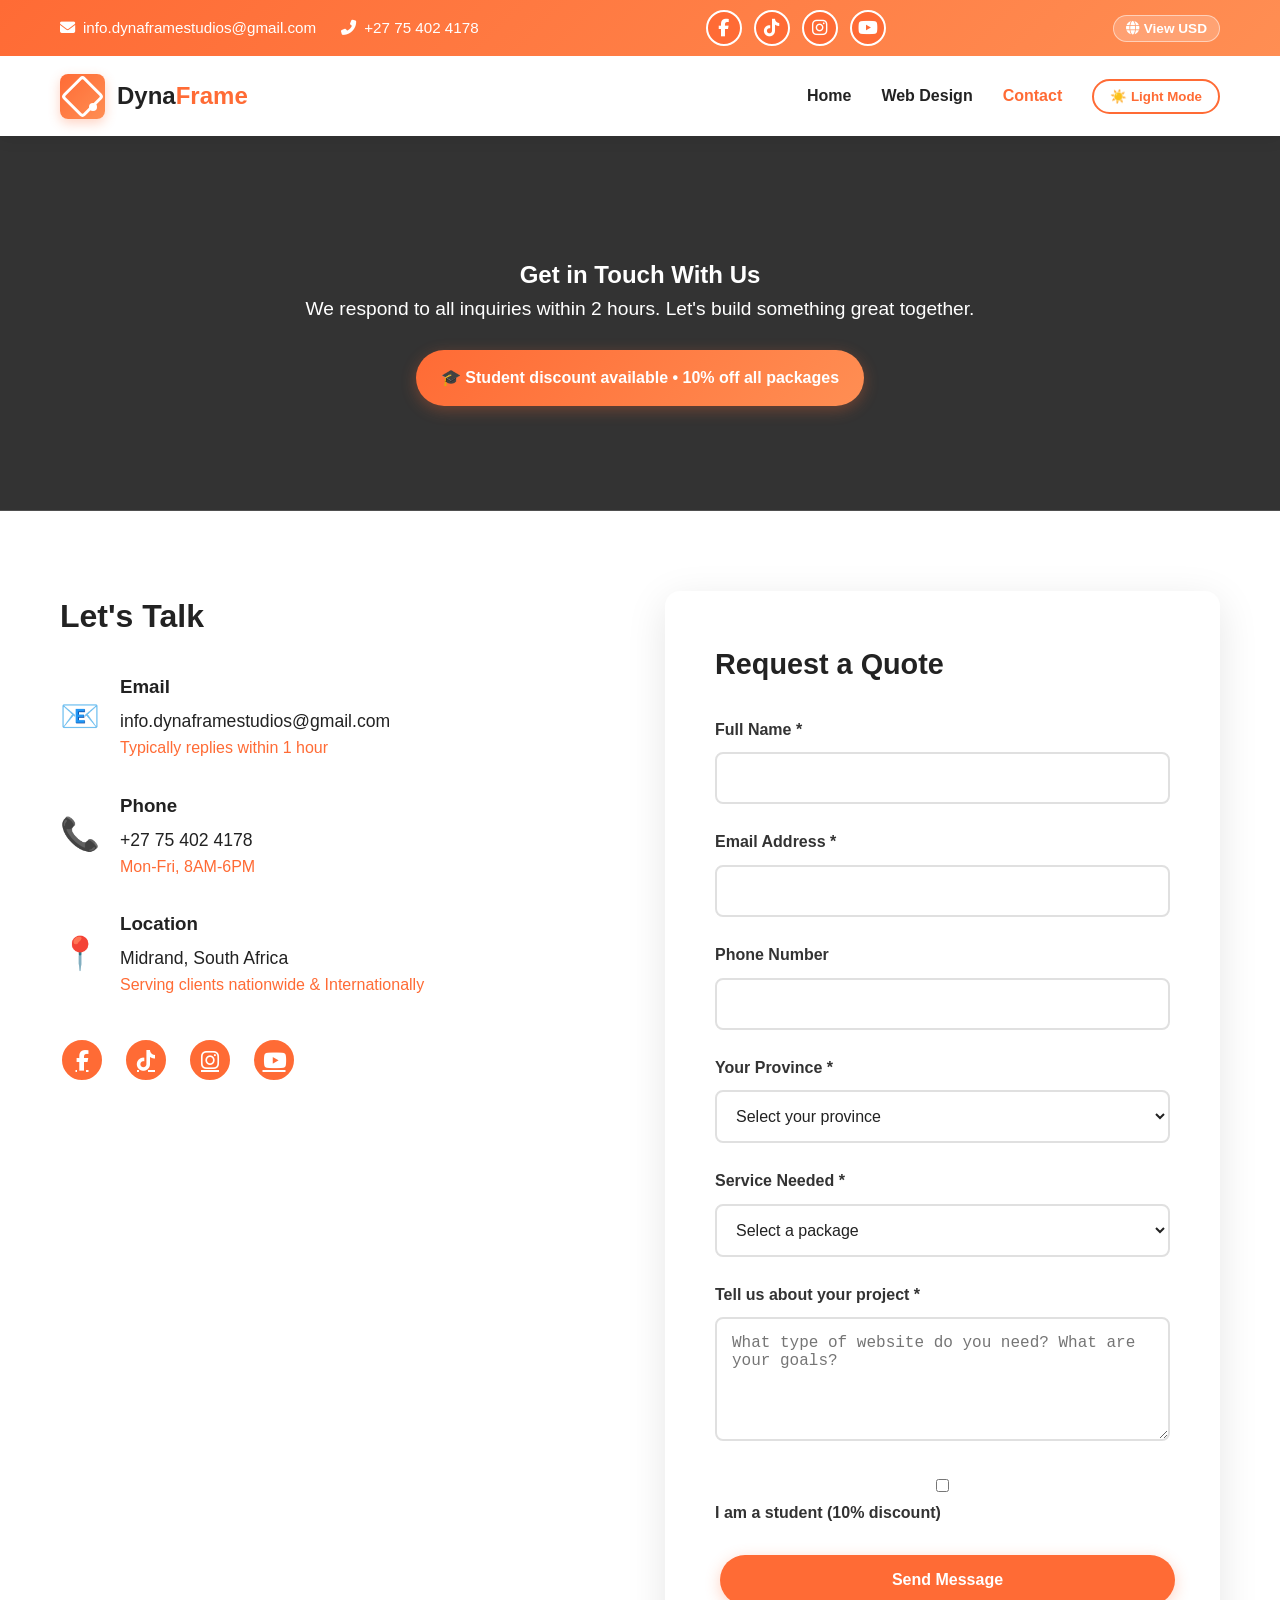
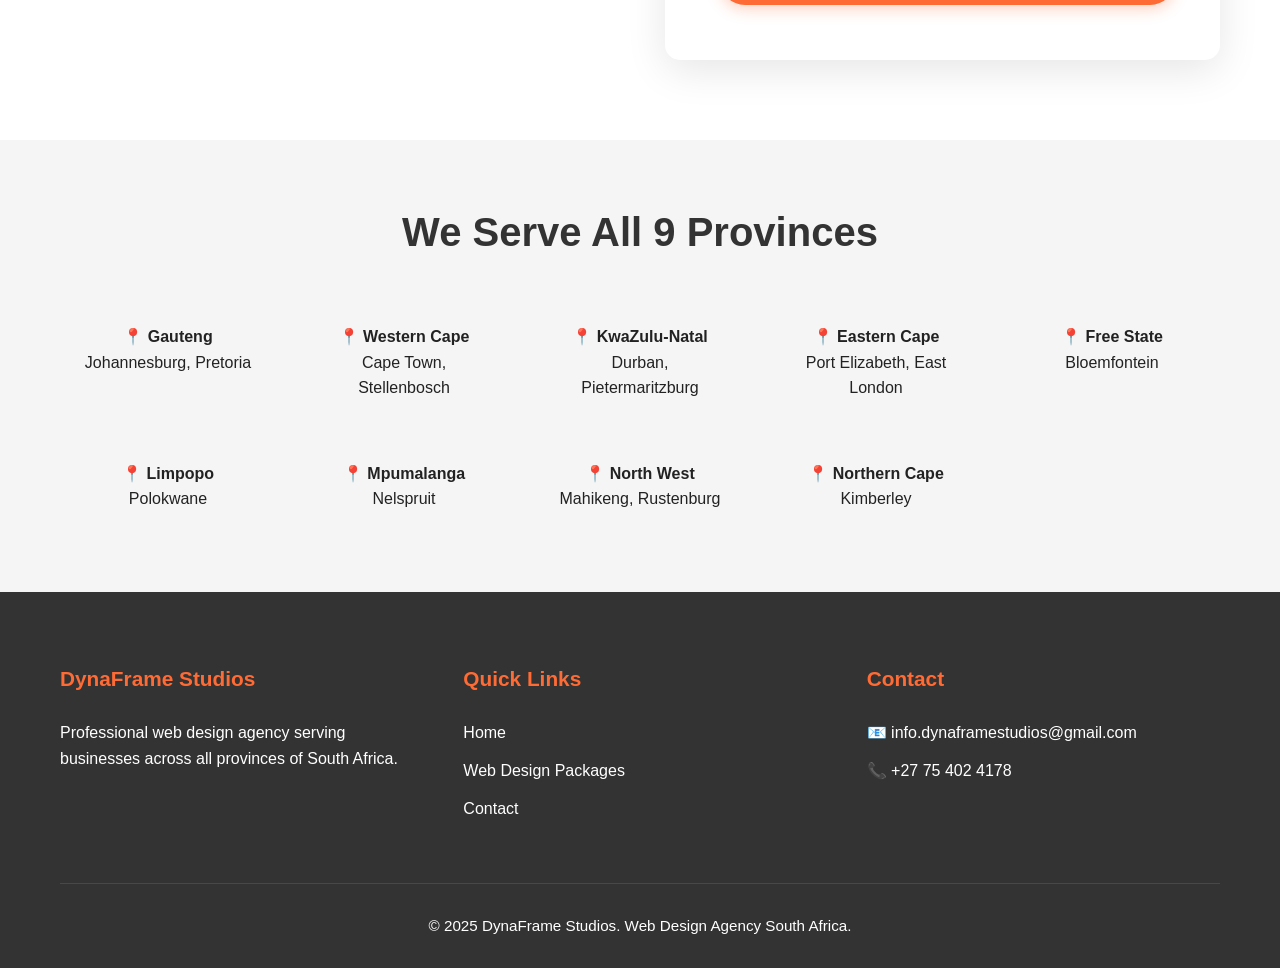
==== contact.html @ c10fc312 "email edits" ====
<!DOCTYPE html>
<html lang="en">
<head>
    <meta charset="UTF-8">
    <meta name="viewport" content="width=device-width, initial-scale=1.0">
    <title>Contact Us | DynaFrame Studios - Web Design South Africa</title>
    <link rel="stylesheet" href="styles.css">
    <link rel="icon" href="data:image/svg+xml,<svg xmlns=%22http://www.w3.org/2000/svg%22 viewBox=%220 0 100 100%22><text y=%22.9em%22 font-size=%2290%22>💻</text></svg>" type="image/svg+xml">
    
    <meta name="description" content="Contact DynaFrame Studios for professional web design services in South Africa. Get a free quote for your website project. We respond within 2 hours.">
	<!-- Font Awesome 6 (Official Icons) -->
<link rel="stylesheet" href="https://cdnjs.cloudflare.com/ajax/libs/font-awesome/6.5.2/css/all.min.css">
</head>
<body>
   <!-- TOP BAR with REAL Social Media Icons -->
<div class="top-bar">
    <div class="container top-bar-content">
        <div class="contact-info-top">
            <a href="mailto:info@dynaframestudios.co.za">
                <i class="fas fa-envelope"></i> info.dynaframestudios@gmail.com
            </a>
            <a href="tel:+27754024178">
                <i class="fas fa-phone-alt"></i> +27 75 402 4178
            </a>
        </div>
        
        <!-- PROFESSIONAL SOCIAL ICONS - Font Awesome -->
        <div class="social-icons-top">
            <!-- Facebook -->
            <a href="https://facebook.com/dynaframestudios" target="_blank" class="social-icon" aria-label="Facebook">
                <i class="fab fa-facebook-f"></i>
            </a>
            <!-- TikTok -->
            <a href="https://tiktok.com/@dynaframestudios" target="_blank" class="social-icon" aria-label="TikTok">
                <i class="fab fa-tiktok"></i>
            </a>
            <!-- Instagram -->
            <a href="https://instagram.com/dynaframe.studios" target="_blank" class="social-icon" aria-label="Instagram">
                <i class="fab fa-instagram"></i>
            </a>
            <!-- YouTube -->
            <a href="https://youtube.com/@dynaframestudios" target="_blank" class="social-icon" aria-label="YouTube">
                <i class="fab fa-youtube"></i>
            </a>
        </div>
        
        <button class="currency-toggle" onclick="showCurrencyModal()">
            <i class="fas fa-globe"></i> View USD
        </button>
    </div>
</div>
    <!-- NAVIGATION -->
    <nav class="navbar">
        <div class="nav-container">
            <a href="index.html" class="logo">
                <div class="logo-graphic"></div>
                <div class="logo-text">Dyna<span>Frame</span></div>
            </a>
            <ul class="nav-menu">
                <li><a href="index.html" class="nav-link">Home</a></li>
                <li><a href="web-design.html" class="nav-link">Web Design</a></li>
                <li><a href="contact.html" class="nav-link active">Contact</a></li>
                <li><button class="theme-toggle">☀️ Light Mode</button></li>
            </ul>
        </div>
    </nav>

    <!-- CURRENCY MODAL -->
    <div id="currencyModal" class="price-modal">
        <div class="modal-content">
            <button class="close-modal" onclick="closeCurrencyModal()">×</button>
            <h2>Choose Currency</h2>
            <p>Select your preferred currency for web design pricing:</p>
            <div class="currency-options">
                <button class="currency-btn" onclick="selectCurrency('ZAR')">🇿🇦 ZAR</button>
                <button class="currency-btn" onclick="selectCurrency('USD')">🇺🇸 USD</button>
            </div>
        </div>
    </div>

    <!-- HERO -->
    <section class="hero" style="padding: 120px 0 80px;">
        <div class="container">
            <h1>Get in Touch With Us</h1>
            <p style="font-size: 1.2rem;">We respond to all inquiries within 2 hours. Let's build something great together.</p>
            <div class="student-banner">🎓 Student discount available • 10% off all packages</div>
        </div>
    </section>

    <!-- CONTACT CONTENT -->
    <section style="padding: 80px 0;">
        <div class="container">
            <div style="display: grid; grid-template-columns: 1fr 1fr; gap: 50px; align-items: start;">
                
                <!-- CONTACT INFO -->
                <div>
                    <h2 style="font-size: 2rem; margin-bottom: 30px;">Let's Talk</h2>
                    
                    <div style="margin-bottom: 40px;">
                        <div style="display: flex; align-items: center; gap: 20px; margin-bottom: 30px;">
                            <div style="font-size: 2rem;">📧</div>
                            <div>
                                <h3 style="margin-bottom: 5px;">Email</h3>
                                <p style="font-size: 1.1rem;">info.dynaframestudios@gmail.com</p>
                                <p style="color: var(--primary-orange);">Typically replies within 1 hour</p>
                            </div>
                        </div>
                        
                        <div style="display: flex; align-items: center; gap: 20px; margin-bottom: 30px;">
                            <div style="font-size: 2rem;">📞</div>
                            <div>
                                <h3 style="margin-bottom: 5px;">Phone</h3>
                                <p style="font-size: 1.1rem;">+27 75 402 4178</p>
                                <p style="color: var(--primary-orange);">Mon-Fri, 8AM-6PM</p>
                            </div>
                        </div>
                        
                        <div style="display: flex; align-items: center; gap: 20px; margin-bottom: 30px;">
                            <div style="font-size: 2rem;">📍</div>
                            <div>
                                <h3 style="margin-bottom: 5px;">Location</h3>
                                <p style="font-size: 1.1rem;">Midrand, South Africa</p>
                                <p style="color: var(--primary-orange);">Serving clients nationwide & Internationally</p>
                            </div>
                        </div>
                    </div>
                    
                    <div>
                        <div class="social-links">
    <a href="https://facebook.com/dynaframestudios" target="_blank" aria-label="Facebook">
        <i class="fab fa-facebook-f"></i>
    </a>
    <a href="https://tiktok.com/@dynaframestudios" target="_blank" aria-label="TikTok">
        <i class="fab fa-tiktok"></i>
    </a>
    <a href="https://instagram.com/dynaframe.studios" target="_blank" aria-label="Instagram">
        <i class="fab fa-instagram"></i>
    </a>
    <a href="https://youtube.com/@dynaframestudios" target="_blank" aria-label="YouTube">
        <i class="fab fa-youtube"></i>
    </a>
</div> 
                    </div>
                </div>
                
                <!-- CONTACT FORM -->
                <div class="form-container" style="margin: 0;">
                    <h3 style="font-size: 1.8rem; margin-bottom: 30px;">Request a Quote</h3>
                    
                    <form action="https://formsubmit.co/info.dynaframestudios@gmail.com" method="POST">
                        <input type="hidden" name="_subject" value="Contact Form - DynaFrame Studios">
                        <input type="hidden" name="_template" value="table">
                        <input type="hidden" name="_captcha" value="false">
                        <input type="hidden" name="_next" value="https://dynaframestudios.co.za/thank-you.html">
                        
                        <div class="form-group">
                            <label for="name">Full Name *</label>
                            <input type="text" id="name" name="name" required>
                        </div>
                        
                        <div class="form-group">
                            <label for="email">Email Address *</label>
                            <input type="email" id="email" name="email" required>
                        </div>
                        
                        <div class="form-group">
                            <label for="phone">Phone Number</label>
                            <input type="tel" id="phone" name="phone">
                        </div>
                        
                        <div class="form-group">
                            <label for="province">Your Province *</label>
                            <select id="province" name="province" required>
                                <option value="">Select your province</option>
                                <option value="gauteng">Gauteng</option>
                                <option value="western-cape">Western Cape</option>
                                <option value="kzn">KwaZulu-Natal</option>
                                <option value="eastern-cape">Eastern Cape</option>
                                <option value="free-state">Free State</option>
                                <option value="limpopo">Limpopo</option>
                                <option value="mpumalanga">Mpumalanga</option>
                                <option value="north-west">North West</option>
                                <option value="northern-cape">Northern Cape</option>
                                <option value="international">International</option>
                            </select>
                        </div>
                        
                        <div class="form-group">
                            <label for="service">Service Needed *</label>
                            <select id="service" name="service" required>
                                <option value="">Select a package</option>
                                <option value="standard">Standard Website (R2,400)</option>
                                <option value="pro">Pro Website (R3,800)</option>
                                <option value="ecommerce">E-Commerce Website (R5,500)</option>
                                <option value="custom">Custom Project</option>
                            </select>
                        </div>
                        
                        <div class="form-group">
                            <label for="message">Tell us about your project *</label>
                            <textarea id="message" name="message" rows="5" required placeholder="What type of website do you need? What are your goals?"></textarea>
                        </div>
                        
                        <div class="form-group">
                            <label>
                                <input type="checkbox" name="student" value="yes"> I am a student (10% discount)
                            </label>
                        </div>
                        
                        <button type="submit" class="btn btn-primary" style="width: 100%; padding: 16px;">Send Message</button>
                    </form>
                </div>
            </div>
        </div>
    </section>

    <!-- SERVICE AREA MAP (Text-based) -->
    <section style="padding: 60px 0; background: var(--light-gray);">
        <div class="container">
            <h2 class="section-title">We Serve All 9 Provinces</h2>
            <div style="display: grid; grid-template-columns: repeat(auto-fit, minmax(200px, 1fr)); gap: 20px; margin-top: 40px; text-align: center;">
                <div style="padding: 20px;"><strong>📍 Gauteng</strong><br>Johannesburg, Pretoria</div>
                <div style="padding: 20px;"><strong>📍 Western Cape</strong><br>Cape Town, Stellenbosch</div>
                <div style="padding: 20px;"><strong>📍 KwaZulu-Natal</strong><br>Durban, Pietermaritzburg</div>
                <div style="padding: 20px;"><strong>📍 Eastern Cape</strong><br>Port Elizabeth, East London</div>
                <div style="padding: 20px;"><strong>📍 Free State</strong><br>Bloemfontein</div>
                <div style="padding: 20px;"><strong>📍 Limpopo</strong><br>Polokwane</div>
                <div style="padding: 20px;"><strong>📍 Mpumalanga</strong><br>Nelspruit</div>
                <div style="padding: 20px;"><strong>📍 North West</strong><br>Mahikeng, Rustenburg</div>
                <div style="padding: 20px;"><strong>📍 Northern Cape</strong><br>Kimberley</div>
            </div>
        </div>
    </section>

    <!-- FOOTER -->
    <footer class="footer">
        <div class="container">
            <div class="footer-content">
                <div class="footer-section">
                    <h3>DynaFrame Studios</h3>
                    <p>Professional web design agency serving businesses across all provinces of South Africa.</p>
                </div>
                <div class="footer-section">
                    <h3>Quick Links</h3>
                    <ul>
                        <li><a href="index.html">Home</a></li>
                        <li><a href="web-design.html">Web Design Packages</a></li>
                        <li><a href="contact.html">Contact</a></li>
                    </ul>
                </div>
                <div class="footer-section">
                    <h3>Contact</h3>
                    <ul>
                        <li>📧 info.dynaframestudios@gmail.com</li>
                        <li>📞 +27 75 402 4178</li>
                    </ul>
                </div>
            </div>
            <div class="footer-bottom">
                <p>&copy; 2025 DynaFrame Studios. Web Design Agency South Africa.</p>
            </div>
        </div>
    </footer>

    <script src="script.js"></script>
</body>
</html>
---- styles.css ----
:root {
    --primary-orange: #FF6B35;
    --secondary-orange: #FF8E53;
    --white: #FFFFFF;
    --black: #222222;
    --dark-gray: #333333;
    --light-gray: #F5F5F5;
    --bg-dark: #121212;
    --card-dark: #1E1E1E;
    --text-dark: #F0F0F0;
    --border-dark: #333333;
}

* {
    margin: 0;
    padding: 0;
    box-sizing: border-box;
    transition: background-color 0.3s ease, color 0.3s ease, border-color 0.3s ease, background 0.3s ease;
}

body {
    font-family: 'Arial', sans-serif;
    line-height: 1.6;
    color: var(--black);
    background-color: var(--white);
}

body.dark-mode {
    background-color: var(--bg-dark);
    color: var(--text-dark);
}

.container {
    max-width: 1200px;
    margin: 0 auto;
    padding: 0 20px;
}

/* ===== TOP BAR ===== */
.top-bar {
    background: linear-gradient(135deg, var(--primary-orange), var(--secondary-orange));
    color: white;
    padding: 10px 0;
    position: relative;
    z-index: 1001;
}

body.dark-mode .top-bar {
    background: linear-gradient(135deg, var(--dark-gray), var(--black));
}

.top-bar-content {
    display: flex;
    justify-content: space-between;
    align-items: center;
    flex-wrap: wrap;
}

.contact-info-top {
    display: flex;
    gap: 25px;
    flex-wrap: wrap;
}

.contact-info-top a {
    color: white;
    text-decoration: none;
    display: flex;
    align-items: center;
    gap: 8px;
    font-size: 0.95rem;
    transition: opacity 0.3s;
}

body.dark-mode .contact-info-top a {
    color: var(--white);
}

.contact-info-top a:hover {
    opacity: 0.9;
    text-decoration: underline;
}

/* ===== SOCIAL ICONS - UPDATED ===== */
.social-icons-top {
    display: flex;
    gap: 12px;
    align-items: center;
}

.social-icon {
    display: flex;
    align-items: center;
    justify-content: center;
    width: 36px;
    height: 36px;
    border-radius: 50%;
    text-decoration: none;
    font-size: 1.1rem;
    transition: all 0.3s ease;
    
    /* LIGHT MODE - Orange circle, white border, white icon */
    background: var(--primary-orange);
    border: 2px solid var(--white);
    color: var(--white);
}

.social-icon:hover {
    transform: translateY(-3px);
    box-shadow: 0 5px 15px rgba(255, 107, 53, 0.4);
}

/* DARK MODE - Black circle, orange border, orange icon */
body.dark-mode .social-icon {
    background: var(--black);
    border: 2px solid var(--primary-orange);
    color: var(--primary-orange);
}

body.dark-mode .social-icon:hover {
    box-shadow: 0 5px 15px rgba(255, 107, 53, 0.3);
}

.currency-toggle {
    background: rgba(255,255,255,0.2);
    border: 1px solid rgba(255,255,255,0.5);
    color: white;
    padding: 5px 12px;
    border-radius: 20px;
    cursor: pointer;
    font-size: 0.85rem;
    font-weight: 600;
    transition: all 0.3s;
}

.currency-toggle:hover {
    background: rgba(255,255,255,0.3);
}

/* ===== NAVIGATION ===== */
.navbar {
    background: var(--white);
    box-shadow: 0 2px 15px rgba(0,0,0,0.1);
    position: sticky;
    top: 0;
    width: 100%;
    z-index: 1000;
}

body.dark-mode .navbar {
    background: var(--card-dark);
    box-shadow: 0 2px 15px rgba(0,0,0,0.3);
}

.nav-container {
    max-width: 1200px;
    margin: 0 auto;
    padding: 0 20px;
    display: flex;
    justify-content: space-between;
    align-items: center;
    height: 80px;
}

.logo {
    display: flex;
    align-items: center;
    gap: 12px;
    text-decoration: none;
}

.logo-graphic {
    width: 45px;
    height: 45px;
    background: linear-gradient(135deg, var(--primary-orange) 0%, var(--secondary-orange) 100%);
    border-radius: 8px;
    position: relative;
    display: flex;
    align-items: center;
    justify-content: center;
    box-shadow: 0 4px 12px rgba(255, 107, 53, 0.3);
}

body.dark-mode .logo-graphic {
    background: linear-gradient(135deg, var(--white) 0%, var(--light-gray) 100%);
    box-shadow: 0 4px 12px rgba(255,255,255,0.1);
}

.logo-graphic::before {
    content: "";
    position: absolute;
    width: 25px;
    height: 25px;
    border: 3px solid var(--white);
    border-radius: 4px;
    transform: rotate(45deg);
}

body.dark-mode .logo-graphic::before {
    border-color: var(--primary-orange);
}

.logo-graphic::after {
    content: "";
    position: absolute;
    width: 8px;
    height: 8px;
    background: var(--white);
    border-radius: 50%;
    bottom: 8px;
    right: 8px;
}

body.dark-mode .logo-graphic::after {
    background: var(--primary-orange);
}

.logo-text {
    font-size: 1.5rem;
    font-weight: 700;
    color: var(--black);
}

body.dark-mode .logo-text {
    color: var(--text-dark);
}

.logo-text span {
    color: var(--primary-orange);
}

body.dark-mode .logo-text span {
    color: var(--white);
}

.nav-menu {
    display: flex;
    list-style: none;
    gap: 30px;
    align-items: center;
}

.nav-link {
    text-decoration: none;
    color: var(--black);
    font-weight: 600;
    transition: color 0.3s;
    font-size: 1rem;
}

body.dark-mode .nav-link {
    color: var(--text-dark);
}

.nav-link:hover,
.nav-link.active {
    color: var(--primary-orange);
}

body.dark-mode .nav-link:hover,
body.dark-mode .nav-link.active {
    color: var(--white);
}

.theme-toggle {
    background: none;
    border: 2px solid var(--primary-orange);
    color: var(--primary-orange);
    padding: 8px 16px;
    border-radius: 30px;
    cursor: pointer;
    font-weight: 600;
    display: flex;
    align-items: center;
    gap: 8px;
    transition: all 0.3s;
}

body.dark-mode .theme-toggle {
    border-color: var(--white);
    color: var(--white);
}

.theme-toggle:hover {
    background: var(--primary-orange);
    color: white;
}

body.dark-mode .theme-toggle:hover {
    background: var(--white);
    color: var(--black);
    border-color: var(--white);
}

/* ===== MOBILE MENU ===== */
.mobile-menu-toggle {
    display: none;
    flex-direction: column;
    cursor: pointer;
    gap: 6px;
}

.mobile-menu-toggle span {
    width: 30px;
    height: 3px;
    background: var(--black);
    border-radius: 3px;
    transition: 0.3s;
}

body.dark-mode .mobile-menu-toggle span {
    background: var(--text-dark);
}

/* ===== HERO SECTION ===== */
.hero {
    background: linear-gradient(rgba(0,0,0,0.8), rgba(0,0,0,0.8)), url('https://images.unsplash.com/photo-1581291518633-83b4ebd1d83e?ixlib=rb-4.0.3&auto=format&fit=crop&w=1200&q=80');
    background-size: cover;
    background-position: center;
    color: white;
    padding: 120px 0 100px;
    text-align: center;
}

.hero-content h1 {
    font-size: 3rem;
    margin-bottom: 20px;
    font-weight: 700;
    color: white;
}

.hero-content p {
    font-size: 1.2rem;
    margin-bottom: 30px;
    max-width: 700px;
    margin-left: auto;
    margin-right: auto;
    opacity: 0.95;
    color: white;
}

/* ===== BUTTONS ===== */
.btn {
    display: inline-block;
    padding: 14px 32px;
    border-radius: 50px;
    text-decoration: none;
    font-weight: 600;
    transition: all 0.3s;
    margin: 5px;
    border: none;
    cursor: pointer;
    font-size: 1rem;
}

.btn-primary {
    background: var(--primary-orange);
    color: white;
    box-shadow: 0 4px 15px rgba(255, 107, 53, 0.3);
}

.btn-primary:hover {
    background: var(--secondary-orange);
    transform: translateY(-3px);
    box-shadow: 0 6px 20px rgba(255, 107, 53, 0.4);
}

.btn-secondary {
    background: transparent;
    color: white;
    border: 2px solid white;
}

.btn-secondary:hover {
    background: white;
    color: var(--black);
    transform: translateY(-3px);
}

.btn-outline {
    background: transparent;
    color: var(--primary-orange);
    border: 2px solid var(--primary-orange);
}

body.dark-mode .btn-outline {
    color: var(--white);
    border-color: var(--white);
}

.btn-outline:hover {
    background: var(--primary-orange);
    color: white;
}

body.dark-mode .btn-outline:hover {
    background: var(--white);
    color: var(--black);
    border-color: var(--white);
}

/* ===== STUDENT BANNER ===== */
.student-banner {
    background: linear-gradient(135deg, var(--primary-orange), var(--secondary-orange));
    color: white;
    padding: 15px 25px;
    border-radius: 50px;
    margin: 25px 0;
    text-align: center;
    font-weight: 600;
    box-shadow: 0 4px 15px rgba(255, 107, 53, 0.3);
    display: inline-block;
}

body.dark-mode .student-banner {
    background: linear-gradient(135deg, var(--dark-gray), var(--black));
    color: var(--white);
}

/* ===== LOCATION BADGE ===== */
.location-badge {
    background: var(--light-gray);
    color: var(--black);
    padding: 10px 20px;
    border-radius: 50px;
    display: inline-block;
    margin: 15px 0;
    font-size: 1rem;
    font-weight: 600;
}

body.dark-mode .location-badge {
    background: var(--card-dark);
    color: var(--text-dark);
}

/* ===== SECTIONS ===== */
.services,
.about,
.reviews,
.contact-form,
.pricing,
.process {
    padding: 100px 0;
}

.section-title {
    text-align: center;
    font-size: 2.5rem;
    margin-bottom: 20px;
    color: var(--dark-gray);
}

body.dark-mode .section-title {
    color: var(--white);
}

.section-subtitle {
    text-align: center;
    max-width: 700px;
    margin: 0 auto 50px;
    font-size: 1.1rem;
    color: var(--black);
}

body.dark-mode .section-subtitle {
    color: var(--text-dark);
}

/* ===== SERVICES GRID ===== */
.services-grid {
    display: grid;
    grid-template-columns: repeat(auto-fit, minmax(350px, 1fr));
    gap: 30px;
    margin-top: 50px;
}

.service-card {
    background: var(--white);
    padding: 40px 30px;
    border-radius: 15px;
    text-align: center;
    box-shadow: 0 10px 30px rgba(0,0,0,0.1);
    transition: all 0.3s;
    border: 1px solid transparent;
}

.service-card:hover {
    transform: translateY(-10px);
    box-shadow: 0 15px 40px rgba(255, 107, 53, 0.15);
    border-color: var(--primary-orange);
}

body.dark-mode .service-card {
    background: var(--card-dark);
    color: var(--text-dark);
    box-shadow: 0 10px 30px rgba(0,0,0,0.3);
}

.service-card .price {
    font-size: 2rem;
    font-weight: 700;
    color: var(--primary-orange);
    margin: 20px 0;
}

body.dark-mode .service-card .price {
    color: var(--white);
}

.service-card h3 {
    color: var(--dark-gray);
    margin-bottom: 15px;
    font-size: 1.5rem;
}

body.dark-mode .service-card h3 {
    color: var(--white);
}

.service-card ul {
    list-style: none;
    margin: 25px 0;
    text-align: left;
}

.service-card li {
    padding: 10px 0;
    border-bottom: 1px solid var(--light-gray);
    display: flex;
    align-items: center;
    gap: 10px;
    color: var(--black);
}

body.dark-mode .service-card li {
    border-bottom-color: var(--border-dark);
    color: var(--text-dark);
}

.service-card li:before {
    content: "✓";
    color: var(--primary-orange);
    font-weight: bold;
}

body.dark-mode .service-card li:before {
    color: var(--white);
}

/* ===== PRICING CARDS ===== */
.pricing-grid {
    display: grid;
    grid-template-columns: repeat(auto-fit, minmax(300px, 1fr));
    gap: 30px;
    margin-top: 50px;
}

.pricing-card {
    background: var(--white);
    border-radius: 15px;
    overflow: hidden;
    box-shadow: 0 10px 30px rgba(0,0,0,0.1);
    transition: transform 0.3s;
    border: 1px solid transparent;
}

.pricing-card:hover {
    transform: translateY(-10px);
    border-color: var(--primary-orange);
}

body.dark-mode .pricing-card {
    background: var(--card-dark);
}

.pricing-header {
    background: var(--primary-orange);
    color: white;
    padding: 40px 30px;
    text-align: center;
}

body.dark-mode .pricing-header {
    background: linear-gradient(135deg, var(--dark-gray), var(--black));
}

.pricing-header h3 {
    font-size: 1.8rem;
    margin-bottom: 15px;
    color: white;
}

.price {
    font-size: 3.5rem;
    font-weight: 700;
    margin-bottom: 10px;
    color: white;
}

.pricing-body {
    padding: 40px 30px;
}

.features-list {
    list-style: none;
    margin-bottom: 30px;
}

.features-list li {
    padding: 12px 0;
    border-bottom: 1px solid var(--light-gray);
    display: flex;
    align-items: center;
    gap: 10px;
    color: var(--black);
}

body.dark-mode .features-list li {
    border-bottom-color: var(--border-dark);
    color: var(--text-dark);
}

.features-list li:before {
    content: "✓";
    color: var(--primary-orange);
    font-weight: bold;
}

body.dark-mode .features-list li:before {
    color: var(--white);
}

/* ===== PROCESS STEPS ===== */
.process-steps {
    display: grid;
    grid-template-columns: repeat(auto-fit, minmax(250px, 1fr));
    gap: 30px;
    margin-top: 50px;
}

.process-step {
    text-align: center;
    padding: 40px 30px;
    background: var(--white);
    border-radius: 15px;
    box-shadow: 0 5px 20px rgba(0,0,0,0.1);
}

body.dark-mode .process-step {
    background: var(--card-dark);
}

.process-step h3 {
    color: var(--dark-gray);
    margin-bottom: 15px;
}

body.dark-mode .process-step h3 {
    color: var(--white);
}

.process-step p {
    color: var(--black);
}

body.dark-mode .process-step p {
    color: var(--text-dark);
}

.step-number {
    background: var(--primary-orange);
    color: white;
    width: 60px;
    height: 60px;
    border-radius: 50%;
    display: flex;
    align-items: center;
    justify-content: center;
    font-size: 1.8rem;
    font-weight: 700;
    margin: 0 auto 25px;
}

body.dark-mode .step-number {
    background: var(--white);
    color: var(--black);
}

/* ===== REVIEW CARDS ===== */
.review-card {
    background: var(--white);
    padding: 30px;
    border-radius: 15px;
    box-shadow: 0 5px 20px rgba(0,0,0,0.05);
}

body.dark-mode .review-card {
    background: var(--card-dark);
}

.review-card p {
    color: var(--black);
}

body.dark-mode .review-card p {
    color: var(--text-dark);
}

.review-card p:last-child {
    color: var(--primary-orange);
    font-weight: 700;
}

body.dark-mode .review-card p:last-child {
    color: var(--white);
}

/* ===== FORM STYLES ===== */
.form-container {
    max-width: 700px;
    margin: 0 auto;
    background: var(--white);
    padding: 50px;
    border-radius: 15px;
    box-shadow: 0 10px 40px rgba(0,0,0,0.1);
}

body.dark-mode .form-container {
    background: var(--card-dark);
}

.form-group {
    margin-bottom: 25px;
}

.form-group label {
    display: block;
    margin-bottom: 10px;
    font-weight: 600;
    color: var(--dark-gray);
}

body.dark-mode .form-group label {
    color: var(--text-dark);
}

.form-group input,
.form-group select,
.form-group textarea {
    width: 100%;
    padding: 15px;
    border: 2px solid #e0e0e0;
    border-radius: 8px;
    font-size: 1rem;
    transition: all 0.3s;
    background: var(--white);
    color: var(--black);
}

body.dark-mode .form-group input,
body.dark-mode .form-group select,
body.dark-mode .form-group textarea {
    background: var(--bg-dark);
    border-color: var(--border-dark);
    color: var(--text-dark);
}

.form-group input:focus,
.form-group select:focus,
.form-group textarea:focus {
    outline: none;
    border-color: var(--primary-orange);
    box-shadow: 0 0 0 3px rgba(255, 107, 53, 0.1);
}

/* ===== CURRENCY MODAL ===== */
.price-modal {
    display: none;
    position: fixed;
    top: 0;
    left: 0;
    width: 100%;
    height: 100%;
    background: rgba(0,0,0,0.8);
    z-index: 2000;
    justify-content: center;
    align-items: center;
}

.modal-content {
    background: var(--white);
    padding: 50px;
    border-radius: 15px;
    text-align: center;
    max-width: 500px;
    width: 90%;
    position: relative;
}

body.dark-mode .modal-content {
    background: var(--card-dark);
    color: var(--text-dark);
}

.modal-content h2 {
    color: var(--dark-gray);
    margin-bottom: 15px;
}

body.dark-mode .modal-content h2 {
    color: var(--white);
}

.modal-content p {
    color: var(--black);
}

body.dark-mode .modal-content p {
    color: var(--text-dark);
}

.close-modal {
    position: absolute;
    top: 15px;
    right: 20px;
    background: none;
    border: none;
    font-size: 2rem;
    cursor: pointer;
    color: var(--dark-gray);
}

body.dark-mode .close-modal {
    color: var(--text-dark);
}

.currency-options {
    display: flex;
    gap: 20px;
    justify-content: center;
    margin: 30px 0;
}

.currency-btn {
    padding: 15px 30px;
    border: 2px solid var(--primary-orange);
    background: none;
    color: var(--primary-orange);
    border-radius: 8px;
    cursor: pointer;
    font-weight: 600;
    font-size: 1.1rem;
    transition: all 0.3s;
}

.currency-btn:hover {
    background: var(--primary-orange);
    color: white;
}

body.dark-mode .currency-btn {
    border-color: var(--white);
    color: var(--white);
}

body.dark-mode .currency-btn:hover {
    background: var(--white);
    color: var(--black);
}

/* ===== FOOTER ===== */
.footer {
    background: var(--dark-gray);
    color: var(--white);
    padding: 70px 0 30px;
}

body.dark-mode .footer {
    background: var(--black);
}

.footer-content {
    display: grid;
    grid-template-columns: repeat(auto-fit, minmax(250px, 1fr));
    gap: 50px;
    margin-bottom: 50px;
}

.footer-section h3 {
    margin-bottom: 25px;
    color: var(--primary-orange);
    font-size: 1.3rem;
}

body.dark-mode .footer-section h3 {
    color: var(--white);
}

.footer-section ul {
    list-style: none;
}

.footer-section ul li {
    margin-bottom: 12px;
    color: var(--white);
}

.footer-section a {
    color: var(--white);
    text-decoration: none;
    transition: color 0.3s;
}

.footer-section a:hover {
    color: var(--primary-orange);
}

body.dark-mode .footer-section a:hover {
    color: var(--white);
}

/* ===== SOCIAL LINKS IN FOOTER ===== */
.social-links {
    display: flex;
    gap: 20px;
    margin-top: 20px;
}

.social-links a {
    display: flex;
    align-items: center;
    justify-content: center;
    width: 44px;
    height: 44px;
    border-radius: 50%;
    background: var(--primary-orange);
    border: 2px solid var(--white);
    color: var(--white);
    font-size: 1.3rem;
    transition: all 0.3s;
}

.social-links a:hover {
    transform: translateY(-3px);
    box-shadow: 0 5px 15px rgba(255, 107, 53, 0.4);
}

body.dark-mode .social-links a {
    background: var(--black);
    border: 2px solid var(--primary-orange);
    color: var(--primary-orange);
}

body.dark-mode .social-links a:hover {
    box-shadow: 0 5px 15px rgba(255, 107, 53, 0.3);
}

.footer-bottom {
    text-align: center;
    padding-top: 30px;
    border-top: 1px solid rgba(255,255,255,0.1);
    font-size: 0.95rem;
    color: var(--white);
}

/* ===== RESPONSIVE DESIGN ===== */
@media (max-width: 992px) {
    .hero-content h1 {
        font-size: 2.5rem;
    }
    
    .section-title {
        font-size: 2.2rem;
    }
}

@media (max-width: 768px) {
    .top-bar-content {
        flex-direction: column;
        gap: 15px;
        text-align: center;
    }
    
    .contact-info-top {
        flex-direction: column;
        gap: 10px;
        align-items: center;
    }
    
    .social-icons-top {
        justify-content: center;
    }
    
    .mobile-menu-toggle {
        display: flex;
    }
    
    .nav-menu {
        display: none;
        position: absolute;
        top: 80px;
        left: 0;
        width: 100%;
        background: var(--white);
        flex-direction: column;
        padding: 30px;
        box-shadow: 0 10px 20px rgba(0,0,0,0.1);
        gap: 20px;
    }
    
    body.dark-mode .nav-menu {
        background: var(--card-dark);
    }
    
    .nav-menu.active {
        display: flex;
    }
    
    .nav-menu li {
        width: 100%;
        text-align: center;
    }
    
    .nav-link {
        display: block;
        padding: 10px;
    }
    
    .hero {
        padding: 100px 0 80px;
    }
    
    .hero-content h1 {
        font-size: 2rem;
    }
    
    .hero-content p {
        font-size: 1rem;
    }
    
    .hero-buttons {
        flex-direction: column;
        align-items: center;
    }
    
    .btn {
        width: 100%;
        max-width: 300px;
    }
    
    .services,
    .about,
    .reviews,
    .contact-form,
    .pricing,
    .process {
        padding: 60px 0;
    }
    
    .services-grid,
    .pricing-grid,
    .process-steps {
        grid-template-columns: 1fr;
    }
    
    .form-container {
        padding: 30px 20px;
    }
    
    .section-title {
        font-size: 1.8rem;
    }
    
    .price {
        font-size: 2.5rem;
    }
}

@media (max-width: 480px) {
    .container {
        padding: 0 15px;
    }
    
    .hero-content h1 {
        font-size: 1.8rem;
    }
    
    .logo-text {
        font-size: 1.2rem;
    }
    
    .logo-graphic {
        width: 35px;
        height: 35px;
    }
    
    .logo-graphic::before {
        width: 20px;
        height: 20px;
    }
    
    .service-card {
        padding: 30px 20px;
    }
    
    .pricing-header {
        padding: 30px 20px;
    }
    
    .pricing-body {
        padding: 30px 20px;
    }
    
    .footer-content {
        grid-template-columns: 1fr;
        text-align: center;
    }
    
    .social-links {
        justify-content: center;
    }
}
/* ===== DARK MODE COMPLETE FIX - WHITE BACKGROUNDS ELIMINATED ===== */
body.dark-mode,
body.dark-mode .service-card,
body.dark-mode .pricing-card,
body.dark-mode .process-step,
body.dark-mode .review-card,
body.dark-mode .form-container,
body.dark-mode .modal-content,
body.dark-mode .countdown-box,
body.dark-mode .location-card,
body.dark-mode .step-item,
body.dark-mode [style*="background: var(--white)"],
body.dark-mode [style*="background: white"],
body.dark-mode [style*="background:#fff"],
body.dark-mode [style*="background:#FFFFFF"] {
    background: var(--card-dark) !important;
    color: var(--text-dark) !important;
}

/* Cards with white backgrounds in dark mode */
body.dark-mode .service-card,
body.dark-mode .pricing-card,
body.dark-mode .process-step,
body.dark-mode .review-card {
    background: var(--card-dark) !important;
    border: 1px solid var(--border-dark);
}

/* Text colors in dark mode */
body.dark-mode .service-card h3,
body.dark-mode .pricing-card h3,
body.dark-mode .process-step h3,
body.dark-mode .review-card h3,
body.dark-mode .service-card p,
body.dark-mode .pricing-card p,
body.dark-mode .process-step p,
body.dark-mode .review-card p,
body.dark-mode .step-item p,
body.dark-mode .step-item h3,
body.dark-mode .location-card p,
body.dark-mode .location-card h4 {
    color: var(--text-dark) !important;
}

/* Price text in dark mode */
body.dark-mode .service-card .price,
body.dark-mode .pricing-card .price {
    color: var(--white) !important;
}

/* Feature list items in dark mode */
body.dark-mode .service-card li,
body.dark-mode .features-list li {
    color: var(--text-dark) !important;
    border-bottom-color: var(--border-dark) !important;
}

body.dark-mode .service-card li:before,
body.dark-mode .features-list li:before {
    color: var(--white) !important;
}

/* Form elements in dark mode */
body.dark-mode .form-group label {
    color: var(--text-dark) !important;
}

body.dark-mode input,
body.dark-mode select,
body.dark-mode textarea {
    background: var(--bg-dark) !important;
    border-color: var(--border-dark) !important;
    color: var(--text-dark) !important;
}

body.dark-mode input::placeholder,
body.dark-mode textarea::placeholder {
    color: #999 !important;
}

/* Location badge in dark mode */
body.dark-mode .location-badge {
    background: var(--card-dark) !important;
    color: var(--text-dark) !important;
    border: 1px solid var(--border-dark);
}

/* Section backgrounds in dark mode */
body.dark-mode section[style*="background: var(--light-gray)"],
body.dark-mode .about[style*="background: var(--light-gray)"],
body.dark-mode .quote-reminder,
body.dark-mode .reviews,
body.dark-mode .process {
    background: var(--bg-dark) !important;
}

body.dark-mode .contact-form[style*="background: var(--light-gray)"] {
    background: var(--bg-dark) !important;
}

/* Hero section text is already white, keep it */
body.dark-mode .hero-content h1,
body.dark-mode .hero-content p,
body.dark-mode .page-hero h1,
body.dark-mode .page-hero p {
    color: white !important;
}

/* Student banner in dark mode */
body.dark-mode .student-banner {
    background: linear-gradient(135deg, var(--dark-gray), var(--black)) !important;
    color: white !important;
}

/* Countdown box in dark mode */
body.dark-mode .countdown-box {
    background: var(--card-dark) !important;
}

body.dark-mode .countdown-box p {
    color: var(--text-dark) !important;
}

body.dark-mode .countdown-box #hours,
body.dark-mode .countdown-box #minutes,
body.dark-mode .countdown-box #seconds {
    color: var(--white) !important;
}

/* Footer is already dark, no change needed */
body.dark-mode .footer {
    background: var(--black) !important;
}

/* Modal in dark mode */
body.dark-mode .modal-content {
    background: var(--card-dark) !important;
}

body.dark-mode .modal-content h2,
body.dark-mode .modal-content p {
    color: var(--text-dark) !important;
}

/* Currency button in dark mode */
body.dark-mode .currency-btn {
    border-color: var(--white) !important;
    color: var(--white) !important;
}

body.dark-mode .currency-btn:hover {
    background: var(--white) !important;
    color: var(--black) !important;
}

/* Theme toggle in dark mode */
body.dark-mode .theme-toggle {
    border-color: var(--white) !important;
    color: var(--white) !important;
}

body.dark-mode .theme-toggle:hover {
    background: var(--white) !important;
    color: var(--black) !important;
}

/* Make sure all white text on dark backgrounds is readable */
body.dark-mode .btn-primary {
    background: var(--primary-orange) !important;
    color: white !important;
}

body.dark-mode .btn-outline {
    border-color: var(--white) !important;
    color: var(--white) !important;
}

body.dark-mode .btn-outline:hover {
    background: var(--white) !important;
    color: var(--black) !important;
}

/* Fix any inline styles that might be forcing white background */
body.dark-mode [style*="background: white"],
body.dark-mode [style*="background:#fff"],
body.dark-mode [style*="background:#FFFFFF"],
body.dark-mode [style*="background-color: white"],
body.dark-mode [style*="background-color:#fff"],
body.dark-mode [style*="background-color:#FFFFFF"] {
    background: var(--card-dark) !important;
}
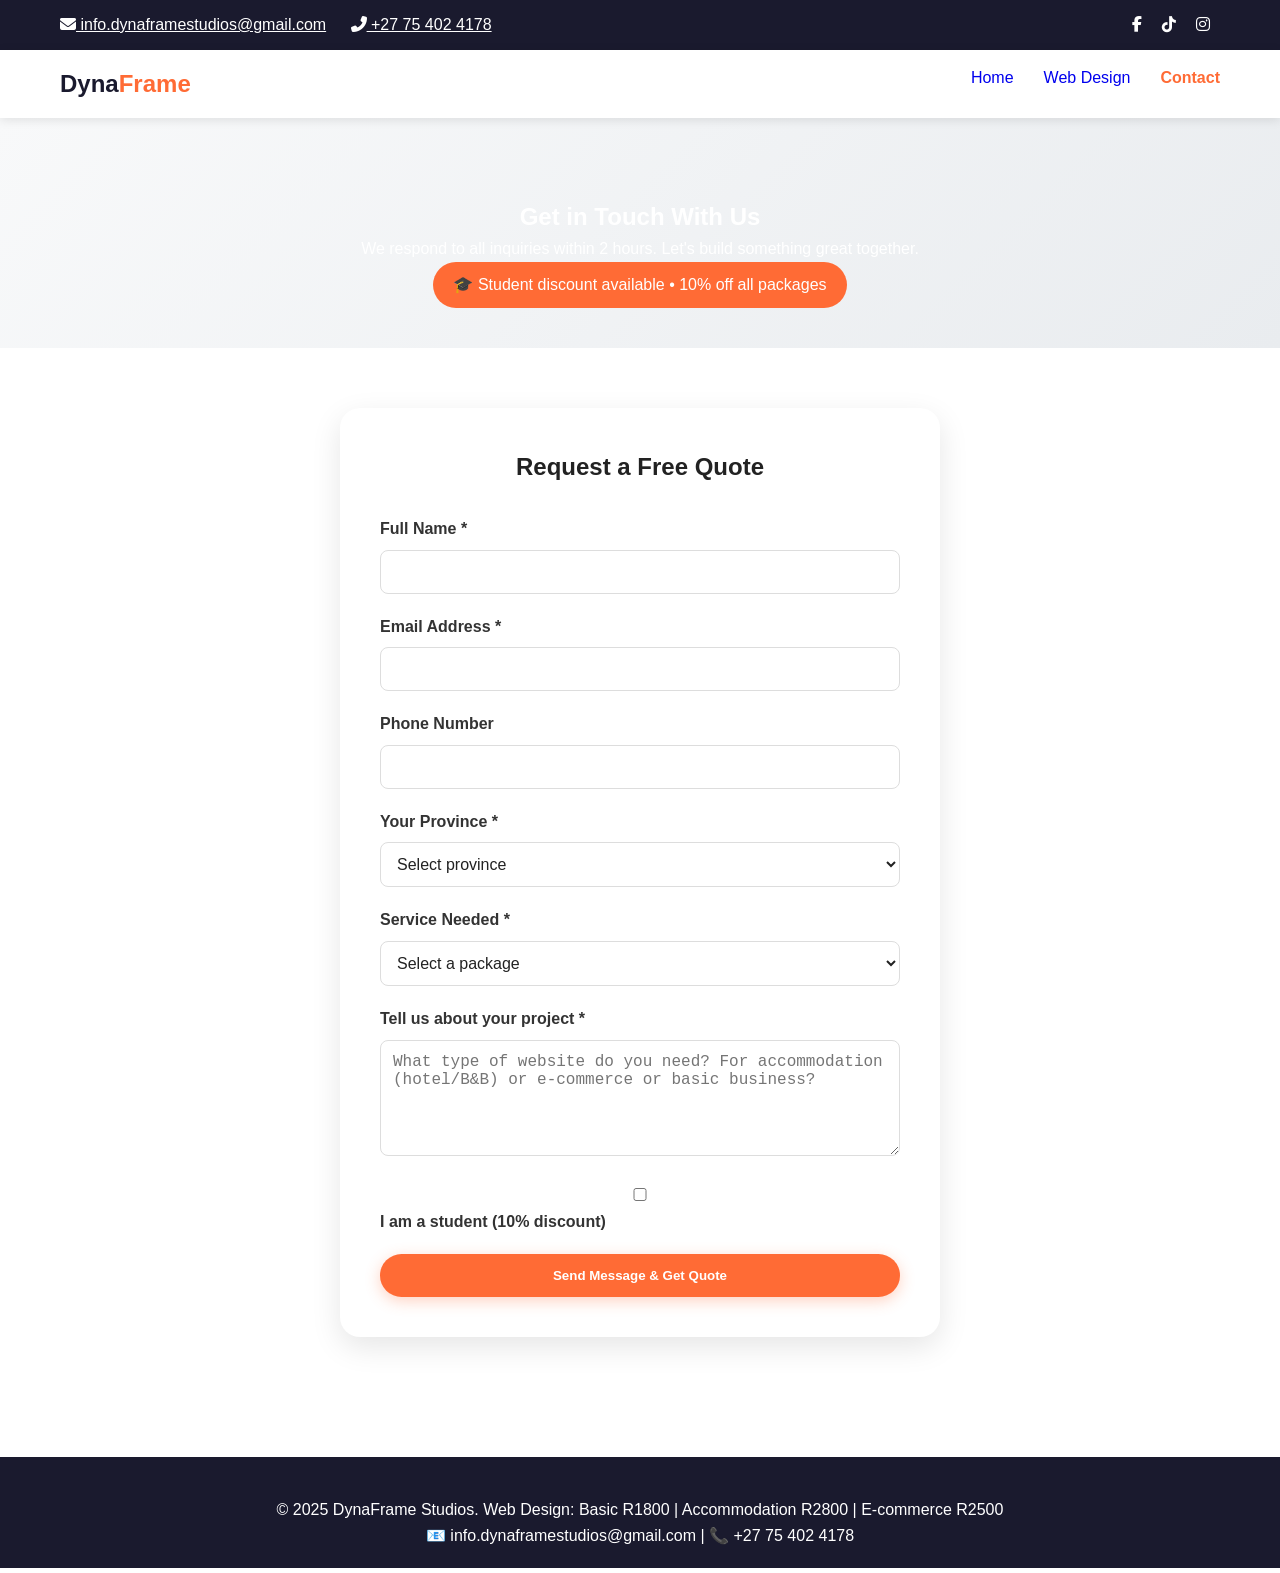
==== commit 5b1a2b10: "website updates" ====
--- a/contact.html
+++ b/contact.html
@@ -3,265 +3,110 @@
 <head>
     <meta charset="UTF-8">
     <meta name="viewport" content="width=device-width, initial-scale=1.0">
-    <title>Contact Us | DynaFrame Studios - Web Design South Africa</title>
+    <title>Contact DynaFrame Studios | Free Web Design Quote South Africa</title>
     <link rel="stylesheet" href="styles.css">
     <link rel="icon" href="data:image/svg+xml,<svg xmlns=%22http://www.w3.org/2000/svg%22 viewBox=%220 0 100 100%22><text y=%22.9em%22 font-size=%2290%22>💻</text></svg>" type="image/svg+xml">
     
-    <meta name="description" content="Contact DynaFrame Studios for professional web design services in South Africa. Get a free quote for your website project. We respond within 2 hours.">
-	<!-- Font Awesome 6 (Official Icons) -->
-<link rel="stylesheet" href="https://cdnjs.cloudflare.com/ajax/libs/font-awesome/6.5.2/css/all.min.css">
+    <meta name="description" content="Contact DynaFrame Studios for a free web design quote. Basic website R1800, Accommodation sites R2800, E-commerce R2500. Student discount available. Respond within 2 hours.">
+    <meta name="keywords" content="contact web designer, get website quote, affordable web design South Africa, basic website R1800, accommodation website quote, e-commerce quote">
+    <link rel="stylesheet" href="https://cdnjs.cloudflare.com/ajax/libs/font-awesome/6.5.2/css/all.min.css">
+    
+    <style>
+        .form-container { max-width: 600px; margin: 0 auto; background: white; padding: 40px; border-radius: 20px; box-shadow: 0 10px 30px rgba(0,0,0,0.1); }
+        .form-group { margin-bottom: 20px; }
+        .form-group label { display: block; margin-bottom: 8px; font-weight: 600; }
+        .form-group input, .form-group select, .form-group textarea { width: 100%; padding: 12px; border: 1px solid #ddd; border-radius: 8px; }
+        .btn-primary { background: #ff6b35; color: white; padding: 14px 30px; border: none; border-radius: 30px; font-weight: 600; cursor: pointer; width: 100%; }
+        .hero { text-align: center; padding: 80px 0 40px; background: linear-gradient(135deg, #f8f9fa 0%, #e9ecef 100%); }
+        .container { max-width: 1200px; margin: 0 auto; padding: 0 20px; }
+    </style>
 </head>
 <body>
-   <!-- TOP BAR with REAL Social Media Icons -->
-<div class="top-bar">
-    <div class="container top-bar-content">
-        <div class="contact-info-top">
-            <a href="mailto:info@dynaframestudios.co.za">
-                <i class="fas fa-envelope"></i> info.dynaframestudios@gmail.com
-            </a>
-            <a href="tel:+27754024178">
-                <i class="fas fa-phone-alt"></i> +27 75 402 4178
-            </a>
+    <!-- Same top bar -->
+    <div style="background:#1a1a2e;color:white;padding:12px 0;">
+        <div class="container" style="display:flex;justify-content:space-between;flex-wrap:wrap;">
+            <div><a href="mailto:info.dynaframestudios@gmail.com" style="color:white;margin-right:20px;"><i class="fas fa-envelope"></i> info.dynaframestudios@gmail.com</a>
+            <a href="tel:+27754024178" style="color:white;"><i class="fas fa-phone-alt"></i> +27 75 402 4178</a></div>
+            <div><i class="fab fa-facebook-f" style="margin:0 10px;"></i><i class="fab fa-tiktok" style="margin:0 10px;"></i><i class="fab fa-instagram" style="margin:0 10px;"></i></div>
         </div>
-        
-        <!-- PROFESSIONAL SOCIAL ICONS - Font Awesome -->
-        <div class="social-icons-top">
-            <!-- Facebook -->
-            <a href="https://facebook.com/dynaframestudios" target="_blank" class="social-icon" aria-label="Facebook">
-                <i class="fab fa-facebook-f"></i>
-            </a>
-            <!-- TikTok -->
-            <a href="https://tiktok.com/@dynaframestudios" target="_blank" class="social-icon" aria-label="TikTok">
-                <i class="fab fa-tiktok"></i>
-            </a>
-            <!-- Instagram -->
-            <a href="https://instagram.com/dynaframe.studios" target="_blank" class="social-icon" aria-label="Instagram">
-                <i class="fab fa-instagram"></i>
-            </a>
-            <!-- YouTube -->
-            <a href="https://youtube.com/@dynaframestudios" target="_blank" class="social-icon" aria-label="YouTube">
-                <i class="fab fa-youtube"></i>
-            </a>
-        </div>
-        
-        <button class="currency-toggle" onclick="showCurrencyModal()">
-            <i class="fas fa-globe"></i> View USD
-        </button>
     </div>
-</div>
-    <!-- NAVIGATION -->
-    <nav class="navbar">
-        <div class="nav-container">
-            <a href="index.html" class="logo">
-                <div class="logo-graphic"></div>
-                <div class="logo-text">Dyna<span>Frame</span></div>
-            </a>
-            <ul class="nav-menu">
-                <li><a href="index.html" class="nav-link">Home</a></li>
-                <li><a href="web-design.html" class="nav-link">Web Design</a></li>
-                <li><a href="contact.html" class="nav-link active">Contact</a></li>
-                <li><button class="theme-toggle">☀️ Light Mode</button></li>
+
+    <nav style="background:white;padding:15px 0;position:sticky;top:0;box-shadow:0 2px 10px rgba(0,0,0,0.1);">
+        <div class="container" style="display:flex;justify-content:space-between;">
+            <a href="index.html" style="font-size:1.5rem;font-weight:bold;text-decoration:none;color:#1a1a2e;">Dyna<span style="color:#ff6b35;">Frame</span></a>
+            <ul style="display:flex;gap:30px;list-style:none;">
+                <li><a href="index.html" style="text-decoration:none;">Home</a></li>
+                <li><a href="web-design.html" style="text-decoration:none;">Web Design</a></li>
+                <li><a href="contact.html" style="text-decoration:none;color:#ff6b35;font-weight:bold;">Contact</a></li>
             </ul>
         </div>
     </nav>
 
-    <!-- CURRENCY MODAL -->
-    <div id="currencyModal" class="price-modal">
-        <div class="modal-content">
-            <button class="close-modal" onclick="closeCurrencyModal()">×</button>
-            <h2>Choose Currency</h2>
-            <p>Select your preferred currency for web design pricing:</p>
-            <div class="currency-options">
-                <button class="currency-btn" onclick="selectCurrency('ZAR')">🇿🇦 ZAR</button>
-                <button class="currency-btn" onclick="selectCurrency('USD')">🇺🇸 USD</button>
-            </div>
-        </div>
-    </div>
-
-    <!-- HERO -->
-    <section class="hero" style="padding: 120px 0 80px;">
+    <section class="hero">
         <div class="container">
             <h1>Get in Touch With Us</h1>
-            <p style="font-size: 1.2rem;">We respond to all inquiries within 2 hours. Let's build something great together.</p>
-            <div class="student-banner">🎓 Student discount available • 10% off all packages</div>
+            <p>We respond to all inquiries within 2 hours. Let's build something great together.</p>
+            <div style="background:#ff6b35;color:white;padding:10px 20px;border-radius:40px;display:inline-block;">🎓 Student discount available • 10% off all packages</div>
         </div>
     </section>
 
-    <!-- CONTACT CONTENT -->
-    <section style="padding: 80px 0;">
+    <section style="padding: 60px 0;">
         <div class="container">
-            <div style="display: grid; grid-template-columns: 1fr 1fr; gap: 50px; align-items: start;">
-                
-                <!-- CONTACT INFO -->
-                <div>
-                    <h2 style="font-size: 2rem; margin-bottom: 30px;">Let's Talk</h2>
+            <div class="form-container">
+                <h2 style="text-align:center;margin-bottom:30px;">Request a Free Quote</h2>
+                <form action="https://formsubmit.co/info.dynaframestudios@gmail.com" method="POST">
+                    <input type="hidden" name="_subject" value="New Website Inquiry - DynaFrame Studios">
+                    <input type="hidden" name="_template" value="table">
+                    <input type="hidden" name="_captcha" value="false">
+                    <input type="hidden" name="_next" value="https://dynaframestudios.co.za/thank-you.html">
                     
-                    <div style="margin-bottom: 40px;">
-                        <div style="display: flex; align-items: center; gap: 20px; margin-bottom: 30px;">
-                            <div style="font-size: 2rem;">📧</div>
-                            <div>
-                                <h3 style="margin-bottom: 5px;">Email</h3>
-                                <p style="font-size: 1.1rem;">info.dynaframestudios@gmail.com</p>
-                                <p style="color: var(--primary-orange);">Typically replies within 1 hour</p>
-                            </div>
-                        </div>
-                        
-                        <div style="display: flex; align-items: center; gap: 20px; margin-bottom: 30px;">
-                            <div style="font-size: 2rem;">📞</div>
-                            <div>
-                                <h3 style="margin-bottom: 5px;">Phone</h3>
-                                <p style="font-size: 1.1rem;">+27 75 402 4178</p>
-                                <p style="color: var(--primary-orange);">Mon-Fri, 8AM-6PM</p>
-                            </div>
-                        </div>
-                        
-                        <div style="display: flex; align-items: center; gap: 20px; margin-bottom: 30px;">
-                            <div style="font-size: 2rem;">📍</div>
-                            <div>
-                                <h3 style="margin-bottom: 5px;">Location</h3>
-                                <p style="font-size: 1.1rem;">Midrand, South Africa</p>
-                                <p style="color: var(--primary-orange);">Serving clients nationwide & Internationally</p>
-                            </div>
-                        </div>
+                    <div class="form-group">
+                        <label>Full Name *</label>
+                        <input type="text" name="name" required>
                     </div>
-                    
-                    <div>
-                        <div class="social-links">
-    <a href="https://facebook.com/dynaframestudios" target="_blank" aria-label="Facebook">
-        <i class="fab fa-facebook-f"></i>
-    </a>
-    <a href="https://tiktok.com/@dynaframestudios" target="_blank" aria-label="TikTok">
-        <i class="fab fa-tiktok"></i>
-    </a>
-    <a href="https://instagram.com/dynaframe.studios" target="_blank" aria-label="Instagram">
-        <i class="fab fa-instagram"></i>
-    </a>
-    <a href="https://youtube.com/@dynaframestudios" target="_blank" aria-label="YouTube">
-        <i class="fab fa-youtube"></i>
-    </a>
-</div> 
+                    <div class="form-group">
+                        <label>Email Address *</label>
+                        <input type="email" name="email" required>
                     </div>
-                </div>
-                
-                <!-- CONTACT FORM -->
-                <div class="form-container" style="margin: 0;">
-                    <h3 style="font-size: 1.8rem; margin-bottom: 30px;">Request a Quote</h3>
-                    
-                    <form action="https://formsubmit.co/info.dynaframestudios@gmail.com" method="POST">
-                        <input type="hidden" name="_subject" value="Contact Form - DynaFrame Studios">
-                        <input type="hidden" name="_template" value="table">
-                        <input type="hidden" name="_captcha" value="false">
-                        <input type="hidden" name="_next" value="https://dynaframestudios.co.za/thank-you.html">
-                        
-                        <div class="form-group">
-                            <label for="name">Full Name *</label>
-                            <input type="text" id="name" name="name" required>
-                        </div>
-                        
-                        <div class="form-group">
-                            <label for="email">Email Address *</label>
-                            <input type="email" id="email" name="email" required>
-                        </div>
-                        
-                        <div class="form-group">
-                            <label for="phone">Phone Number</label>
-                            <input type="tel" id="phone" name="phone">
-                        </div>
-                        
-                        <div class="form-group">
-                            <label for="province">Your Province *</label>
-                            <select id="province" name="province" required>
-                                <option value="">Select your province</option>
-                                <option value="gauteng">Gauteng</option>
-                                <option value="western-cape">Western Cape</option>
-                                <option value="kzn">KwaZulu-Natal</option>
-                                <option value="eastern-cape">Eastern Cape</option>
-                                <option value="free-state">Free State</option>
-                                <option value="limpopo">Limpopo</option>
-                                <option value="mpumalanga">Mpumalanga</option>
-                                <option value="north-west">North West</option>
-                                <option value="northern-cape">Northern Cape</option>
-                                <option value="international">International</option>
-                            </select>
-                        </div>
-                        
-                        <div class="form-group">
-                            <label for="service">Service Needed *</label>
-                            <select id="service" name="service" required>
-                                <option value="">Select a package</option>
-                                <option value="standard">Standard Website (R2,400)</option>
-                                <option value="pro">Pro Website (R3,800)</option>
-                                <option value="ecommerce">E-Commerce Website (R5,500)</option>
-                                <option value="custom">Custom Project</option>
-                            </select>
-                        </div>
-                        
-                        <div class="form-group">
-                            <label for="message">Tell us about your project *</label>
-                            <textarea id="message" name="message" rows="5" required placeholder="What type of website do you need? What are your goals?"></textarea>
-                        </div>
-                        
-                        <div class="form-group">
-                            <label>
-                                <input type="checkbox" name="student" value="yes"> I am a student (10% discount)
-                            </label>
-                        </div>
-                        
-                        <button type="submit" class="btn btn-primary" style="width: 100%; padding: 16px;">Send Message</button>
-                    </form>
-                </div>
+                    <div class="form-group">
+                        <label>Phone Number</label>
+                        <input type="tel" name="phone">
+                    </div>
+                    <div class="form-group">
+                        <label>Your Province *</label>
+                        <select name="province" required>
+                            <option value="">Select province</option>
+                            <option>Gauteng</option><option>Western Cape</option><option>KwaZulu-Natal</option>
+                            <option>Eastern Cape</option><option>Free State</option><option>Limpopo</option>
+                            <option>Mpumalanga</option><option>North West</option><option>Northern Cape</option>
+                        </select>
+                    </div>
+                    <div class="form-group">
+                        <label>Service Needed *</label>
+                        <select name="service" required>
+                            <option value="">Select a package</option>
+                            <option value="basic">Basic 1-Page Website - R1,800</option>
+                            <option value="accommodation">Accommodation Website - R2,800</option>
+                            <option value="ecommerce">E-Commerce Website - R2,500</option>
+                            <option value="custom">Custom Project</option>
+                        </select>
+                    </div>
+                    <div class="form-group">
+                        <label>Tell us about your project *</label>
+                        <textarea name="message" rows="5" required placeholder="What type of website do you need? For accommodation (hotel/B&B) or e-commerce or basic business?"></textarea>
+                    </div>
+                    <div class="form-group">
+                        <label><input type="checkbox" name="student" value="yes"> I am a student (10% discount)</label>
+                    </div>
+                    <button type="submit" class="btn-primary">Send Message & Get Quote</button>
+                </form>
             </div>
         </div>
     </section>
 
-    <!-- SERVICE AREA MAP (Text-based) -->
-    <section style="padding: 60px 0; background: var(--light-gray);">
-        <div class="container">
-            <h2 class="section-title">We Serve All 9 Provinces</h2>
-            <div style="display: grid; grid-template-columns: repeat(auto-fit, minmax(200px, 1fr)); gap: 20px; margin-top: 40px; text-align: center;">
-                <div style="padding: 20px;"><strong>📍 Gauteng</strong><br>Johannesburg, Pretoria</div>
-                <div style="padding: 20px;"><strong>📍 Western Cape</strong><br>Cape Town, Stellenbosch</div>
-                <div style="padding: 20px;"><strong>📍 KwaZulu-Natal</strong><br>Durban, Pietermaritzburg</div>
-                <div style="padding: 20px;"><strong>📍 Eastern Cape</strong><br>Port Elizabeth, East London</div>
-                <div style="padding: 20px;"><strong>📍 Free State</strong><br>Bloemfontein</div>
-                <div style="padding: 20px;"><strong>📍 Limpopo</strong><br>Polokwane</div>
-                <div style="padding: 20px;"><strong>📍 Mpumalanga</strong><br>Nelspruit</div>
-                <div style="padding: 20px;"><strong>📍 North West</strong><br>Mahikeng, Rustenburg</div>
-                <div style="padding: 20px;"><strong>📍 Northern Cape</strong><br>Kimberley</div>
-            </div>
-        </div>
-    </section>
-
-    <!-- FOOTER -->
-    <footer class="footer">
-        <div class="container">
-            <div class="footer-content">
-                <div class="footer-section">
-                    <h3>DynaFrame Studios</h3>
-                    <p>Professional web design agency serving businesses across all provinces of South Africa.</p>
-                </div>
-                <div class="footer-section">
-                    <h3>Quick Links</h3>
-                    <ul>
-                        <li><a href="index.html">Home</a></li>
-                        <li><a href="web-design.html">Web Design Packages</a></li>
-                        <li><a href="contact.html">Contact</a></li>
-                    </ul>
-                </div>
-                <div class="footer-section">
-                    <h3>Contact</h3>
-                    <ul>
-                        <li>📧 info.dynaframestudios@gmail.com</li>
-                        <li>📞 +27 75 402 4178</li>
-                    </ul>
-                </div>
-            </div>
-            <div class="footer-bottom">
-                <p>&copy; 2025 DynaFrame Studios. Web Design Agency South Africa.</p>
-            </div>
-        </div>
+    <footer style="background:#1a1a2e;color:white;padding:40px 0 20px;margin-top:60px;text-align:center;">
+        <p>&copy; 2025 DynaFrame Studios. Web Design: Basic R1800 | Accommodation R2800 | E-commerce R2500</p>
+        <p>📧 info.dynaframestudios@gmail.com | 📞 +27 75 402 4178</p>
     </footer>
-
-    <script src="script.js"></script>
 </body>
 </html>
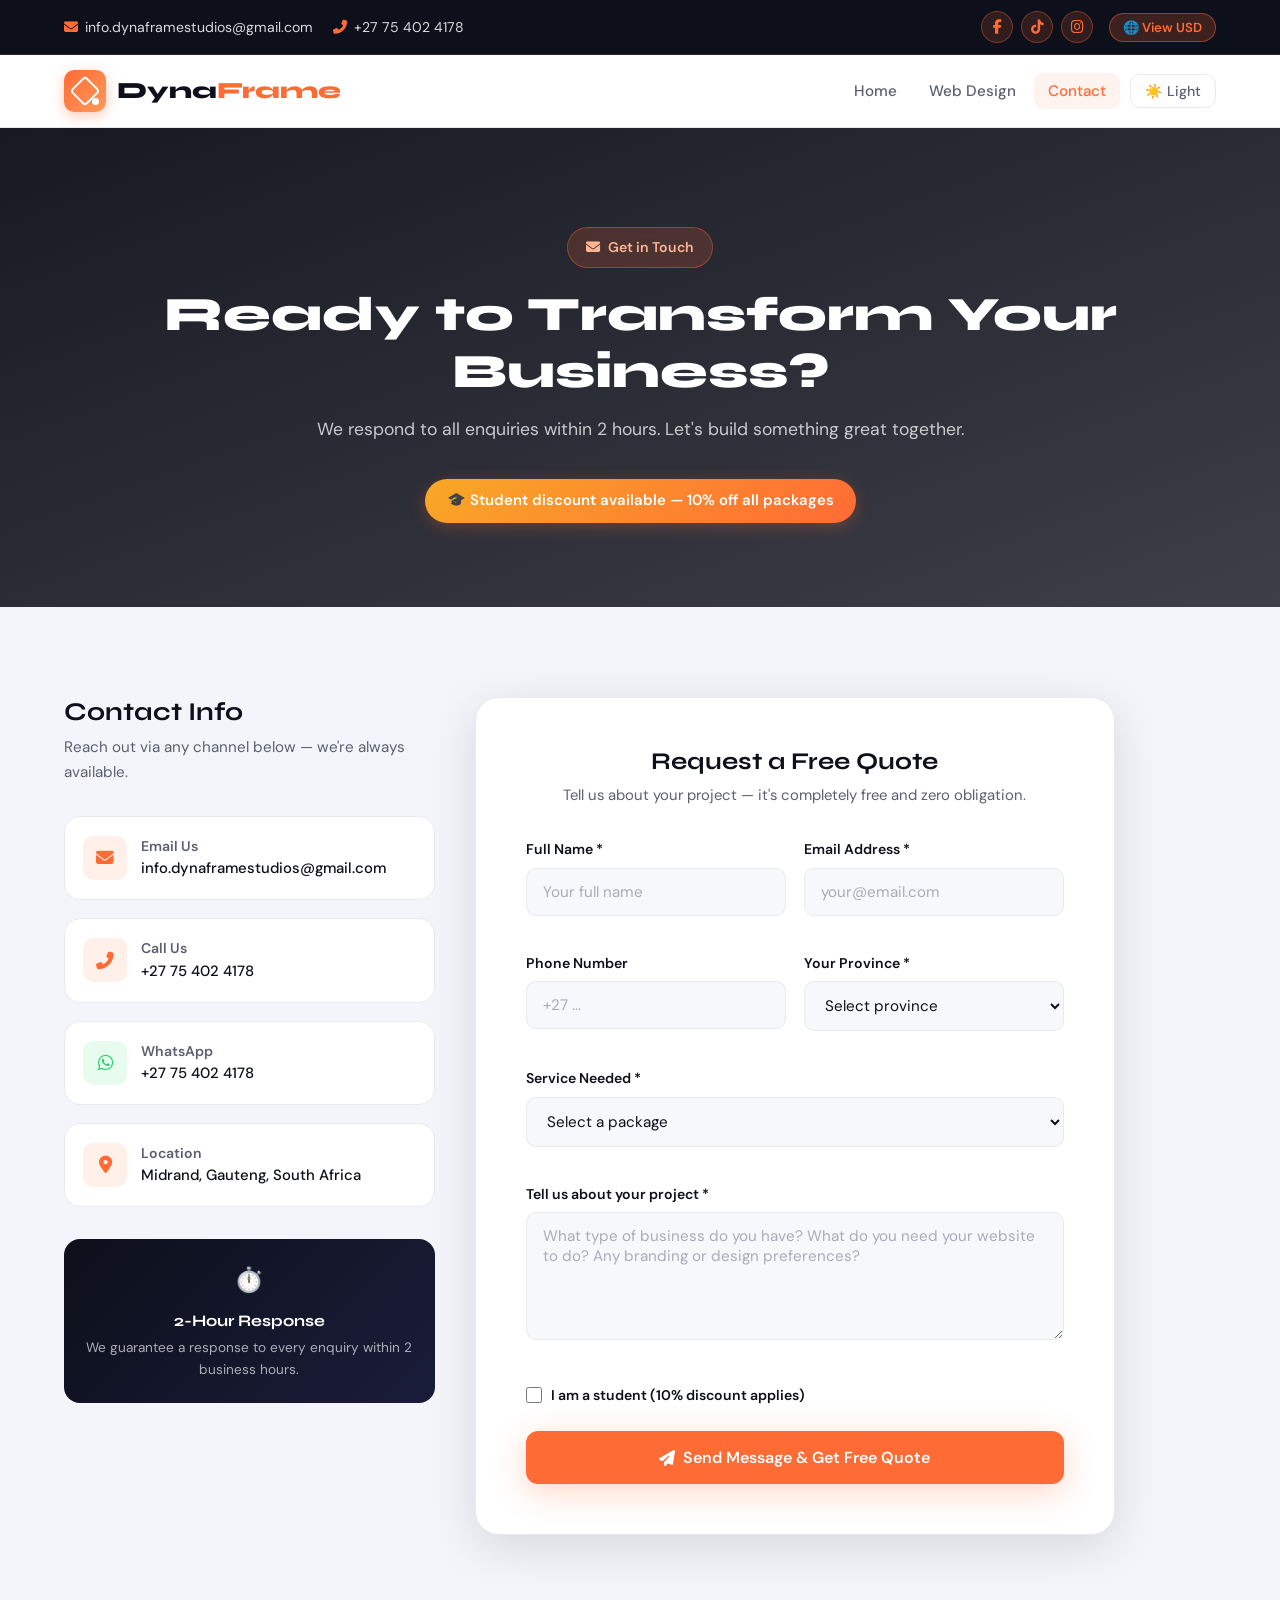
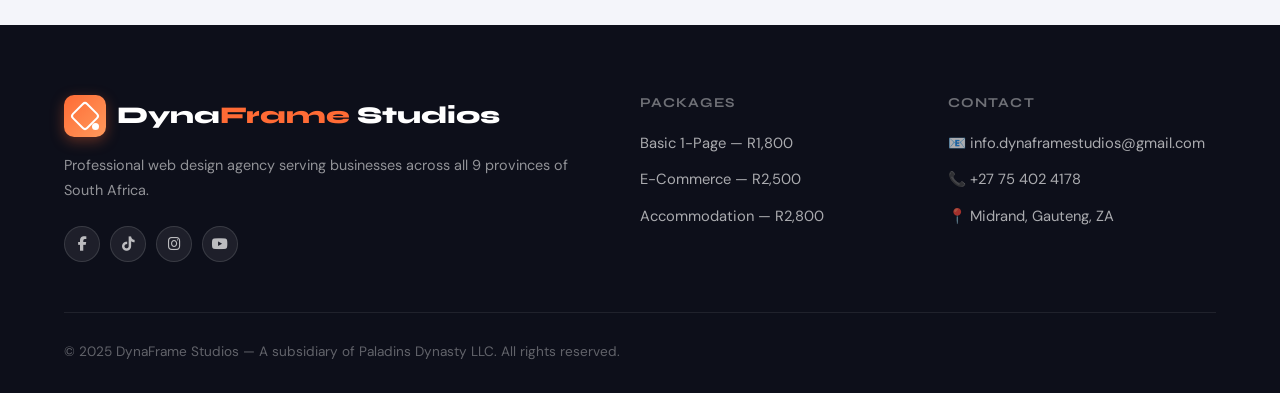
==== commit e2b2766f: "upgrades" ====
--- a/contact.html
+++ b/contact.html
@@ -1,112 +1,289 @@
-<!DOCTYPE html>
-<html lang="en">
-<head>
-    <meta charset="UTF-8">
-    <meta name="viewport" content="width=device-width, initial-scale=1.0">
-    <title>Contact DynaFrame Studios | Free Web Design Quote South Africa</title>
-    <link rel="stylesheet" href="styles.css">
-    <link rel="icon" href="data:image/svg+xml,<svg xmlns=%22http://www.w3.org/2000/svg%22 viewBox=%220 0 100 100%22><text y=%22.9em%22 font-size=%2290%22>💻</text></svg>" type="image/svg+xml">
-    
-    <meta name="description" content="Contact DynaFrame Studios for a free web design quote. Basic website R1800, Accommodation sites R2800, E-commerce R2500. Student discount available. Respond within 2 hours.">
-    <meta name="keywords" content="contact web designer, get website quote, affordable web design South Africa, basic website R1800, accommodation website quote, e-commerce quote">
-    <link rel="stylesheet" href="https://cdnjs.cloudflare.com/ajax/libs/font-awesome/6.5.2/css/all.min.css">
-    
-    <style>
-        .form-container { max-width: 600px; margin: 0 auto; background: white; padding: 40px; border-radius: 20px; box-shadow: 0 10px 30px rgba(0,0,0,0.1); }
-        .form-group { margin-bottom: 20px; }
-        .form-group label { display: block; margin-bottom: 8px; font-weight: 600; }
-        .form-group input, .form-group select, .form-group textarea { width: 100%; padding: 12px; border: 1px solid #ddd; border-radius: 8px; }
-        .btn-primary { background: #ff6b35; color: white; padding: 14px 30px; border: none; border-radius: 30px; font-weight: 600; cursor: pointer; width: 100%; }
-        .hero { text-align: center; padding: 80px 0 40px; background: linear-gradient(135deg, #f8f9fa 0%, #e9ecef 100%); }
-        .container { max-width: 1200px; margin: 0 auto; padding: 0 20px; }
-    </style>
-</head>
-<body>
-    <!-- Same top bar -->
-    <div style="background:#1a1a2e;color:white;padding:12px 0;">
-        <div class="container" style="display:flex;justify-content:space-between;flex-wrap:wrap;">
-            <div><a href="mailto:info.dynaframestudios@gmail.com" style="color:white;margin-right:20px;"><i class="fas fa-envelope"></i> info.dynaframestudios@gmail.com</a>
-            <a href="tel:+27754024178" style="color:white;"><i class="fas fa-phone-alt"></i> +27 75 402 4178</a></div>
-            <div><i class="fab fa-facebook-f" style="margin:0 10px;"></i><i class="fab fa-tiktok" style="margin:0 10px;"></i><i class="fab fa-instagram" style="margin:0 10px;"></i></div>
-        </div>
-    </div>
-
-    <nav style="background:white;padding:15px 0;position:sticky;top:0;box-shadow:0 2px 10px rgba(0,0,0,0.1);">
-        <div class="container" style="display:flex;justify-content:space-between;">
-            <a href="index.html" style="font-size:1.5rem;font-weight:bold;text-decoration:none;color:#1a1a2e;">Dyna<span style="color:#ff6b35;">Frame</span></a>
-            <ul style="display:flex;gap:30px;list-style:none;">
-                <li><a href="index.html" style="text-decoration:none;">Home</a></li>
-                <li><a href="web-design.html" style="text-decoration:none;">Web Design</a></li>
-                <li><a href="contact.html" style="text-decoration:none;color:#ff6b35;font-weight:bold;">Contact</a></li>
-            </ul>
-        </div>
-    </nav>
-
-    <section class="hero">
-        <div class="container">
-            <h1>Get in Touch With Us</h1>
-            <p>We respond to all inquiries within 2 hours. Let's build something great together.</p>
-            <div style="background:#ff6b35;color:white;padding:10px 20px;border-radius:40px;display:inline-block;">🎓 Student discount available • 10% off all packages</div>
-        </div>
-    </section>
-
-    <section style="padding: 60px 0;">
-        <div class="container">
-            <div class="form-container">
-                <h2 style="text-align:center;margin-bottom:30px;">Request a Free Quote</h2>
-                <form action="https://formsubmit.co/info.dynaframestudios@gmail.com" method="POST">
-                    <input type="hidden" name="_subject" value="New Website Inquiry - DynaFrame Studios">
-                    <input type="hidden" name="_template" value="table">
-                    <input type="hidden" name="_captcha" value="false">
-                    <input type="hidden" name="_next" value="https://dynaframestudios.co.za/thank-you.html">
-                    
-                    <div class="form-group">
-                        <label>Full Name *</label>
-                        <input type="text" name="name" required>
-                    </div>
-                    <div class="form-group">
-                        <label>Email Address *</label>
-                        <input type="email" name="email" required>
-                    </div>
-                    <div class="form-group">
-                        <label>Phone Number</label>
-                        <input type="tel" name="phone">
-                    </div>
-                    <div class="form-group">
-                        <label>Your Province *</label>
-                        <select name="province" required>
-                            <option value="">Select province</option>
-                            <option>Gauteng</option><option>Western Cape</option><option>KwaZulu-Natal</option>
-                            <option>Eastern Cape</option><option>Free State</option><option>Limpopo</option>
-                            <option>Mpumalanga</option><option>North West</option><option>Northern Cape</option>
-                        </select>
-                    </div>
-                    <div class="form-group">
-                        <label>Service Needed *</label>
-                        <select name="service" required>
-                            <option value="">Select a package</option>
-                            <option value="basic">Basic 1-Page Website - R1,800</option>
-                            <option value="accommodation">Accommodation Website - R2,800</option>
-                            <option value="ecommerce">E-Commerce Website - R2,500</option>
-                            <option value="custom">Custom Project</option>
-                        </select>
-                    </div>
-                    <div class="form-group">
-                        <label>Tell us about your project *</label>
-                        <textarea name="message" rows="5" required placeholder="What type of website do you need? For accommodation (hotel/B&B) or e-commerce or basic business?"></textarea>
-                    </div>
-                    <div class="form-group">
-                        <label><input type="checkbox" name="student" value="yes"> I am a student (10% discount)</label>
-                    </div>
-                    <button type="submit" class="btn-primary">Send Message & Get Quote</button>
-                </form>
-            </div>
-        </div>
-    </section>
-
-    <footer style="background:#1a1a2e;color:white;padding:40px 0 20px;margin-top:60px;text-align:center;">
-        <p>&copy; 2025 DynaFrame Studios. Web Design: Basic R1800 | Accommodation R2800 | E-commerce R2500</p>
-        <p>📧 info.dynaframestudios@gmail.com | 📞 +27 75 402 4178</p>
-    </footer>
-</body>
-</html>+<!DOCTYPE html>
+<html lang="en">
+<head>
+    <meta charset="UTF-8">
+    <meta name="viewport" content="width=device-width, initial-scale=1.0">
+    <title>Contact DynaFrame Studios | Free Web Design Quote South Africa</title>
+    <link rel="stylesheet" href="styles.css">
+    <link rel="icon" href="icon.png" type="image/png">
+    <meta name="description" content="Contact DynaFrame Studios for a free web design quote. Basic R1800, E-commerce R2500, Accommodation R2800. Student discount available. Respond within 2 hours.">
+    <link rel="stylesheet" href="https://cdnjs.cloudflare.com/ajax/libs/font-awesome/6.5.2/css/all.min.css">
+</head>
+<body>
+
+<!-- TOP BAR -->
+<div class="top-bar">
+    <div class="container">
+        <div class="top-bar-content">
+            <div class="contact-info-top">
+                <a href="mailto:info.dynaframestudios@gmail.com"><i class="fas fa-envelope"></i> info.dynaframestudios@gmail.com</a>
+                <a href="tel:+27754024178"><i class="fas fa-phone-alt"></i> +27 75 402 4178</a>
+            </div>
+            <div class="social-icons-top">
+                <a href="https://facebook.com/dynaframestudios" target="_blank" class="social-icon"><i class="fab fa-facebook-f"></i></a>
+                <a href="https://tiktok.com/@dynaframestudios" target="_blank" class="social-icon"><i class="fab fa-tiktok"></i></a>
+                <a href="https://instagram.com/dynaframe.studios" target="_blank" class="social-icon"><i class="fab fa-instagram"></i></a>
+                <button class="currency-toggle" onclick="showCurrencyModal()">🌐 View USD</button>
+            </div>
+        </div>
+    </div>
+</div>
+
+<!-- NAVBAR -->
+<nav class="navbar">
+    <div class="nav-container">
+        <a href="index.html" class="logo">
+            <div class="logo-graphic"></div>
+            <span class="logo-text">Dyna<span>Frame</span></span>
+        </a>
+        <ul class="nav-menu">
+            <li><a href="index.html" class="nav-link">Home</a></li>
+            <li><a href="web-design.html" class="nav-link">Web Design</a></li>
+            <li><a href="contact.html" class="nav-link active">Contact</a></li>
+            <li><button class="theme-toggle" id="themeToggle">☀️ Light</button></li>
+        </ul>
+        <div class="mobile-menu-toggle" id="mobileToggle">
+            <span></span><span></span><span></span>
+        </div>
+    </div>
+</nav>
+
+<!-- Currency Modal -->
+<div class="modal-overlay" id="currencyModal">
+    <div class="modal-content">
+        <button class="modal-close" onclick="closeCurrencyModal()">✕</button>
+        <h2>Choose Currency</h2>
+        <p>Prices will update across the whole site.</p>
+        <div class="currency-btns">
+            <button class="currency-btn" onclick="selectCurrency('ZAR')">🇿🇦 ZAR</button>
+            <button class="currency-btn" onclick="selectCurrency('USD')">🇺🇸 USD</button>
+        </div>
+    </div>
+</div>
+
+<!-- PAGE HERO -->
+<section class="page-hero">
+    <div class="container">
+        <div class="hero-badge" style="margin-bottom:18px;">
+            <i class="fas fa-envelope"></i> Get in Touch
+        </div>
+        <h1>Ready to Transform Your Business?</h1>
+        <p>We respond to all enquiries within 2 hours. Let's build something great together.</p>
+        <div style="margin-top:22px;">
+            <div class="student-banner">🎓 Student discount available — 10% off all packages</div>
+        </div>
+    </div>
+</section>
+
+<!-- CONTACT SECTION -->
+<section class="contact-form" style="background:var(--section-bg);">
+    <div class="container">
+        <div style="display:grid;grid-template-columns:1fr 2fr;gap:40px;align-items:start;" class="contact-layout">
+
+            <!-- Info side -->
+            <div class="fade-in">
+                <h2 style="font-size:1.6rem;margin-bottom:8px;">Contact Info</h2>
+                <p style="color:var(--text-secondary);margin-bottom:32px;font-size:0.95rem;">Reach out via any channel below — we're always available.</p>
+
+                <div style="display:flex;flex-direction:column;gap:18px;">
+                    <a href="mailto:info.dynaframestudios@gmail.com" style="display:flex;align-items:center;gap:14px;padding:18px;background:var(--white);border-radius:var(--radius);border:1.5px solid var(--border);text-decoration:none;color:inherit;transition:all 0.2s;" class="contact-card">
+                        <div style="width:44px;height:44px;background:rgba(255,107,53,0.1);border-radius:10px;display:flex;align-items:center;justify-content:center;color:var(--orange);font-size:1.1rem;flex-shrink:0;"><i class="fas fa-envelope"></i></div>
+                        <div>
+                            <div style="font-weight:600;font-size:0.88rem;color:var(--text-secondary);">Email Us</div>
+                            <div style="font-size:0.93rem;font-weight:500;">info.dynaframestudios@gmail.com</div>
+                        </div>
+                    </a>
+                    <a href="tel:+27754024178" style="display:flex;align-items:center;gap:14px;padding:18px;background:var(--white);border-radius:var(--radius);border:1.5px solid var(--border);text-decoration:none;color:inherit;transition:all 0.2s;" class="contact-card">
+                        <div style="width:44px;height:44px;background:rgba(255,107,53,0.1);border-radius:10px;display:flex;align-items:center;justify-content:center;color:var(--orange);font-size:1.1rem;flex-shrink:0;"><i class="fas fa-phone-alt"></i></div>
+                        <div>
+                            <div style="font-weight:600;font-size:0.88rem;color:var(--text-secondary);">Call Us</div>
+                            <div style="font-size:0.93rem;font-weight:500;">+27 75 402 4178</div>
+                        </div>
+                    </a>
+                    <a href="https://wa.me/27754024178" target="_blank" style="display:flex;align-items:center;gap:14px;padding:18px;background:var(--white);border-radius:var(--radius);border:1.5px solid var(--border);text-decoration:none;color:inherit;transition:all 0.2s;" class="contact-card">
+                        <div style="width:44px;height:44px;background:rgba(37,211,102,0.1);border-radius:10px;display:flex;align-items:center;justify-content:center;color:#25D366;font-size:1.1rem;flex-shrink:0;"><i class="fab fa-whatsapp"></i></div>
+                        <div>
+                            <div style="font-weight:600;font-size:0.88rem;color:var(--text-secondary);">WhatsApp</div>
+                            <div style="font-size:0.93rem;font-weight:500;">+27 75 402 4178</div>
+                        </div>
+                    </a>
+                    <div style="display:flex;align-items:center;gap:14px;padding:18px;background:var(--white);border-radius:var(--radius);border:1.5px solid var(--border);" class="contact-card">
+                        <div style="width:44px;height:44px;background:rgba(255,107,53,0.1);border-radius:10px;display:flex;align-items:center;justify-content:center;color:var(--orange);font-size:1.1rem;flex-shrink:0;"><i class="fas fa-map-marker-alt"></i></div>
+                        <div>
+                            <div style="font-weight:600;font-size:0.88rem;color:var(--text-secondary);">Location</div>
+                            <div style="font-size:0.93rem;font-weight:500;">Midrand, Gauteng, South Africa</div>
+                        </div>
+                    </div>
+                </div>
+
+                <div style="margin-top:32px;padding:22px;background:linear-gradient(135deg,var(--navy),#1a1d3a);border-radius:var(--radius);color:white;text-align:center;">
+                    <div style="font-size:1.5rem;margin-bottom:8px;">⏱️</div>
+                    <div style="font-family:var(--font-display);font-weight:700;font-size:1rem;margin-bottom:4px;">2-Hour Response</div>
+                    <div style="font-size:0.85rem;color:rgba(255,255,255,0.65);">We guarantee a response to every enquiry within 2 business hours.</div>
+                </div>
+            </div>
+
+            <!-- Form side -->
+            <div class="form-container fade-in" style="margin:0;">
+                <h2 style="text-align:center;margin-bottom:8px;">Request a Free Quote</h2>
+                <p style="text-align:center;color:var(--text-secondary);font-size:0.93rem;margin-bottom:30px;">Tell us about your project — it's completely free and zero obligation.</p>
+
+                <form action="https://formsubmit.co/info.dynaframestudios@gmail.com" method="POST">
+                    <input type="hidden" name="_subject" value="New Website Inquiry - DynaFrame Studios">
+                    <input type="hidden" name="_template" value="table">
+                    <input type="hidden" name="_captcha" value="false">
+                    <input type="hidden" name="_next" value="https://dynaframestudios.co.za/thank-you.html">
+
+                    <div class="form-grid">
+                        <div class="form-group">
+                            <label>Full Name *</label>
+                            <input type="text" name="name" placeholder="Your full name" required>
+                        </div>
+                        <div class="form-group">
+                            <label>Email Address *</label>
+                            <input type="email" name="email" placeholder="your@email.com" required>
+                        </div>
+                        <div class="form-group">
+                            <label>Phone Number</label>
+                            <input type="tel" name="phone" placeholder="+27 ...">
+                        </div>
+                        <div class="form-group">
+                            <label>Your Province *</label>
+                            <select name="province" required>
+                                <option value="">Select province</option>
+                                <option>Gauteng</option><option>Western Cape</option><option>KwaZulu-Natal</option>
+                                <option>Eastern Cape</option><option>Free State</option><option>Limpopo</option>
+                                <option>Mpumalanga</option><option>North West</option><option>Northern Cape</option>
+                            </select>
+                        </div>
+                        <div class="form-group full">
+                            <label>Service Needed *</label>
+                            <select name="service" id="service" required>
+                                <option value="">Select a package</option>
+                                <option value="basic">Basic 1-Page Website — R1,800</option>
+                                <option value="ecommerce">E-Commerce Website — R2,500</option>
+                                <option value="accommodation">Accommodation Website — R2,800</option>
+                                <option value="custom">Custom Project</option>
+                            </select>
+                        </div>
+                        <div class="form-group full">
+                            <label>Tell us about your project *</label>
+                            <textarea name="message" id="message" rows="5" placeholder="What type of business do you have? What do you need your website to do? Any branding or design preferences?" required></textarea>
+                        </div>
+                        <div class="form-group full">
+                            <label style="display:flex;align-items:center;gap:9px;cursor:pointer;">
+                                <input type="checkbox" name="student" value="yes" style="width:auto;height:16px;width:16px;accent-color:var(--orange);">
+                                <span>I am a student (10% discount applies)</span>
+                            </label>
+                        </div>
+                    </div>
+
+                    <button type="submit" class="btn btn-primary" style="width:100%;justify-content:center;font-size:1rem;padding:16px;">
+                        <i class="fas fa-paper-plane"></i> Send Message & Get Free Quote
+                    </button>
+                </form>
+            </div>
+        </div>
+    </div>
+</section>
+
+<!-- FOOTER -->
+<footer class="footer">
+    <div class="container">
+        <div class="footer-content">
+            <div class="footer-section footer-logo">
+                <div class="logo" style="margin-bottom:0;">
+                    <div class="logo-graphic"></div>
+                    <span class="logo-text">Dyna<span>Frame</span> Studios</span>
+                </div>
+                <p class="footer-desc">Professional web design agency serving businesses across all 9 provinces of South Africa.</p>
+                <div class="social-links">
+                    <a href="https://facebook.com/dynaframestudios" target="_blank"><i class="fab fa-facebook-f"></i></a>
+                    <a href="https://tiktok.com/@dynaframestudios" target="_blank"><i class="fab fa-tiktok"></i></a>
+                    <a href="https://instagram.com/dynaframe.studios" target="_blank"><i class="fab fa-instagram"></i></a>
+                    <a href="https://youtube.com/@dynaframestudios" target="_blank"><i class="fab fa-youtube"></i></a>
+                </div>
+            </div>
+            <div class="footer-section">
+                <h4>Packages</h4>
+                <ul>
+                    <li><a href="web-design.html#basic">Basic 1-Page — R1,800</a></li>
+                    <li><a href="web-design.html#ecommerce">E-Commerce — R2,500</a></li>
+                    <li><a href="web-design.html#accommodation">Accommodation — R2,800</a></li>
+                </ul>
+            </div>
+            <div class="footer-section">
+                <h4>Contact</h4>
+                <ul>
+                    <li><span>📧 info.dynaframestudios@gmail.com</span></li>
+                    <li><span>📞 +27 75 402 4178</span></li>
+                    <li><span>📍 Midrand, Gauteng, ZA</span></li>
+                </ul>
+            </div>
+        </div>
+        <div class="footer-bottom">
+            <span>&copy; 2025 DynaFrame Studios — A subsidiary of Paladins Dynasty LLC. All rights reserved.</span>
+        </div>
+    </div>
+</footer>
+
+<style>
+    .contact-layout { display: grid; grid-template-columns: 1fr 2fr; gap: 40px; align-items: start; }
+    .contact-card:hover { border-color: rgba(255,107,53,0.4) !important; transform: translateX(4px); }
+    body.dark-mode .contact-card { background: var(--dm-card) !important; border-color: var(--dm-border) !important; color: var(--dm-text) !important; }
+    body.dark-mode .contact-card div[style*="color:var(--text-secondary)"] { color: var(--dm-text-secondary) !important; }
+    @media (max-width: 768px) { .contact-layout { grid-template-columns: 1fr; } }
+</style>
+
+<script>
+    let currentCurrency = localStorage.getItem('currency') || 'ZAR';
+    function showCurrencyModal() { document.getElementById('currencyModal').classList.add('active'); }
+    function closeCurrencyModal() { document.getElementById('currencyModal').classList.remove('active'); }
+    function selectCurrency(currency) {
+        currentCurrency = currency;
+        localStorage.setItem('currency', currency);
+        closeCurrencyModal();
+    }
+
+    const themeToggle = document.getElementById('themeToggle');
+    if (localStorage.getItem('theme') === 'dark') { document.body.classList.add('dark-mode'); themeToggle.textContent = '🌙 Dark'; }
+    themeToggle.addEventListener('click', () => {
+        document.body.classList.toggle('dark-mode');
+        const isDark = document.body.classList.contains('dark-mode');
+        localStorage.setItem('theme', isDark ? 'dark' : 'light');
+        themeToggle.textContent = isDark ? '🌙 Dark' : '☀️ Light';
+    });
+
+    document.getElementById('mobileToggle').addEventListener('click', () => {
+        document.querySelector('.nav-menu').classList.toggle('active');
+    });
+    document.getElementById('currencyModal').addEventListener('click', e => { if (e.target === e.currentTarget) closeCurrencyModal(); });
+
+    // Pre-fill from URL params
+    const params = new URLSearchParams(window.location.search);
+    const pkg = params.get('package');
+    if (pkg) {
+        const svc = document.getElementById('service');
+        if (svc) svc.value = pkg;
+        const msg = document.getElementById('message');
+        const messages = {
+            basic: "I'm interested in the Basic 1-Page Website (R1,800). Please contact me with more details.",
+            ecommerce: "I'm interested in the E-Commerce Website (R2,500). Please contact me with more details.",
+            accommodation: "I'm interested in the Accommodation Website (R2,800). Please contact me with more details."
+        };
+        if (msg && messages[pkg]) msg.value = messages[pkg];
+    }
+
+    // Form submit loading state
+    document.querySelector('form')?.addEventListener('submit', function() {
+        const btn = this.querySelector('button[type="submit"]');
+        if (btn) { btn.disabled = true; btn.innerHTML = '⏳ Sending...'; }
+    });
+
+    const observer = new IntersectionObserver(entries => {
+        entries.forEach(e => { if (e.isIntersecting) e.target.classList.add('visible'); });
+    }, { threshold: 0.1 });
+    document.querySelectorAll('.fade-in').forEach(el => observer.observe(el));
+</script>
+</body>
+</html>
--- a/styles.css
+++ b/styles.css
@@ -1,1314 +1,848 @@
-:root {
-    --primary-orange: #FF6B35;
-    --secondary-orange: #FF8E53;
-    --white: #FFFFFF;
-    --black: #222222;
-    --dark-gray: #333333;
-    --light-gray: #F5F5F5;
-    --bg-dark: #121212;
-    --card-dark: #1E1E1E;
-    --text-dark: #F0F0F0;
-    --border-dark: #333333;
-}
-
-* {
-    margin: 0;
-    padding: 0;
-    box-sizing: border-box;
-    transition: background-color 0.3s ease, color 0.3s ease, border-color 0.3s ease, background 0.3s ease;
-}
-
-body {
-    font-family: 'Arial', sans-serif;
-    line-height: 1.6;
-    color: var(--black);
-    background-color: var(--white);
-}
-
-body.dark-mode {
-    background-color: var(--bg-dark);
-    color: var(--text-dark);
-}
-
-.container {
-    max-width: 1200px;
-    margin: 0 auto;
-    padding: 0 20px;
-}
-
-/* ===== TOP BAR ===== */
-.top-bar {
-    background: linear-gradient(135deg, var(--primary-orange), var(--secondary-orange));
-    color: white;
-    padding: 10px 0;
-    position: relative;
-    z-index: 1001;
-}
-
-body.dark-mode .top-bar {
-    background: linear-gradient(135deg, var(--dark-gray), var(--black));
-}
-
-.top-bar-content {
-    display: flex;
-    justify-content: space-between;
-    align-items: center;
-    flex-wrap: wrap;
-}
-
-.contact-info-top {
-    display: flex;
-    gap: 25px;
-    flex-wrap: wrap;
-}
-
-.contact-info-top a {
-    color: white;
-    text-decoration: none;
-    display: flex;
-    align-items: center;
-    gap: 8px;
-    font-size: 0.95rem;
-    transition: opacity 0.3s;
-}
-
-body.dark-mode .contact-info-top a {
-    color: var(--white);
-}
-
-.contact-info-top a:hover {
-    opacity: 0.9;
-    text-decoration: underline;
-}
-
-/* ===== SOCIAL ICONS - UPDATED ===== */
-.social-icons-top {
-    display: flex;
-    gap: 12px;
-    align-items: center;
-}
-
-.social-icon {
-    display: flex;
-    align-items: center;
-    justify-content: center;
-    width: 36px;
-    height: 36px;
-    border-radius: 50%;
-    text-decoration: none;
-    font-size: 1.1rem;
-    transition: all 0.3s ease;
-    
-    /* LIGHT MODE - Orange circle, white border, white icon */
-    background: var(--primary-orange);
-    border: 2px solid var(--white);
-    color: var(--white);
-}
-
-.social-icon:hover {
-    transform: translateY(-3px);
-    box-shadow: 0 5px 15px rgba(255, 107, 53, 0.4);
-}
-
-/* DARK MODE - Black circle, orange border, orange icon */
-body.dark-mode .social-icon {
-    background: var(--black);
-    border: 2px solid var(--primary-orange);
-    color: var(--primary-orange);
-}
-
-body.dark-mode .social-icon:hover {
-    box-shadow: 0 5px 15px rgba(255, 107, 53, 0.3);
-}
-
-.currency-toggle {
-    background: rgba(255,255,255,0.2);
-    border: 1px solid rgba(255,255,255,0.5);
-    color: white;
-    padding: 5px 12px;
-    border-radius: 20px;
-    cursor: pointer;
-    font-size: 0.85rem;
-    font-weight: 600;
-    transition: all 0.3s;
-}
-
-.currency-toggle:hover {
-    background: rgba(255,255,255,0.3);
-}
-
-/* ===== NAVIGATION ===== */
-.navbar {
-    background: var(--white);
-    box-shadow: 0 2px 15px rgba(0,0,0,0.1);
-    position: sticky;
-    top: 0;
-    width: 100%;
-    z-index: 1000;
-}
-
-body.dark-mode .navbar {
-    background: var(--card-dark);
-    box-shadow: 0 2px 15px rgba(0,0,0,0.3);
-}
-
-.nav-container {
-    max-width: 1200px;
-    margin: 0 auto;
-    padding: 0 20px;
-    display: flex;
-    justify-content: space-between;
-    align-items: center;
-    height: 80px;
-}
-
-.logo {
-    display: flex;
-    align-items: center;
-    gap: 12px;
-    text-decoration: none;
-}
-
-.logo-graphic {
-    width: 45px;
-    height: 45px;
-    background: linear-gradient(135deg, var(--primary-orange) 0%, var(--secondary-orange) 100%);
-    border-radius: 8px;
-    position: relative;
-    display: flex;
-    align-items: center;
-    justify-content: center;
-    box-shadow: 0 4px 12px rgba(255, 107, 53, 0.3);
-}
-
-body.dark-mode .logo-graphic {
-    background: linear-gradient(135deg, var(--white) 0%, var(--light-gray) 100%);
-    box-shadow: 0 4px 12px rgba(255,255,255,0.1);
-}
-
-.logo-graphic::before {
-    content: "";
-    position: absolute;
-    width: 25px;
-    height: 25px;
-    border: 3px solid var(--white);
-    border-radius: 4px;
-    transform: rotate(45deg);
-}
-
-body.dark-mode .logo-graphic::before {
-    border-color: var(--primary-orange);
-}
-
-.logo-graphic::after {
-    content: "";
-    position: absolute;
-    width: 8px;
-    height: 8px;
-    background: var(--white);
-    border-radius: 50%;
-    bottom: 8px;
-    right: 8px;
-}
-
-body.dark-mode .logo-graphic::after {
-    background: var(--primary-orange);
-}
-
-.logo-text {
-    font-size: 1.5rem;
-    font-weight: 700;
-    color: var(--black);
-}
-
-body.dark-mode .logo-text {
-    color: var(--text-dark);
-}
-
-.logo-text span {
-    color: var(--primary-orange);
-}
-
-body.dark-mode .logo-text span {
-    color: var(--white);
-}
-
-.nav-menu {
-    display: flex;
-    list-style: none;
-    gap: 30px;
-    align-items: center;
-}
-
-.nav-link {
-    text-decoration: none;
-    color: var(--black);
-    font-weight: 600;
-    transition: color 0.3s;
-    font-size: 1rem;
-}
-
-body.dark-mode .nav-link {
-    color: var(--text-dark);
-}
-
-.nav-link:hover,
-.nav-link.active {
-    color: var(--primary-orange);
-}
-
-body.dark-mode .nav-link:hover,
-body.dark-mode .nav-link.active {
-    color: var(--white);
-}
-
-.theme-toggle {
-    background: none;
-    border: 2px solid var(--primary-orange);
-    color: var(--primary-orange);
-    padding: 8px 16px;
-    border-radius: 30px;
-    cursor: pointer;
-    font-weight: 600;
-    display: flex;
-    align-items: center;
-    gap: 8px;
-    transition: all 0.3s;
-}
-
-body.dark-mode .theme-toggle {
-    border-color: var(--white);
-    color: var(--white);
-}
-
-.theme-toggle:hover {
-    background: var(--primary-orange);
-    color: white;
-}
-
-body.dark-mode .theme-toggle:hover {
-    background: var(--white);
-    color: var(--black);
-    border-color: var(--white);
-}
-
-/* ===== MOBILE MENU ===== */
-.mobile-menu-toggle {
-    display: none;
-    flex-direction: column;
-    cursor: pointer;
-    gap: 6px;
-}
-
-.mobile-menu-toggle span {
-    width: 30px;
-    height: 3px;
-    background: var(--black);
-    border-radius: 3px;
-    transition: 0.3s;
-}
-
-body.dark-mode .mobile-menu-toggle span {
-    background: var(--text-dark);
-}
-
-/* ===== HERO SECTION ===== */
-.hero {
-    background: linear-gradient(rgba(0,0,0,0.8), rgba(0,0,0,0.8)), url('https://images.unsplash.com/photo-1581291518633-83b4ebd1d83e?ixlib=rb-4.0.3&auto=format&fit=crop&w=1200&q=80');
-    background-size: cover;
-    background-position: center;
-    color: white;
-    padding: 120px 0 100px;
-    text-align: center;
-}
-
-.hero-content h1 {
-    font-size: 3rem;
-    margin-bottom: 20px;
-    font-weight: 700;
-    color: white;
-}
-
-.hero-content p {
-    font-size: 1.2rem;
-    margin-bottom: 30px;
-    max-width: 700px;
-    margin-left: auto;
-    margin-right: auto;
-    opacity: 0.95;
-    color: white;
-}
-
-/* ===== BUTTONS ===== */
-.btn {
-    display: inline-block;
-    padding: 14px 32px;
-    border-radius: 50px;
-    text-decoration: none;
-    font-weight: 600;
-    transition: all 0.3s;
-    margin: 5px;
-    border: none;
-    cursor: pointer;
-    font-size: 1rem;
-}
-
-.btn-primary {
-    background: var(--primary-orange);
-    color: white;
-    box-shadow: 0 4px 15px rgba(255, 107, 53, 0.3);
-}
-
-.btn-primary:hover {
-    background: var(--secondary-orange);
-    transform: translateY(-3px);
-    box-shadow: 0 6px 20px rgba(255, 107, 53, 0.4);
-}
-
-.btn-secondary {
-    background: transparent;
-    color: white;
-    border: 2px solid white;
-}
-
-.btn-secondary:hover {
-    background: white;
-    color: var(--black);
-    transform: translateY(-3px);
-}
-
-.btn-outline {
-    background: transparent;
-    color: var(--primary-orange);
-    border: 2px solid var(--primary-orange);
-}
-
-body.dark-mode .btn-outline {
-    color: var(--white);
-    border-color: var(--white);
-}
-
-.btn-outline:hover {
-    background: var(--primary-orange);
-    color: white;
-}
-
-body.dark-mode .btn-outline:hover {
-    background: var(--white);
-    color: var(--black);
-    border-color: var(--white);
-}
-
-/* ===== STUDENT BANNER ===== */
-.student-banner {
-    background: linear-gradient(135deg, var(--primary-orange), var(--secondary-orange));
-    color: white;
-    padding: 15px 25px;
-    border-radius: 50px;
-    margin: 25px 0;
-    text-align: center;
-    font-weight: 600;
-    box-shadow: 0 4px 15px rgba(255, 107, 53, 0.3);
-    display: inline-block;
-}
-
-body.dark-mode .student-banner {
-    background: linear-gradient(135deg, var(--dark-gray), var(--black));
-    color: var(--white);
-}
-
-/* ===== LOCATION BADGE ===== */
-.location-badge {
-    background: var(--light-gray);
-    color: var(--black);
-    padding: 10px 20px;
-    border-radius: 50px;
-    display: inline-block;
-    margin: 15px 0;
-    font-size: 1rem;
-    font-weight: 600;
-}
-
-body.dark-mode .location-badge {
-    background: var(--card-dark);
-    color: var(--text-dark);
-}
-
-/* ===== SECTIONS ===== */
-.services,
-.about,
-.reviews,
-.contact-form,
-.pricing,
-.process {
-    padding: 100px 0;
-}
-
-.section-title {
-    text-align: center;
-    font-size: 2.5rem;
-    margin-bottom: 20px;
-    color: var(--dark-gray);
-}
-
-body.dark-mode .section-title {
-    color: var(--white);
-}
-
-.section-subtitle {
-    text-align: center;
-    max-width: 700px;
-    margin: 0 auto 50px;
-    font-size: 1.1rem;
-    color: var(--black);
-}
-
-body.dark-mode .section-subtitle {
-    color: var(--text-dark);
-}
-
-/* ===== SERVICES GRID ===== */
-.services-grid {
-    display: grid;
-    grid-template-columns: repeat(auto-fit, minmax(350px, 1fr));
-    gap: 30px;
-    margin-top: 50px;
-}
-
-.service-card {
-    background: var(--white);
-    padding: 40px 30px;
-    border-radius: 15px;
-    text-align: center;
-    box-shadow: 0 10px 30px rgba(0,0,0,0.1);
-    transition: all 0.3s;
-    border: 1px solid transparent;
-}
-
-.service-card:hover {
-    transform: translateY(-10px);
-    box-shadow: 0 15px 40px rgba(255, 107, 53, 0.15);
-    border-color: var(--primary-orange);
-}
-
-body.dark-mode .service-card {
-    background: var(--card-dark);
-    color: var(--text-dark);
-    box-shadow: 0 10px 30px rgba(0,0,0,0.3);
-}
-
-.service-card .price {
-    font-size: 2rem;
-    font-weight: 700;
-    color: var(--primary-orange);
-    margin: 20px 0;
-}
-
-body.dark-mode .service-card .price {
-    color: var(--white);
-}
-
-.service-card h3 {
-    color: var(--dark-gray);
-    margin-bottom: 15px;
-    font-size: 1.5rem;
-}
-
-body.dark-mode .service-card h3 {
-    color: var(--white);
-}
-
-.service-card ul {
-    list-style: none;
-    margin: 25px 0;
-    text-align: left;
-}
-
-.service-card li {
-    padding: 10px 0;
-    border-bottom: 1px solid var(--light-gray);
-    display: flex;
-    align-items: center;
-    gap: 10px;
-    color: var(--black);
-}
-
-body.dark-mode .service-card li {
-    border-bottom-color: var(--border-dark);
-    color: var(--text-dark);
-}
-
-.service-card li:before {
-    content: "✓";
-    color: var(--primary-orange);
-    font-weight: bold;
-}
-
-body.dark-mode .service-card li:before {
-    color: var(--white);
-}
-
-/* ===== PRICING CARDS ===== */
-.pricing-grid {
-    display: grid;
-    grid-template-columns: repeat(auto-fit, minmax(300px, 1fr));
-    gap: 30px;
-    margin-top: 50px;
-}
-
-.pricing-card {
-    background: var(--white);
-    border-radius: 15px;
-    overflow: hidden;
-    box-shadow: 0 10px 30px rgba(0,0,0,0.1);
-    transition: transform 0.3s;
-    border: 1px solid transparent;
-}
-
-.pricing-card:hover {
-    transform: translateY(-10px);
-    border-color: var(--primary-orange);
-}
-
-body.dark-mode .pricing-card {
-    background: var(--card-dark);
-}
-
-.pricing-header {
-    background: var(--primary-orange);
-    color: white;
-    padding: 40px 30px;
-    text-align: center;
-}
-
-body.dark-mode .pricing-header {
-    background: linear-gradient(135deg, var(--dark-gray), var(--black));
-}
-
-.pricing-header h3 {
-    font-size: 1.8rem;
-    margin-bottom: 15px;
-    color: white;
-}
-
-.price {
-    font-size: 3.5rem;
-    font-weight: 700;
-    margin-bottom: 10px;
-    color: white;
-}
-
-.pricing-body {
-    padding: 40px 30px;
-}
-
-.features-list {
-    list-style: none;
-    margin-bottom: 30px;
-}
-
-.features-list li {
-    padding: 12px 0;
-    border-bottom: 1px solid var(--light-gray);
-    display: flex;
-    align-items: center;
-    gap: 10px;
-    color: var(--black);
-}
-
-body.dark-mode .features-list li {
-    border-bottom-color: var(--border-dark);
-    color: var(--text-dark);
-}
-
-.features-list li:before {
-    content: "✓";
-    color: var(--primary-orange);
-    font-weight: bold;
-}
-
-body.dark-mode .features-list li:before {
-    color: var(--white);
-}
-
-/* ===== PROCESS STEPS ===== */
-.process-steps {
-    display: grid;
-    grid-template-columns: repeat(auto-fit, minmax(250px, 1fr));
-    gap: 30px;
-    margin-top: 50px;
-}
-
-.process-step {
-    text-align: center;
-    padding: 40px 30px;
-    background: var(--white);
-    border-radius: 15px;
-    box-shadow: 0 5px 20px rgba(0,0,0,0.1);
-}
-
-body.dark-mode .process-step {
-    background: var(--card-dark);
-}
-
-.process-step h3 {
-    color: var(--dark-gray);
-    margin-bottom: 15px;
-}
-
-body.dark-mode .process-step h3 {
-    color: var(--white);
-}
-
-.process-step p {
-    color: var(--black);
-}
-
-body.dark-mode .process-step p {
-    color: var(--text-dark);
-}
-
-.step-number {
-    background: var(--primary-orange);
-    color: white;
-    width: 60px;
-    height: 60px;
-    border-radius: 50%;
-    display: flex;
-    align-items: center;
-    justify-content: center;
-    font-size: 1.8rem;
-    font-weight: 700;
-    margin: 0 auto 25px;
-}
-
-body.dark-mode .step-number {
-    background: var(--white);
-    color: var(--black);
-}
-
-/* ===== REVIEW CARDS ===== */
-.review-card {
-    background: var(--white);
-    padding: 30px;
-    border-radius: 15px;
-    box-shadow: 0 5px 20px rgba(0,0,0,0.05);
-}
-
-body.dark-mode .review-card {
-    background: var(--card-dark);
-}
-
-.review-card p {
-    color: var(--black);
-}
-
-body.dark-mode .review-card p {
-    color: var(--text-dark);
-}
-
-.review-card p:last-child {
-    color: var(--primary-orange);
-    font-weight: 700;
-}
-
-body.dark-mode .review-card p:last-child {
-    color: var(--white);
-}
-
-/* ===== FORM STYLES ===== */
-.form-container {
-    max-width: 700px;
-    margin: 0 auto;
-    background: var(--white);
-    padding: 50px;
-    border-radius: 15px;
-    box-shadow: 0 10px 40px rgba(0,0,0,0.1);
-}
-
-body.dark-mode .form-container {
-    background: var(--card-dark);
-}
-
-.form-group {
-    margin-bottom: 25px;
-}
-
-.form-group label {
-    display: block;
-    margin-bottom: 10px;
-    font-weight: 600;
-    color: var(--dark-gray);
-}
-
-body.dark-mode .form-group label {
-    color: var(--text-dark);
-}
-
-.form-group input,
-.form-group select,
-.form-group textarea {
-    width: 100%;
-    padding: 15px;
-    border: 2px solid #e0e0e0;
-    border-radius: 8px;
-    font-size: 1rem;
-    transition: all 0.3s;
-    background: var(--white);
-    color: var(--black);
-}
-
-body.dark-mode .form-group input,
-body.dark-mode .form-group select,
-body.dark-mode .form-group textarea {
-    background: var(--bg-dark);
-    border-color: var(--border-dark);
-    color: var(--text-dark);
-}
-
-.form-group input:focus,
-.form-group select:focus,
-.form-group textarea:focus {
-    outline: none;
-    border-color: var(--primary-orange);
-    box-shadow: 0 0 0 3px rgba(255, 107, 53, 0.1);
-}
-
-/* ===== CURRENCY MODAL ===== */
-.price-modal {
-    display: none;
-    position: fixed;
-    top: 0;
-    left: 0;
-    width: 100%;
-    height: 100%;
-    background: rgba(0,0,0,0.8);
-    z-index: 2000;
-    justify-content: center;
-    align-items: center;
-}
-
-.modal-content {
-    background: var(--white);
-    padding: 50px;
-    border-radius: 15px;
-    text-align: center;
-    max-width: 500px;
-    width: 90%;
-    position: relative;
-}
-
-body.dark-mode .modal-content {
-    background: var(--card-dark);
-    color: var(--text-dark);
-}
-
-.modal-content h2 {
-    color: var(--dark-gray);
-    margin-bottom: 15px;
-}
-
-body.dark-mode .modal-content h2 {
-    color: var(--white);
-}
-
-.modal-content p {
-    color: var(--black);
-}
-
-body.dark-mode .modal-content p {
-    color: var(--text-dark);
-}
-
-.close-modal {
-    position: absolute;
-    top: 15px;
-    right: 20px;
-    background: none;
-    border: none;
-    font-size: 2rem;
-    cursor: pointer;
-    color: var(--dark-gray);
-}
-
-body.dark-mode .close-modal {
-    color: var(--text-dark);
-}
-
-.currency-options {
-    display: flex;
-    gap: 20px;
-    justify-content: center;
-    margin: 30px 0;
-}
-
-.currency-btn {
-    padding: 15px 30px;
-    border: 2px solid var(--primary-orange);
-    background: none;
-    color: var(--primary-orange);
-    border-radius: 8px;
-    cursor: pointer;
-    font-weight: 600;
-    font-size: 1.1rem;
-    transition: all 0.3s;
-}
-
-.currency-btn:hover {
-    background: var(--primary-orange);
-    color: white;
-}
-
-body.dark-mode .currency-btn {
-    border-color: var(--white);
-    color: var(--white);
-}
-
-body.dark-mode .currency-btn:hover {
-    background: var(--white);
-    color: var(--black);
-}
-
-/* ===== FOOTER ===== */
-.footer {
-    background: var(--dark-gray);
-    color: var(--white);
-    padding: 70px 0 30px;
-}
-
-body.dark-mode .footer {
-    background: var(--black);
-}
-
-.footer-content {
-    display: grid;
-    grid-template-columns: repeat(auto-fit, minmax(250px, 1fr));
-    gap: 50px;
-    margin-bottom: 50px;
-}
-
-.footer-section h3 {
-    margin-bottom: 25px;
-    color: var(--primary-orange);
-    font-size: 1.3rem;
-}
-
-body.dark-mode .footer-section h3 {
-    color: var(--white);
-}
-
-.footer-section ul {
-    list-style: none;
-}
-
-.footer-section ul li {
-    margin-bottom: 12px;
-    color: var(--white);
-}
-
-.footer-section a {
-    color: var(--white);
-    text-decoration: none;
-    transition: color 0.3s;
-}
-
-.footer-section a:hover {
-    color: var(--primary-orange);
-}
-
-body.dark-mode .footer-section a:hover {
-    color: var(--white);
-}
-
-/* ===== SOCIAL LINKS IN FOOTER ===== */
-.social-links {
-    display: flex;
-    gap: 20px;
-    margin-top: 20px;
-}
-
-.social-links a {
-    display: flex;
-    align-items: center;
-    justify-content: center;
-    width: 44px;
-    height: 44px;
-    border-radius: 50%;
-    background: var(--primary-orange);
-    border: 2px solid var(--white);
-    color: var(--white);
-    font-size: 1.3rem;
-    transition: all 0.3s;
-}
-
-.social-links a:hover {
-    transform: translateY(-3px);
-    box-shadow: 0 5px 15px rgba(255, 107, 53, 0.4);
-}
-
-body.dark-mode .social-links a {
-    background: var(--black);
-    border: 2px solid var(--primary-orange);
-    color: var(--primary-orange);
-}
-
-body.dark-mode .social-links a:hover {
-    box-shadow: 0 5px 15px rgba(255, 107, 53, 0.3);
-}
-
-.footer-bottom {
-    text-align: center;
-    padding-top: 30px;
-    border-top: 1px solid rgba(255,255,255,0.1);
-    font-size: 0.95rem;
-    color: var(--white);
-}
-
-/* ===== RESPONSIVE DESIGN ===== */
-@media (max-width: 992px) {
-    .hero-content h1 {
-        font-size: 2.5rem;
-    }
-    
-    .section-title {
-        font-size: 2.2rem;
-    }
-}
-
-@media (max-width: 768px) {
-    .top-bar-content {
-        flex-direction: column;
-        gap: 15px;
-        text-align: center;
-    }
-    
-    .contact-info-top {
-        flex-direction: column;
-        gap: 10px;
-        align-items: center;
-    }
-    
-    .social-icons-top {
-        justify-content: center;
-    }
-    
-    .mobile-menu-toggle {
-        display: flex;
-    }
-    
-    .nav-menu {
-        display: none;
-        position: absolute;
-        top: 80px;
-        left: 0;
-        width: 100%;
-        background: var(--white);
-        flex-direction: column;
-        padding: 30px;
-        box-shadow: 0 10px 20px rgba(0,0,0,0.1);
-        gap: 20px;
-    }
-    
-    body.dark-mode .nav-menu {
-        background: var(--card-dark);
-    }
-    
-    .nav-menu.active {
-        display: flex;
-    }
-    
-    .nav-menu li {
-        width: 100%;
-        text-align: center;
-    }
-    
-    .nav-link {
-        display: block;
-        padding: 10px;
-    }
-    
-    .hero {
-        padding: 100px 0 80px;
-    }
-    
-    .hero-content h1 {
-        font-size: 2rem;
-    }
-    
-    .hero-content p {
-        font-size: 1rem;
-    }
-    
-    .hero-buttons {
-        flex-direction: column;
-        align-items: center;
-    }
-    
-    .btn {
-        width: 100%;
-        max-width: 300px;
-    }
-    
-    .services,
-    .about,
-    .reviews,
-    .contact-form,
-    .pricing,
-    .process {
-        padding: 60px 0;
-    }
-    
-    .services-grid,
-    .pricing-grid,
-    .process-steps {
-        grid-template-columns: 1fr;
-    }
-    
-    .form-container {
-        padding: 30px 20px;
-    }
-    
-    .section-title {
-        font-size: 1.8rem;
-    }
-    
-    .price {
-        font-size: 2.5rem;
-    }
-}
-
-@media (max-width: 480px) {
-    .container {
-        padding: 0 15px;
-    }
-    
-    .hero-content h1 {
-        font-size: 1.8rem;
-    }
-    
-    .logo-text {
-        font-size: 1.2rem;
-    }
-    
-    .logo-graphic {
-        width: 35px;
-        height: 35px;
-    }
-    
-    .logo-graphic::before {
-        width: 20px;
-        height: 20px;
-    }
-    
-    .service-card {
-        padding: 30px 20px;
-    }
-    
-    .pricing-header {
-        padding: 30px 20px;
-    }
-    
-    .pricing-body {
-        padding: 30px 20px;
-    }
-    
-    .footer-content {
-        grid-template-columns: 1fr;
-        text-align: center;
-    }
-    
-    .social-links {
-        justify-content: center;
-    }
-}
-/* ===== DARK MODE COMPLETE FIX - WHITE BACKGROUNDS ELIMINATED ===== */
-body.dark-mode,
-body.dark-mode .service-card,
-body.dark-mode .pricing-card,
-body.dark-mode .process-step,
-body.dark-mode .review-card,
-body.dark-mode .form-container,
-body.dark-mode .modal-content,
-body.dark-mode .countdown-box,
-body.dark-mode .location-card,
-body.dark-mode .step-item,
-body.dark-mode [style*="background: var(--white)"],
-body.dark-mode [style*="background: white"],
-body.dark-mode [style*="background:#fff"],
-body.dark-mode [style*="background:#FFFFFF"] {
-    background: var(--card-dark) !important;
-    color: var(--text-dark) !important;
-}
-
-/* Cards with white backgrounds in dark mode */
-body.dark-mode .service-card,
-body.dark-mode .pricing-card,
-body.dark-mode .process-step,
-body.dark-mode .review-card {
-    background: var(--card-dark) !important;
-    border: 1px solid var(--border-dark);
-}
-
-/* Text colors in dark mode */
-body.dark-mode .service-card h3,
-body.dark-mode .pricing-card h3,
-body.dark-mode .process-step h3,
-body.dark-mode .review-card h3,
-body.dark-mode .service-card p,
-body.dark-mode .pricing-card p,
-body.dark-mode .process-step p,
-body.dark-mode .review-card p,
-body.dark-mode .step-item p,
-body.dark-mode .step-item h3,
-body.dark-mode .location-card p,
-body.dark-mode .location-card h4 {
-    color: var(--text-dark) !important;
-}
-
-/* Price text in dark mode */
-body.dark-mode .service-card .price,
-body.dark-mode .pricing-card .price {
-    color: var(--white) !important;
-}
-
-/* Feature list items in dark mode */
-body.dark-mode .service-card li,
-body.dark-mode .features-list li {
-    color: var(--text-dark) !important;
-    border-bottom-color: var(--border-dark) !important;
-}
-
-body.dark-mode .service-card li:before,
-body.dark-mode .features-list li:before {
-    color: var(--white) !important;
-}
-
-/* Form elements in dark mode */
-body.dark-mode .form-group label {
-    color: var(--text-dark) !important;
-}
-
-body.dark-mode input,
-body.dark-mode select,
-body.dark-mode textarea {
-    background: var(--bg-dark) !important;
-    border-color: var(--border-dark) !important;
-    color: var(--text-dark) !important;
-}
-
-body.dark-mode input::placeholder,
-body.dark-mode textarea::placeholder {
-    color: #999 !important;
-}
-
-/* Location badge in dark mode */
-body.dark-mode .location-badge {
-    background: var(--card-dark) !important;
-    color: var(--text-dark) !important;
-    border: 1px solid var(--border-dark);
-}
-
-/* Section backgrounds in dark mode */
-body.dark-mode section[style*="background: var(--light-gray)"],
-body.dark-mode .about[style*="background: var(--light-gray)"],
-body.dark-mode .quote-reminder,
-body.dark-mode .reviews,
-body.dark-mode .process {
-    background: var(--bg-dark) !important;
-}
-
-body.dark-mode .contact-form[style*="background: var(--light-gray)"] {
-    background: var(--bg-dark) !important;
-}
-
-/* Hero section text is already white, keep it */
-body.dark-mode .hero-content h1,
-body.dark-mode .hero-content p,
-body.dark-mode .page-hero h1,
-body.dark-mode .page-hero p {
-    color: white !important;
-}
-
-/* Student banner in dark mode */
-body.dark-mode .student-banner {
-    background: linear-gradient(135deg, var(--dark-gray), var(--black)) !important;
-    color: white !important;
-}
-
-/* Countdown box in dark mode */
-body.dark-mode .countdown-box {
-    background: var(--card-dark) !important;
-}
-
-body.dark-mode .countdown-box p {
-    color: var(--text-dark) !important;
-}
-
-body.dark-mode .countdown-box #hours,
-body.dark-mode .countdown-box #minutes,
-body.dark-mode .countdown-box #seconds {
-    color: var(--white) !important;
-}
-
-/* Footer is already dark, no change needed */
-body.dark-mode .footer {
-    background: var(--black) !important;
-}
-
-/* Modal in dark mode */
-body.dark-mode .modal-content {
-    background: var(--card-dark) !important;
-}
-
-body.dark-mode .modal-content h2,
-body.dark-mode .modal-content p {
-    color: var(--text-dark) !important;
-}
-
-/* Currency button in dark mode */
-body.dark-mode .currency-btn {
-    border-color: var(--white) !important;
-    color: var(--white) !important;
-}
-
-body.dark-mode .currency-btn:hover {
-    background: var(--white) !important;
-    color: var(--black) !important;
-}
-
-/* Theme toggle in dark mode */
-body.dark-mode .theme-toggle {
-    border-color: var(--white) !important;
-    color: var(--white) !important;
-}
-
-body.dark-mode .theme-toggle:hover {
-    background: var(--white) !important;
-    color: var(--black) !important;
-}
-
-/* Make sure all white text on dark backgrounds is readable */
-body.dark-mode .btn-primary {
-    background: var(--primary-orange) !important;
-    color: white !important;
-}
-
-body.dark-mode .btn-outline {
-    border-color: var(--white) !important;
-    color: var(--white) !important;
-}
-
-body.dark-mode .btn-outline:hover {
-    background: var(--white) !important;
-    color: var(--black) !important;
-}
-
-/* Fix any inline styles that might be forcing white background */
-body.dark-mode [style*="background: white"],
-body.dark-mode [style*="background:#fff"],
-body.dark-mode [style*="background:#FFFFFF"],
-body.dark-mode [style*="background-color: white"],
-body.dark-mode [style*="background-color:#fff"],
-body.dark-mode [style*="background-color:#FFFFFF"] {
-    background: var(--card-dark) !important;
-}+@import url('https://fonts.googleapis.com/css2?family=Syne:wght@400;600;700;800&family=DM+Sans:ital,wght@0,300;0,400;0,500;0,600;1,400&display=swap');
+
+/* ===== CSS VARIABLES ===== */
+:root {
+    --orange: #FF6B35;
+    --orange-dark: #E55A2B;
+    --orange-glow: rgba(255, 107, 53, 0.25);
+    --navy: #0D0F1A;
+    --navy-mid: #141629;
+    --white: #FFFFFF;
+    --off-white: #F7F8FC;
+    --text-primary: #0D0F1A;
+    --text-secondary: #5A6070;
+    --border: #E8EAF0;
+    --card-bg: #FFFFFF;
+    --section-bg: #F4F5FA;
+
+    /* Dark mode vars */
+    --dm-bg: #080A14;
+    --dm-surface: #111320;
+    --dm-card: #171A2D;
+    --dm-border: #252840;
+    --dm-text: #E8EBF5;
+    --dm-text-secondary: #8B91AD;
+
+    --font-display: 'Syne', sans-serif;
+    --font-body: 'DM Sans', sans-serif;
+    --radius: 16px;
+    --radius-lg: 24px;
+    --shadow: 0 4px 24px rgba(0,0,0,0.07);
+    --shadow-lg: 0 12px 48px rgba(0,0,0,0.12);
+    --shadow-orange: 0 8px 32px rgba(255,107,53,0.28);
+}
+
+/* ===== BASE RESET ===== */
+*, *::before, *::after { margin: 0; padding: 0; box-sizing: border-box; }
+
+html { scroll-behavior: smooth; }
+
+body {
+    font-family: var(--font-body);
+    background: var(--white);
+    color: var(--text-primary);
+    line-height: 1.6;
+    transition: background 0.35s ease, color 0.35s ease;
+    overflow-x: hidden;
+}
+
+body.dark-mode {
+    background: var(--dm-bg);
+    color: var(--dm-text);
+}
+
+/* ===== SCROLLBAR ===== */
+::-webkit-scrollbar { width: 6px; }
+::-webkit-scrollbar-track { background: transparent; }
+::-webkit-scrollbar-thumb { background: var(--orange); border-radius: 6px; }
+
+/* ===== TYPOGRAPHY ===== */
+h1, h2, h3, h4 { font-family: var(--font-display); font-weight: 700; line-height: 1.2; }
+
+.container { max-width: 1200px; margin: 0 auto; padding: 0 24px; }
+
+/* ===== TOP BAR ===== */
+.top-bar {
+    background: var(--navy);
+    color: white;
+    padding: 11px 0;
+    position: relative;
+    z-index: 1001;
+    border-bottom: 1px solid rgba(255,107,53,0.2);
+}
+body.dark-mode .top-bar { background: var(--dm-surface); border-bottom-color: var(--dm-border); }
+
+.top-bar-content { display: flex; justify-content: space-between; align-items: center; flex-wrap: wrap; gap: 10px; }
+
+.contact-info-top { display: flex; gap: 20px; flex-wrap: wrap; }
+.contact-info-top a {
+    color: rgba(255,255,255,0.85);
+    text-decoration: none;
+    display: flex;
+    align-items: center;
+    gap: 7px;
+    font-size: 0.88rem;
+    font-family: var(--font-body);
+    transition: color 0.2s;
+}
+.contact-info-top a i { color: var(--orange); }
+.contact-info-top a:hover { color: var(--orange); }
+
+.social-icons-top { display: flex; gap: 8px; align-items: center; }
+.social-icon {
+    display: flex; align-items: center; justify-content: center;
+    width: 32px; height: 32px;
+    border-radius: 50%;
+    background: rgba(255,107,53,0.15);
+    border: 1px solid rgba(255,107,53,0.35);
+    color: var(--orange);
+    font-size: 0.9rem;
+    text-decoration: none;
+    transition: all 0.25s;
+}
+.social-icon:hover { background: var(--orange); color: white; transform: translateY(-2px); }
+
+.currency-toggle {
+    background: rgba(255,107,53,0.2);
+    border: 1px solid rgba(255,107,53,0.45);
+    color: var(--orange);
+    padding: 5px 13px;
+    border-radius: 20px;
+    cursor: pointer;
+    font-size: 0.82rem;
+    font-weight: 600;
+    font-family: var(--font-body);
+    transition: all 0.2s;
+    margin-left: 8px;
+}
+.currency-toggle:hover { background: var(--orange); color: white; }
+
+/* ===== NAVBAR ===== */
+.navbar {
+    background: rgba(255,255,255,0.95);
+    backdrop-filter: blur(16px);
+    -webkit-backdrop-filter: blur(16px);
+    box-shadow: 0 1px 0 var(--border);
+    position: sticky;
+    top: 0;
+    width: 100%;
+    z-index: 1000;
+    transition: background 0.35s, box-shadow 0.35s;
+}
+body.dark-mode .navbar {
+    background: rgba(17,19,32,0.95);
+    box-shadow: 0 1px 0 var(--dm-border);
+}
+
+.nav-container {
+    max-width: 1200px;
+    margin: 0 auto;
+    padding: 0 24px;
+    display: flex;
+    justify-content: space-between;
+    align-items: center;
+    height: 72px;
+}
+
+/* Logo */
+.logo { display: flex; align-items: center; gap: 11px; text-decoration: none; }
+.logo-graphic {
+    width: 42px; height: 42px;
+    background: linear-gradient(135deg, var(--orange), #FF9A5C);
+    border-radius: 10px;
+    position: relative;
+    display: flex; align-items: center; justify-content: center;
+    box-shadow: 0 4px 14px rgba(255,107,53,0.35);
+    flex-shrink: 0;
+}
+body.dark-mode .logo-graphic { box-shadow: 0 4px 14px rgba(255,107,53,0.2); }
+.logo-graphic::before {
+    content: "";
+    width: 22px; height: 22px;
+    border: 2.5px solid white;
+    border-radius: 4px;
+    transform: rotate(45deg);
+    position: absolute;
+}
+.logo-graphic::after {
+    content: "";
+    width: 7px; height: 7px;
+    background: white;
+    border-radius: 50%;
+    position: absolute;
+    bottom: 7px; right: 7px;
+}
+.logo-text { font-family: var(--font-display); font-size: 1.45rem; font-weight: 800; color: var(--text-primary); }
+body.dark-mode .logo-text { color: var(--dm-text); }
+.logo-text span { color: var(--orange); }
+
+/* Nav links */
+.nav-menu { display: flex; list-style: none; gap: 4px; align-items: center; }
+.nav-link {
+    text-decoration: none;
+    color: var(--text-secondary);
+    font-weight: 500;
+    font-size: 0.95rem;
+    padding: 8px 14px;
+    border-radius: 10px;
+    transition: all 0.2s;
+    font-family: var(--font-body);
+}
+body.dark-mode .nav-link { color: var(--dm-text-secondary); }
+.nav-link:hover, .nav-link.active { color: var(--orange); background: rgba(255,107,53,0.08); }
+
+.theme-toggle {
+    background: none;
+    border: 1.5px solid var(--border);
+    color: var(--text-secondary);
+    padding: 7px 14px;
+    border-radius: 10px;
+    cursor: pointer;
+    font-weight: 500;
+    font-size: 0.88rem;
+    display: flex; align-items: center; gap: 6px;
+    transition: all 0.2s;
+    font-family: var(--font-body);
+    margin-left: 6px;
+}
+body.dark-mode .theme-toggle { border-color: var(--dm-border); color: var(--dm-text-secondary); }
+.theme-toggle:hover { background: var(--orange); color: white; border-color: var(--orange); }
+
+/* Mobile hamburger */
+.mobile-menu-toggle { display: none; flex-direction: column; cursor: pointer; gap: 5px; padding: 4px; }
+.mobile-menu-toggle span { width: 26px; height: 2.5px; background: var(--text-primary); border-radius: 4px; transition: 0.3s; }
+body.dark-mode .mobile-menu-toggle span { background: var(--dm-text); }
+
+/* ===== HERO ===== */
+.hero {
+    background: linear-gradient(160deg, rgba(13,15,26,0.93) 0%, rgba(13,15,26,0.75) 50%, rgba(255,107,53,0.15) 100%),
+                url('https://images.unsplash.com/photo-1555066931-4365d14bab8c?ixlib=rb-4.0.3&auto=format&fit=crop&w=1600&q=80') center/cover;
+    color: white;
+    padding: 130px 0 110px;
+    text-align: center;
+    position: relative;
+    overflow: hidden;
+}
+.hero::after {
+    content: '';
+    position: absolute; inset: 0;
+    background: radial-gradient(ellipse at 50% 120%, rgba(255,107,53,0.18) 0%, transparent 70%);
+    pointer-events: none;
+}
+
+.hero-content { position: relative; z-index: 2; }
+
+.hero-badge {
+    display: inline-flex; align-items: center; gap: 8px;
+    background: rgba(255,107,53,0.18);
+    border: 1px solid rgba(255,107,53,0.4);
+    color: #FFB494;
+    padding: 8px 18px;
+    border-radius: 40px;
+    font-size: 0.88rem;
+    font-weight: 600;
+    margin-bottom: 28px;
+    backdrop-filter: blur(8px);
+    animation: fadeUp 0.6s ease both;
+}
+
+.hero-content h1 {
+    font-size: clamp(2.4rem, 5vw, 4rem);
+    font-weight: 800;
+    color: white;
+    margin-bottom: 20px;
+    letter-spacing: -0.02em;
+    line-height: 1.1;
+    animation: fadeUp 0.7s 0.1s ease both;
+}
+
+.hero-content h1 .accent { color: var(--orange); }
+
+.hero-content p {
+    font-size: 1.15rem;
+    color: rgba(255,255,255,0.8);
+    max-width: 640px;
+    margin: 0 auto 36px;
+    font-weight: 400;
+    animation: fadeUp 0.7s 0.2s ease both;
+}
+
+.hero-buttons {
+    display: flex; gap: 14px; justify-content: center; flex-wrap: wrap;
+    animation: fadeUp 0.7s 0.3s ease both;
+}
+
+.hero-stats {
+    display: flex; justify-content: center; gap: 48px; margin-top: 56px;
+    animation: fadeUp 0.7s 0.4s ease both;
+    flex-wrap: wrap;
+}
+.stat-item { text-align: center; }
+.stat-num { font-family: var(--font-display); font-size: 2rem; font-weight: 800; color: var(--orange); display: block; }
+.stat-label { font-size: 0.82rem; color: rgba(255,255,255,0.6); text-transform: uppercase; letter-spacing: 0.06em; }
+
+/* ===== BUTTONS ===== */
+.btn {
+    display: inline-flex; align-items: center; gap: 8px;
+    padding: 14px 30px;
+    border-radius: 12px;
+    text-decoration: none;
+    font-weight: 600;
+    font-size: 0.97rem;
+    font-family: var(--font-body);
+    transition: all 0.25s;
+    border: none; cursor: pointer;
+}
+
+.btn-primary {
+    background: var(--orange);
+    color: white;
+    box-shadow: var(--shadow-orange);
+}
+.btn-primary:hover { background: var(--orange-dark); transform: translateY(-2px); box-shadow: 0 12px 36px rgba(255,107,53,0.38); }
+
+.btn-secondary {
+    background: rgba(255,255,255,0.12);
+    color: white;
+    border: 1.5px solid rgba(255,255,255,0.35);
+    backdrop-filter: blur(8px);
+}
+.btn-secondary:hover { background: rgba(255,255,255,0.22); border-color: rgba(255,255,255,0.6); }
+
+.btn-outline {
+    background: transparent;
+    color: var(--orange);
+    border: 1.5px solid var(--orange);
+    border-radius: 12px;
+    padding: 12px 24px;
+    font-weight: 600;
+    font-family: var(--font-body);
+    text-decoration: none;
+    display: inline-flex; align-items: center; gap: 7px;
+    transition: all 0.2s;
+    font-size: 0.95rem;
+}
+.btn-outline:hover { background: var(--orange); color: white; }
+
+/* ===== SECTION STYLES ===== */
+section { padding: 90px 0; }
+.section-tag {
+    font-family: var(--font-display);
+    font-size: 0.8rem;
+    font-weight: 700;
+    color: var(--orange);
+    text-transform: uppercase;
+    letter-spacing: 0.1em;
+    display: flex; align-items: center; gap: 8px;
+    justify-content: center;
+    margin-bottom: 12px;
+}
+.section-tag::before, .section-tag::after { content: ''; flex: 1; max-width: 40px; height: 1px; background: var(--orange); opacity: 0.5; }
+
+.section-title {
+    text-align: center;
+    font-size: clamp(1.8rem, 3.5vw, 2.6rem);
+    font-weight: 800;
+    margin-bottom: 14px;
+    letter-spacing: -0.02em;
+}
+.section-subtitle { text-align: center; color: var(--text-secondary); max-width: 620px; margin: 0 auto 50px; font-size: 1.05rem; }
+body.dark-mode .section-subtitle { color: var(--dm-text-secondary); }
+
+/* ===== SERVICES / PACKAGES ===== */
+.services { background: var(--white); }
+body.dark-mode .services { background: var(--dm-bg); }
+
+.services-grid {
+    display: grid;
+    grid-template-columns: repeat(auto-fit, minmax(320px, 1fr));
+    gap: 26px;
+    margin-top: 10px;
+}
+
+.service-card {
+    background: var(--card-bg);
+    border-radius: var(--radius-lg);
+    padding: 36px 32px;
+    box-shadow: var(--shadow);
+    border: 1.5px solid var(--border);
+    transition: transform 0.3s, box-shadow 0.3s, border-color 0.3s;
+    position: relative;
+    overflow: hidden;
+}
+body.dark-mode .service-card { background: var(--dm-card); border-color: var(--dm-border); box-shadow: 0 4px 24px rgba(0,0,0,0.25); }
+.service-card::before {
+    content: '';
+    position: absolute;
+    top: 0; left: 0; right: 0;
+    height: 3px;
+    background: linear-gradient(90deg, var(--orange), #FF9A5C);
+    opacity: 0;
+    transition: opacity 0.3s;
+}
+.service-card:hover { transform: translateY(-6px); box-shadow: var(--shadow-lg); border-color: rgba(255,107,53,0.3); }
+.service-card:hover::before { opacity: 1; }
+
+.service-card.featured {
+    border-color: var(--orange);
+    box-shadow: 0 8px 40px rgba(255,107,53,0.18);
+}
+.service-card.featured::before { opacity: 1; }
+
+.featured-badge {
+    position: absolute;
+    top: 20px; right: 20px;
+    background: var(--orange);
+    color: white;
+    font-size: 0.72rem;
+    font-weight: 700;
+    padding: 4px 10px;
+    border-radius: 20px;
+    font-family: var(--font-display);
+    letter-spacing: 0.04em;
+}
+
+.service-icon {
+    width: 60px; height: 60px;
+    background: linear-gradient(135deg, rgba(255,107,53,0.12), rgba(255,107,53,0.06));
+    border-radius: 14px;
+    display: flex; align-items: center; justify-content: center;
+    font-size: 1.8rem;
+    margin-bottom: 20px;
+}
+
+.service-card h3 {
+    font-size: 1.35rem;
+    font-weight: 700;
+    margin-bottom: 8px;
+    color: var(--text-primary);
+}
+body.dark-mode .service-card h3 { color: var(--dm-text); }
+
+.service-card > p {
+    color: var(--text-secondary);
+    font-size: 0.93rem;
+    margin-bottom: 18px;
+    line-height: 1.55;
+}
+body.dark-mode .service-card > p { color: var(--dm-text-secondary); }
+
+.price {
+    font-family: var(--font-display);
+    font-size: 2.4rem;
+    font-weight: 800;
+    color: var(--orange);
+    margin: 16px 0;
+    display: flex; align-items: baseline; gap: 4px;
+}
+.price-suffix { font-size: 0.9rem; color: var(--text-secondary); font-weight: 400; font-family: var(--font-body); }
+body.dark-mode .price-suffix { color: var(--dm-text-secondary); }
+
+.service-card ul { list-style: none; margin: 20px 0 28px; }
+.service-card ul li {
+    padding: 8px 0;
+    padding-left: 26px;
+    position: relative;
+    font-size: 0.92rem;
+    color: var(--text-secondary);
+    border-bottom: 1px solid var(--border);
+}
+body.dark-mode .service-card ul li { color: var(--dm-text-secondary); border-bottom-color: var(--dm-border); }
+.service-card ul li:last-child { border-bottom: none; }
+.service-card ul li::before { content: "✓"; color: var(--orange); position: absolute; left: 0; font-weight: 700; }
+
+/* Student banner */
+.student-banner {
+    display: inline-flex; align-items: center; gap: 8px;
+    background: linear-gradient(135deg, #f9a826, var(--orange));
+    color: white;
+    padding: 10px 22px;
+    border-radius: 40px;
+    font-weight: 600;
+    font-size: 0.93rem;
+    margin: 14px 0;
+    box-shadow: 0 4px 16px rgba(255,107,53,0.28);
+}
+
+.location-badge {
+    display: inline-flex; align-items: center; gap: 7px;
+    background: rgba(255,107,53,0.08);
+    border: 1px solid rgba(255,107,53,0.25);
+    color: var(--orange);
+    padding: 8px 18px;
+    border-radius: 30px;
+    font-size: 0.88rem;
+    font-weight: 500;
+    margin: 6px;
+}
+
+/* Custom quote CTA */
+.cta-box {
+    text-align: center;
+    margin-top: 50px;
+    padding: 48px;
+    background: linear-gradient(135deg, var(--navy), #1a1d3a);
+    border-radius: var(--radius-lg);
+    color: white;
+    position: relative;
+    overflow: hidden;
+}
+body.dark-mode .cta-box { background: linear-gradient(135deg, var(--dm-surface), #1a1d3a); }
+.cta-box::before {
+    content: '';
+    position: absolute;
+    width: 300px; height: 300px;
+    background: radial-gradient(circle, rgba(255,107,53,0.2) 0%, transparent 70%);
+    right: -80px; top: -80px;
+    pointer-events: none;
+}
+.cta-box h3 { font-size: 1.7rem; margin-bottom: 10px; }
+.cta-box p { color: rgba(255,255,255,0.7); margin-bottom: 24px; }
+
+/* ===== WHY CHOOSE US ===== */
+.about { background: var(--section-bg); }
+body.dark-mode .about { background: var(--dm-surface); }
+
+.features-grid {
+    display: grid;
+    grid-template-columns: repeat(auto-fit, minmax(240px, 1fr));
+    gap: 22px;
+    margin-top: 50px;
+}
+
+.feature-card {
+    background: var(--white);
+    border-radius: var(--radius);
+    padding: 30px 26px;
+    box-shadow: var(--shadow);
+    border: 1.5px solid var(--border);
+    transition: all 0.25s;
+    text-align: center;
+}
+body.dark-mode .feature-card { background: var(--dm-card); border-color: var(--dm-border); }
+.feature-card:hover { border-color: rgba(255,107,53,0.4); transform: translateY(-4px); }
+
+.feature-icon { font-size: 2.4rem; margin-bottom: 14px; }
+.feature-card h3 { font-size: 1.05rem; font-weight: 700; margin-bottom: 8px; color: var(--text-primary); }
+body.dark-mode .feature-card h3 { color: var(--dm-text); }
+.feature-card p { font-size: 0.9rem; color: var(--text-secondary); line-height: 1.55; }
+body.dark-mode .feature-card p { color: var(--dm-text-secondary); }
+
+/* ===== PROCESS ===== */
+.process { background: var(--white); }
+body.dark-mode .process { background: var(--dm-bg); }
+
+.process-steps {
+    display: grid;
+    grid-template-columns: repeat(auto-fit, minmax(200px, 1fr));
+    gap: 30px;
+    margin-top: 50px;
+    position: relative;
+}
+.process-step {
+    text-align: center;
+    padding: 32px 20px;
+    background: var(--section-bg);
+    border-radius: var(--radius);
+    border: 1.5px solid var(--border);
+    position: relative;
+}
+body.dark-mode .process-step { background: var(--dm-card); border-color: var(--dm-border); }
+
+.step-num {
+    width: 48px; height: 48px;
+    background: linear-gradient(135deg, var(--orange), #FF9A5C);
+    color: white;
+    border-radius: 50%;
+    display: flex; align-items: center; justify-content: center;
+    font-family: var(--font-display);
+    font-weight: 800;
+    font-size: 1.1rem;
+    margin: 0 auto 16px;
+    box-shadow: 0 4px 14px rgba(255,107,53,0.3);
+}
+.process-step h3 { font-size: 1rem; font-weight: 700; margin-bottom: 8px; }
+.process-step p { font-size: 0.88rem; color: var(--text-secondary); }
+body.dark-mode .process-step p { color: var(--dm-text-secondary); }
+
+/* ===== REVIEWS ===== */
+.reviews { background: var(--section-bg); }
+body.dark-mode .reviews { background: var(--dm-surface); }
+
+.reviews-grid {
+    display: grid;
+    grid-template-columns: repeat(auto-fit, minmax(280px, 1fr));
+    gap: 22px;
+    margin-top: 50px;
+}
+
+.review-card {
+    background: var(--white);
+    border-radius: var(--radius);
+    padding: 30px;
+    box-shadow: var(--shadow);
+    border: 1.5px solid var(--border);
+    transition: all 0.25s;
+}
+body.dark-mode .review-card { background: var(--dm-card); border-color: var(--dm-border); }
+.review-card:hover { transform: translateY(-3px); border-color: rgba(255,107,53,0.3); }
+
+.stars { color: var(--orange); font-size: 1rem; margin-bottom: 12px; letter-spacing: 2px; }
+.review-text { font-size: 0.95rem; color: var(--text-secondary); line-height: 1.65; margin-bottom: 18px; font-style: italic; }
+body.dark-mode .review-text { color: var(--dm-text-secondary); }
+.reviewer { display: flex; align-items: center; gap: 12px; }
+.reviewer-avatar {
+    width: 42px; height: 42px; border-radius: 50%;
+    background: linear-gradient(135deg, var(--orange), #FF9A5C);
+    display: flex; align-items: center; justify-content: center;
+    font-family: var(--font-display); font-weight: 700; color: white; font-size: 1rem;
+}
+.reviewer-name { font-weight: 600; font-size: 0.93rem; }
+.reviewer-loc { font-size: 0.82rem; color: var(--text-secondary); }
+body.dark-mode .reviewer-loc { color: var(--dm-text-secondary); }
+
+/* ===== FORM ===== */
+.contact-form { background: var(--white); }
+body.dark-mode .contact-form { background: var(--dm-bg); }
+
+.form-container {
+    max-width: 640px;
+    margin: 0 auto;
+    background: var(--white);
+    border-radius: var(--radius-lg);
+    padding: 50px;
+    box-shadow: var(--shadow-lg);
+    border: 1.5px solid var(--border);
+}
+body.dark-mode .form-container { background: var(--dm-card); border-color: var(--dm-border); }
+
+.form-grid { display: grid; grid-template-columns: 1fr 1fr; gap: 18px; }
+.form-group { margin-bottom: 18px; }
+.form-group.full { grid-column: 1 / -1; }
+
+.form-group label {
+    display: block;
+    margin-bottom: 7px;
+    font-weight: 600;
+    font-size: 0.88rem;
+    color: var(--text-primary);
+    font-family: var(--font-body);
+}
+body.dark-mode .form-group label { color: var(--dm-text); }
+
+.form-group input,
+.form-group select,
+.form-group textarea {
+    width: 100%;
+    padding: 13px 16px;
+    border: 1.5px solid var(--border);
+    border-radius: 10px;
+    font-size: 0.95rem;
+    font-family: var(--font-body);
+    background: var(--off-white);
+    color: var(--text-primary);
+    transition: border-color 0.2s, box-shadow 0.2s;
+    outline: none;
+}
+body.dark-mode .form-group input,
+body.dark-mode .form-group select,
+body.dark-mode .form-group textarea {
+    background: var(--dm-surface);
+    border-color: var(--dm-border);
+    color: var(--dm-text);
+}
+
+.form-group input:focus,
+.form-group select:focus,
+.form-group textarea:focus {
+    border-color: var(--orange);
+    box-shadow: 0 0 0 3px rgba(255,107,53,0.12);
+    background: white;
+}
+body.dark-mode .form-group input:focus,
+body.dark-mode .form-group select:focus,
+body.dark-mode .form-group textarea:focus {
+    background: var(--dm-card);
+}
+
+.form-group input::placeholder, .form-group textarea::placeholder { color: #aab; }
+body.dark-mode .form-group input::placeholder, body.dark-mode .form-group textarea::placeholder { color: #555; }
+
+/* ===== MODAL ===== */
+.modal-overlay {
+    display: none;
+    position: fixed; inset: 0;
+    background: rgba(0,0,0,0.6);
+    z-index: 3000;
+    justify-content: center;
+    align-items: center;
+    backdrop-filter: blur(4px);
+}
+.modal-overlay.active { display: flex; }
+
+.modal-content {
+    background: var(--white);
+    padding: 40px;
+    border-radius: var(--radius-lg);
+    text-align: center;
+    max-width: 380px;
+    width: 90%;
+    position: relative;
+    box-shadow: 0 24px 80px rgba(0,0,0,0.25);
+}
+body.dark-mode .modal-content { background: var(--dm-card); border: 1px solid var(--dm-border); }
+
+.modal-close { position: absolute; top: 14px; right: 18px; font-size: 1.4rem; background: none; border: none; cursor: pointer; color: var(--text-secondary); }
+body.dark-mode .modal-close { color: var(--dm-text-secondary); }
+
+.modal-content h2 { margin-bottom: 8px; font-size: 1.4rem; }
+.modal-content p { color: var(--text-secondary); font-size: 0.9rem; margin-bottom: 22px; }
+body.dark-mode .modal-content p { color: var(--dm-text-secondary); }
+
+.currency-btns { display: flex; gap: 12px; justify-content: center; }
+.currency-btn {
+    padding: 12px 28px;
+    border-radius: 10px;
+    border: 2px solid var(--border);
+    background: var(--off-white);
+    cursor: pointer;
+    font-weight: 700;
+    font-size: 1rem;
+    font-family: var(--font-display);
+    transition: all 0.2s;
+}
+body.dark-mode .currency-btn { background: var(--dm-surface); border-color: var(--dm-border); color: var(--dm-text); }
+.currency-btn:hover { background: var(--orange); color: white; border-color: var(--orange); }
+
+/* ===== FOOTER ===== */
+.footer { background: var(--navy); color: rgba(255,255,255,0.8); padding: 70px 0 30px; }
+body.dark-mode .footer { background: var(--dm-surface); }
+
+.footer-content {
+    display: grid;
+    grid-template-columns: 2fr 1fr 1fr;
+    gap: 40px;
+    padding-bottom: 50px;
+    border-bottom: 1px solid rgba(255,255,255,0.08);
+}
+
+.footer-logo .logo-text { color: white; font-size: 1.5rem; }
+.footer-logo .logo-text span { color: var(--orange); }
+.footer-desc { font-size: 0.9rem; color: rgba(255,255,255,0.55); line-height: 1.7; margin: 16px 0 24px; }
+
+.social-links { display: flex; gap: 10px; }
+.social-links a {
+    width: 36px; height: 36px;
+    border-radius: 50%;
+    background: rgba(255,255,255,0.07);
+    border: 1px solid rgba(255,255,255,0.12);
+    color: rgba(255,255,255,0.7);
+    display: flex; align-items: center; justify-content: center;
+    text-decoration: none;
+    font-size: 0.9rem;
+    transition: all 0.2s;
+}
+.social-links a:hover { background: var(--orange); border-color: var(--orange); color: white; transform: translateY(-2px); }
+
+.footer-section h4 {
+    font-family: var(--font-display);
+    font-size: 0.85rem;
+    font-weight: 700;
+    text-transform: uppercase;
+    letter-spacing: 0.08em;
+    color: rgba(255,255,255,0.4);
+    margin-bottom: 18px;
+}
+.footer-section ul { list-style: none; }
+.footer-section ul li { margin-bottom: 11px; }
+.footer-section ul li a {
+    color: rgba(255,255,255,0.65);
+    text-decoration: none;
+    font-size: 0.92rem;
+    transition: color 0.2s;
+}
+.footer-section ul li a:hover { color: var(--orange); }
+.footer-section ul li span { color: rgba(255,255,255,0.65); font-size: 0.92rem; }
+
+.footer-bottom {
+    display: flex; justify-content: space-between; align-items: center;
+    padding-top: 28px;
+    font-size: 0.85rem;
+    color: rgba(255,255,255,0.35);
+    flex-wrap: wrap; gap: 10px;
+}
+
+/* ===== ANIMATIONS ===== */
+@keyframes fadeUp {
+    from { opacity: 0; transform: translateY(24px); }
+    to { opacity: 1; transform: translateY(0); }
+}
+
+.fade-in {
+    opacity: 0;
+    transform: translateY(20px);
+    transition: opacity 0.6s ease, transform 0.6s ease;
+}
+.fade-in.visible { opacity: 1; transform: translateY(0); }
+
+/* ===== PAGE HERO (inner pages) ===== */
+.page-hero {
+    background: linear-gradient(160deg, rgba(13,15,26,0.96) 0%, rgba(13,15,26,0.8) 100%),
+                url('https://images.unsplash.com/photo-1516116216624-53e697fedbea?ixlib=rb-4.0.3&auto=format&fit=crop&w=1600&q=80') center/cover;
+    color: white;
+    padding: 100px 0 70px;
+    text-align: center;
+}
+.page-hero h1 { font-size: clamp(2rem, 4vw, 3rem); font-weight: 800; color: white; margin-bottom: 14px; }
+.page-hero p { font-size: 1.1rem; color: rgba(255,255,255,0.75); }
+
+/* ===== RESPONSIVE ===== */
+@media (max-width: 992px) {
+    .footer-content { grid-template-columns: 1fr 1fr; }
+    .footer-logo { grid-column: 1 / -1; }
+}
+
+@media (max-width: 768px) {
+    section { padding: 70px 0; }
+    
+    .top-bar-content { flex-direction: column; gap: 10px; text-align: center; }
+    .contact-info-top { justify-content: center; }
+    
+    .mobile-menu-toggle { display: flex; }
+    .nav-menu {
+        display: none;
+        position: absolute;
+        top: 72px; left: 0;
+        width: 100%;
+        background: var(--white);
+        flex-direction: column;
+        padding: 20px 24px 30px;
+        box-shadow: 0 12px 30px rgba(0,0,0,0.12);
+        gap: 4px;
+        z-index: 999;
+    }
+    body.dark-mode .nav-menu { background: var(--dm-surface); }
+    .nav-menu.active { display: flex; }
+    .nav-menu li { width: 100%; }
+    .nav-link { display: block; padding: 12px 16px; }
+    
+    .services-grid { grid-template-columns: 1fr; }
+    .form-grid { grid-template-columns: 1fr; }
+    .form-container { padding: 30px 22px; }
+    
+    .hero { padding: 100px 0 80px; }
+    .hero-stats { gap: 28px; }
+    
+    .footer-content { grid-template-columns: 1fr; }
+    .footer-bottom { flex-direction: column; text-align: center; }
+    
+    .process-steps { grid-template-columns: 1fr 1fr; }
+}
+
+@media (max-width: 480px) {
+    .hero-buttons { flex-direction: column; align-items: center; }
+    .btn { width: 100%; max-width: 300px; justify-content: center; }
+    .process-steps { grid-template-columns: 1fr; }
+    .features-grid { grid-template-columns: 1fr; }
+    .reviews-grid { grid-template-columns: 1fr; }
+}
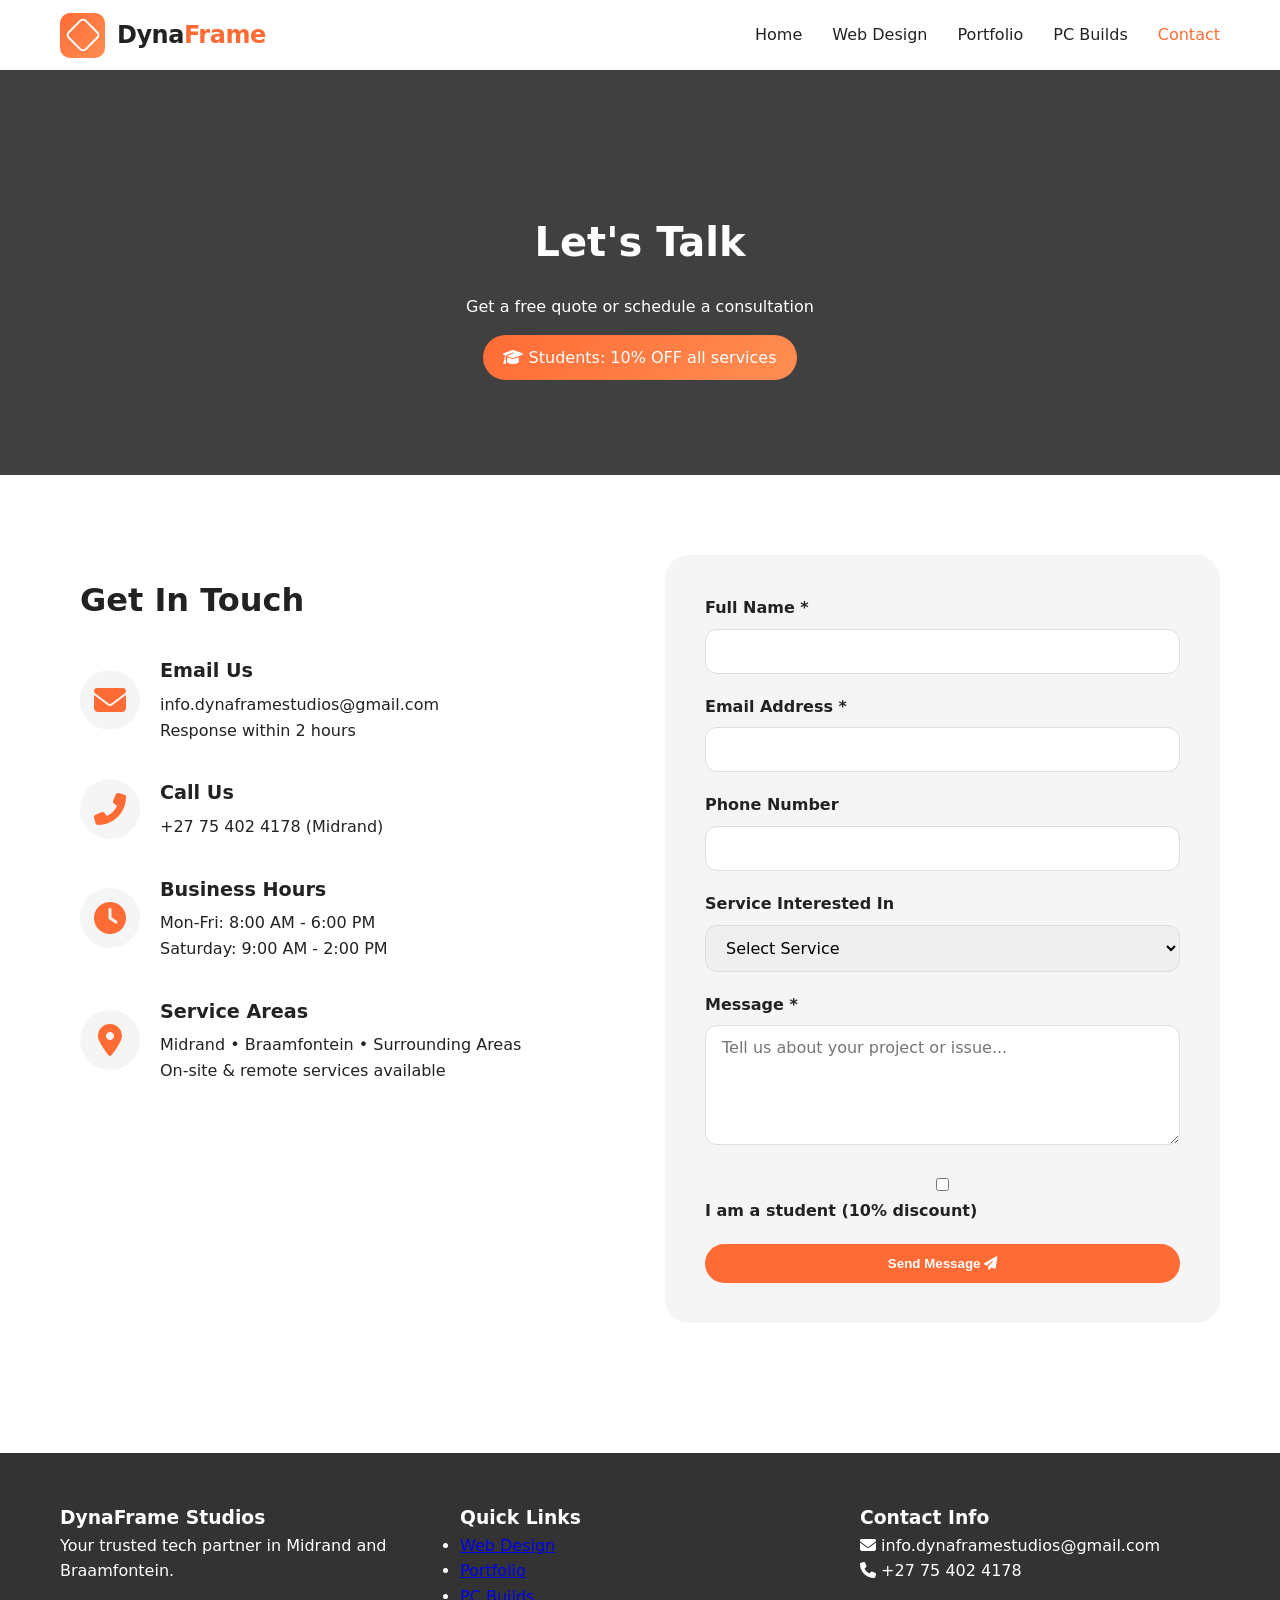
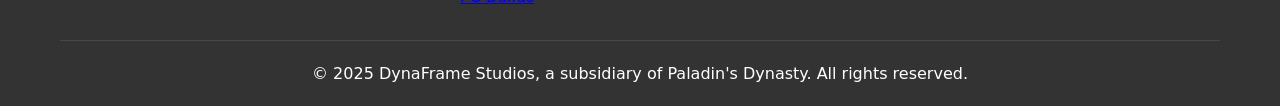
==== commit 0f06d1e4: "changes" ====
--- a/contact.html
+++ b/contact.html
@@ -3,287 +3,228 @@
 <head>
     <meta charset="UTF-8">
     <meta name="viewport" content="width=device-width, initial-scale=1.0">
-    <title>Contact DynaFrame Studios | Free Web Design Quote South Africa</title>
-    <link rel="stylesheet" href="styles.css">
-    <link rel="icon" href="icon.png" type="image/png">
-    <meta name="description" content="Contact DynaFrame Studios for a free web design quote. Basic R1800, E-commerce R2500, Accommodation R2800. Student discount available. Respond within 2 hours.">
-    <link rel="stylesheet" href="https://cdnjs.cloudflare.com/ajax/libs/font-awesome/6.5.2/css/all.min.css">
+    <title>Contact Us - DynaFrame Studios | Midrand & Braamfontein</title>
+    <link rel="stylesheet" href="https://cdnjs.cloudflare.com/ajax/libs/font-awesome/6.5.1/css/all.min.css">
+    <style>
+        :root {
+            --primary-orange: #FF6B35;
+            --secondary-orange: #FF8E53;
+            --white: #FFFFFF;
+            --black: #222222;
+            --dark-gray: #333333;
+            --light-gray: #F5F5F5;
+        }
+        * { margin: 0; padding: 0; box-sizing: border-box; }
+        body { font-family: 'Inter', system-ui, sans-serif; line-height: 1.6; color: var(--black); background-color: var(--white); }
+        .container { max-width: 1200px; margin: 0 auto; padding: 0 20px; }
+        
+        .logo { display: flex; align-items: center; gap: 12px; text-decoration: none; }
+        .logo-graphic { width: 45px; height: 45px; background: linear-gradient(135deg, var(--primary-orange) 0%, var(--secondary-orange) 100%); border-radius: 10px; position: relative; display: flex; align-items: center; justify-content: center; }
+        .logo-graphic::before { content: ""; position: absolute; width: 22px; height: 22px; border: 2px solid var(--white); border-radius: 5px; transform: rotate(45deg); }
+        .logo-text { font-size: 1.5rem; font-weight: 700; color: var(--black); letter-spacing: -0.02em; }
+        .logo-text span { color: var(--primary-orange); }
+        .navbar { background: var(--white); box-shadow: 0 1px 3px rgba(0,0,0,0.05); position: fixed; width: 100%; top: 0; z-index: 1000; }
+        .nav-container { max-width: 1200px; margin: 0 auto; padding: 0 20px; display: flex; justify-content: space-between; align-items: center; height: 70px; }
+        .nav-menu { display: flex; list-style: none; gap: 30px; }
+        .nav-link { text-decoration: none; color: var(--black); font-weight: 500; transition: color 0.2s; }
+        .nav-link:hover, .nav-link.active { color: var(--primary-orange); }
+        
+        .page-hero { background: linear-gradient(rgba(0,0,0,0.75), rgba(0,0,0,0.75)), url('https://images.unsplash.com/photo-1552664730-d307ca884978?ixlib=rb-4.0.3&auto=format&fit=crop&w=1200&q=80'); background-size: cover; background-position: center; color: var(--white); padding: 140px 0 80px; text-align: center; margin-top: 70px; }
+        .page-hero h1 { font-size: 2.5rem; margin-bottom: 20px; }
+        .student-banner { background: linear-gradient(135deg, #FF6B35, #FF8E53); color: white; padding: 10px 20px; border-radius: 40px; display: inline-block; margin: 15px 0; }
+        
+        .btn { display: inline-block; padding: 12px 30px; border-radius: 40px; text-decoration: none; font-weight: 600; transition: all 0.2s; border: none; cursor: pointer; }
+        .btn-primary { background: var(--primary-orange); color: var(--white); }
+        .btn-primary:hover { background: var(--secondary-orange); transform: translateY(-2px); }
+        
+        .contact-content { padding: 80px 0; }
+        .contact-grid { display: grid; grid-template-columns: 1fr 1fr; gap: 50px; }
+        .contact-info { padding: 20px; }
+        .contact-method { display: flex; align-items: center; margin-bottom: 35px; }
+        .contact-icon { font-size: 2rem; width: 60px; height: 60px; background: var(--light-gray); border-radius: 60px; display: flex; align-items: center; justify-content: center; margin-right: 20px; color: var(--primary-orange); }
+        .contact-details h3 { margin-bottom: 5px; font-size: 1.2rem; }
+        
+        .contact-form { background: var(--light-gray); padding: 40px; border-radius: 24px; }
+        .form-group { margin-bottom: 20px; }
+        .form-group label { display: block; margin-bottom: 8px; font-weight: 600; }
+        .form-group input, .form-group select, .form-group textarea { width: 100%; padding: 12px 16px; border: 1px solid #ddd; border-radius: 12px; font-size: 1rem; font-family: inherit; transition: 0.2s; }
+        .form-group input:focus, .form-group select:focus, .form-group textarea:focus { outline: none; border-color: var(--primary-orange); box-shadow: 0 0 0 3px rgba(255,107,53,0.1); }
+        .form-group textarea { height: 120px; resize: vertical; }
+        
+        .footer { background: var(--dark-gray); color: var(--white); padding: 50px 0 20px; margin-top: 50px; }
+        .footer-content { display: grid; grid-template-columns: repeat(auto-fit, minmax(250px, 1fr)); gap: 40px; margin-bottom: 30px; }
+        .footer-bottom { text-align: center; padding-top: 20px; border-top: 1px solid rgba(255,255,255,0.1); }
+        
+        @media (max-width: 768px) {
+            .nav-menu { display: none; }
+            .contact-grid { grid-template-columns: 1fr; }
+        }
+    </style>
 </head>
 <body>
-
-<!-- TOP BAR -->
-<div class="top-bar">
-    <div class="container">
-        <div class="top-bar-content">
-            <div class="contact-info-top">
-                <a href="mailto:info.dynaframestudios@gmail.com"><i class="fas fa-envelope"></i> info.dynaframestudios@gmail.com</a>
-                <a href="tel:+27754024178"><i class="fas fa-phone-alt"></i> +27 75 402 4178</a>
-            </div>
-            <div class="social-icons-top">
-                <a href="https://facebook.com/dynaframestudios" target="_blank" class="social-icon"><i class="fab fa-facebook-f"></i></a>
-                <a href="https://tiktok.com/@dynaframestudios" target="_blank" class="social-icon"><i class="fab fa-tiktok"></i></a>
-                <a href="https://instagram.com/dynaframe.studios" target="_blank" class="social-icon"><i class="fab fa-instagram"></i></a>
-                <button class="currency-toggle" onclick="showCurrencyModal()">🌐 View USD</button>
-            </div>
-        </div>
-    </div>
-</div>
-
-<!-- NAVBAR -->
-<nav class="navbar">
-    <div class="nav-container">
-        <a href="index.html" class="logo">
-            <div class="logo-graphic"></div>
-            <span class="logo-text">Dyna<span>Frame</span></span>
-        </a>
-        <ul class="nav-menu">
-            <li><a href="index.html" class="nav-link">Home</a></li>
-            <li><a href="web-design.html" class="nav-link">Web Design</a></li>
-            <li><a href="contact.html" class="nav-link active">Contact</a></li>
-            <li><button class="theme-toggle" id="themeToggle">☀️ Light</button></li>
-        </ul>
-        <div class="mobile-menu-toggle" id="mobileToggle">
-            <span></span><span></span><span></span>
-        </div>
-    </div>
-</nav>
-
-<!-- Currency Modal -->
-<div class="modal-overlay" id="currencyModal">
-    <div class="modal-content">
-        <button class="modal-close" onclick="closeCurrencyModal()">✕</button>
-        <h2>Choose Currency</h2>
-        <p>Prices will update across the whole site.</p>
-        <div class="currency-btns">
-            <button class="currency-btn" onclick="selectCurrency('ZAR')">🇿🇦 ZAR</button>
-            <button class="currency-btn" onclick="selectCurrency('USD')">🇺🇸 USD</button>
-        </div>
-    </div>
-</div>
-
-<!-- PAGE HERO -->
-<section class="page-hero">
-    <div class="container">
-        <div class="hero-badge" style="margin-bottom:18px;">
-            <i class="fas fa-envelope"></i> Get in Touch
-        </div>
-        <h1>Ready to Transform Your Business?</h1>
-        <p>We respond to all enquiries within 2 hours. Let's build something great together.</p>
-        <div style="margin-top:22px;">
-            <div class="student-banner">🎓 Student discount available — 10% off all packages</div>
-        </div>
-    </div>
-</section>
-
-<!-- CONTACT SECTION -->
-<section class="contact-form" style="background:var(--section-bg);">
-    <div class="container">
-        <div style="display:grid;grid-template-columns:1fr 2fr;gap:40px;align-items:start;" class="contact-layout">
-
-            <!-- Info side -->
-            <div class="fade-in">
-                <h2 style="font-size:1.6rem;margin-bottom:8px;">Contact Info</h2>
-                <p style="color:var(--text-secondary);margin-bottom:32px;font-size:0.95rem;">Reach out via any channel below — we're always available.</p>
-
-                <div style="display:flex;flex-direction:column;gap:18px;">
-                    <a href="mailto:info.dynaframestudios@gmail.com" style="display:flex;align-items:center;gap:14px;padding:18px;background:var(--white);border-radius:var(--radius);border:1.5px solid var(--border);text-decoration:none;color:inherit;transition:all 0.2s;" class="contact-card">
-                        <div style="width:44px;height:44px;background:rgba(255,107,53,0.1);border-radius:10px;display:flex;align-items:center;justify-content:center;color:var(--orange);font-size:1.1rem;flex-shrink:0;"><i class="fas fa-envelope"></i></div>
-                        <div>
-                            <div style="font-weight:600;font-size:0.88rem;color:var(--text-secondary);">Email Us</div>
-                            <div style="font-size:0.93rem;font-weight:500;">info.dynaframestudios@gmail.com</div>
-                        </div>
-                    </a>
-                    <a href="tel:+27754024178" style="display:flex;align-items:center;gap:14px;padding:18px;background:var(--white);border-radius:var(--radius);border:1.5px solid var(--border);text-decoration:none;color:inherit;transition:all 0.2s;" class="contact-card">
-                        <div style="width:44px;height:44px;background:rgba(255,107,53,0.1);border-radius:10px;display:flex;align-items:center;justify-content:center;color:var(--orange);font-size:1.1rem;flex-shrink:0;"><i class="fas fa-phone-alt"></i></div>
-                        <div>
-                            <div style="font-weight:600;font-size:0.88rem;color:var(--text-secondary);">Call Us</div>
-                            <div style="font-size:0.93rem;font-weight:500;">+27 75 402 4178</div>
-                        </div>
-                    </a>
-                    <a href="https://wa.me/27754024178" target="_blank" style="display:flex;align-items:center;gap:14px;padding:18px;background:var(--white);border-radius:var(--radius);border:1.5px solid var(--border);text-decoration:none;color:inherit;transition:all 0.2s;" class="contact-card">
-                        <div style="width:44px;height:44px;background:rgba(37,211,102,0.1);border-radius:10px;display:flex;align-items:center;justify-content:center;color:#25D366;font-size:1.1rem;flex-shrink:0;"><i class="fab fa-whatsapp"></i></div>
-                        <div>
-                            <div style="font-weight:600;font-size:0.88rem;color:var(--text-secondary);">WhatsApp</div>
-                            <div style="font-size:0.93rem;font-weight:500;">+27 75 402 4178</div>
-                        </div>
-                    </a>
-                    <div style="display:flex;align-items:center;gap:14px;padding:18px;background:var(--white);border-radius:var(--radius);border:1.5px solid var(--border);" class="contact-card">
-                        <div style="width:44px;height:44px;background:rgba(255,107,53,0.1);border-radius:10px;display:flex;align-items:center;justify-content:center;color:var(--orange);font-size:1.1rem;flex-shrink:0;"><i class="fas fa-map-marker-alt"></i></div>
-                        <div>
-                            <div style="font-weight:600;font-size:0.88rem;color:var(--text-secondary);">Location</div>
-                            <div style="font-size:0.93rem;font-weight:500;">Midrand, Gauteng, South Africa</div>
-                        </div>
-                    </div>
-                </div>
-
-                <div style="margin-top:32px;padding:22px;background:linear-gradient(135deg,var(--navy),#1a1d3a);border-radius:var(--radius);color:white;text-align:center;">
-                    <div style="font-size:1.5rem;margin-bottom:8px;">⏱️</div>
-                    <div style="font-family:var(--font-display);font-weight:700;font-size:1rem;margin-bottom:4px;">2-Hour Response</div>
-                    <div style="font-size:0.85rem;color:rgba(255,255,255,0.65);">We guarantee a response to every enquiry within 2 business hours.</div>
-                </div>
-            </div>
-
-            <!-- Form side -->
-            <div class="form-container fade-in" style="margin:0;">
-                <h2 style="text-align:center;margin-bottom:8px;">Request a Free Quote</h2>
-                <p style="text-align:center;color:var(--text-secondary);font-size:0.93rem;margin-bottom:30px;">Tell us about your project — it's completely free and zero obligation.</p>
-
-                <form action="https://formsubmit.co/info.dynaframestudios@gmail.com" method="POST">
-                    <input type="hidden" name="_subject" value="New Website Inquiry - DynaFrame Studios">
-                    <input type="hidden" name="_template" value="table">
-                    <input type="hidden" name="_captcha" value="false">
-                    <input type="hidden" name="_next" value="https://dynaframestudios.co.za/thank-you.html">
-
-                    <div class="form-grid">
-                        <div class="form-group">
-                            <label>Full Name *</label>
-                            <input type="text" name="name" placeholder="Your full name" required>
-                        </div>
-                        <div class="form-group">
-                            <label>Email Address *</label>
-                            <input type="email" name="email" placeholder="your@email.com" required>
-                        </div>
-                        <div class="form-group">
-                            <label>Phone Number</label>
-                            <input type="tel" name="phone" placeholder="+27 ...">
-                        </div>
-                        <div class="form-group">
-                            <label>Your Province *</label>
-                            <select name="province" required>
-                                <option value="">Select province</option>
-                                <option>Gauteng</option><option>Western Cape</option><option>KwaZulu-Natal</option>
-                                <option>Eastern Cape</option><option>Free State</option><option>Limpopo</option>
-                                <option>Mpumalanga</option><option>North West</option><option>Northern Cape</option>
+    <nav class="navbar">
+        <div class="nav-container">
+            <a href="index.html" class="logo">
+                <div class="logo-graphic"></div>
+                <div class="logo-text">Dyna<span>Frame</span></div>
+            </a>
+            <ul class="nav-menu">
+                <li><a href="index.html" class="nav-link">Home</a></li>
+                <li><a href="web-design.html" class="nav-link">Web Design</a></li>
+                <li><a href="portfolio.html" class="nav-link">Portfolio</a></li>
+                <li><a href="pc-builds.html" class="nav-link">PC Builds</a></li>
+                <li><a href="contact.html" class="nav-link active">Contact</a></li>
+            </ul>
+        </div>
+    </nav>
+
+    <section class="page-hero">
+        <div class="container">
+            <h1>Let's Talk</h1>
+            <p>Get a free quote or schedule a consultation</p>
+            <div class="student-banner">
+                <i class="fas fa-graduation-cap"></i> Students: 10% OFF all services
+            </div>
+        </div>
+    </section>
+
+    <section class="contact-content">
+        <div class="container">
+            <div class="contact-grid">
+                <div class="contact-info">
+                    <h2 style="font-size: 2rem; margin-bottom: 30px;">Get In Touch</h2>
+                    
+                    <div class="contact-method">
+                        <div class="contact-icon"><i class="fas fa-envelope"></i></div>
+                        <div class="contact-details">
+                            <h3>Email Us</h3>
+                            <p>info.dynaframestudios@gmail.com</p>
+                            <p>Response within 2 hours</p>
+                        </div>
+                    </div>
+                    
+                    <div class="contact-method">
+                        <div class="contact-icon"><i class="fas fa-phone-alt"></i></div>
+                        <div class="contact-details">
+                            <h3>Call Us</h3>
+                            <p>+27 75 402 4178 (Midrand)</p>
+                        </div>
+                    </div>
+                    
+                    <div class="contact-method">
+                        <div class="contact-icon"><i class="fas fa-clock"></i></div>
+                        <div class="contact-details">
+                            <h3>Business Hours</h3>
+                            <p>Mon-Fri: 8:00 AM - 6:00 PM</p>
+                            <p>Saturday: 9:00 AM - 2:00 PM</p>
+                        </div>
+                    </div>
+                    
+                    <div class="contact-method">
+                        <div class="contact-icon"><i class="fas fa-map-marker-alt"></i></div>
+                        <div class="contact-details">
+                            <h3>Service Areas</h3>
+                            <p>Midrand • Braamfontein • Surrounding Areas</p>
+                            <p>On-site & remote services available</p>
+                        </div>
+                    </div>
+                </div>
+                
+                <div class="contact-form">
+                    <form id="contactForm" action="https://formsubmit.co/info.dynaframestudios@gmail.com" method="POST">
+                        <input type="hidden" name="_subject" value="New Contact Form - DynaFrame Studios">
+                        <input type="hidden" name="_captcha" value="false">
+                        <input type="hidden" name="_next" value="https://dynaframe-studios.surge.sh/thank-you.html">
+                        
+                        <div class="form-group">
+                            <label for="name">Full Name *</label>
+                            <input type="text" id="name" name="name" required>
+                        </div>
+                        
+                        <div class="form-group">
+                            <label for="email">Email Address *</label>
+                            <input type="email" id="email" name="email" required>
+                        </div>
+                        
+                        <div class="form-group">
+                            <label for="phone">Phone Number</label>
+                            <input type="tel" id="phone" name="phone">
+                        </div>
+                        
+                        <div class="form-group">
+                            <label for="service">Service Interested In</label>
+                            <select id="service" name="service">
+                                <option value="">Select Service</option>
+                                <option value="web-design">Web Design</option>
+                                <option value="pc-builds">PC Builds</option>
+                                <option value="repairs">Device Repairs</option>
+                                <option value="other">Other</option>
                             </select>
                         </div>
-                        <div class="form-group full">
-                            <label>Service Needed *</label>
-                            <select name="service" id="service" required>
-                                <option value="">Select a package</option>
-                                <option value="basic">Basic 1-Page Website — R1,800</option>
-                                <option value="ecommerce">E-Commerce Website — R2,500</option>
-                                <option value="accommodation">Accommodation Website — R2,800</option>
-                                <option value="custom">Custom Project</option>
-                            </select>
-                        </div>
-                        <div class="form-group full">
-                            <label>Tell us about your project *</label>
-                            <textarea name="message" id="message" rows="5" placeholder="What type of business do you have? What do you need your website to do? Any branding or design preferences?" required></textarea>
-                        </div>
-                        <div class="form-group full">
-                            <label style="display:flex;align-items:center;gap:9px;cursor:pointer;">
-                                <input type="checkbox" name="student" value="yes" style="width:auto;height:16px;width:16px;accent-color:var(--orange);">
-                                <span>I am a student (10% discount applies)</span>
+                        
+                        <div class="form-group">
+                            <label for="message">Message *</label>
+                            <textarea id="message" name="message" placeholder="Tell us about your project or issue..." required></textarea>
+                        </div>
+                        
+                        <div class="form-group">
+                            <label>
+                                <input type="checkbox" name="student" value="yes"> I am a student (10% discount)
                             </label>
                         </div>
-                    </div>
-
-                    <button type="submit" class="btn btn-primary" style="width:100%;justify-content:center;font-size:1rem;padding:16px;">
-                        <i class="fas fa-paper-plane"></i> Send Message & Get Free Quote
-                    </button>
-                </form>
-            </div>
-        </div>
-    </div>
-</section>
-
-<!-- FOOTER -->
-<footer class="footer">
-    <div class="container">
-        <div class="footer-content">
-            <div class="footer-section footer-logo">
-                <div class="logo" style="margin-bottom:0;">
-                    <div class="logo-graphic"></div>
-                    <span class="logo-text">Dyna<span>Frame</span> Studios</span>
-                </div>
-                <p class="footer-desc">Professional web design agency serving businesses across all 9 provinces of South Africa.</p>
-                <div class="social-links">
-                    <a href="https://facebook.com/dynaframestudios" target="_blank"><i class="fab fa-facebook-f"></i></a>
-                    <a href="https://tiktok.com/@dynaframestudios" target="_blank"><i class="fab fa-tiktok"></i></a>
-                    <a href="https://instagram.com/dynaframe.studios" target="_blank"><i class="fab fa-instagram"></i></a>
-                    <a href="https://youtube.com/@dynaframestudios" target="_blank"><i class="fab fa-youtube"></i></a>
-                </div>
-            </div>
-            <div class="footer-section">
-                <h4>Packages</h4>
-                <ul>
-                    <li><a href="web-design.html#basic">Basic 1-Page — R1,800</a></li>
-                    <li><a href="web-design.html#ecommerce">E-Commerce — R2,500</a></li>
-                    <li><a href="web-design.html#accommodation">Accommodation — R2,800</a></li>
-                </ul>
-            </div>
-            <div class="footer-section">
-                <h4>Contact</h4>
-                <ul>
-                    <li><span>📧 info.dynaframestudios@gmail.com</span></li>
-                    <li><span>📞 +27 75 402 4178</span></li>
-                    <li><span>📍 Midrand, Gauteng, ZA</span></li>
-                </ul>
-            </div>
-        </div>
-        <div class="footer-bottom">
-            <span>&copy; 2025 DynaFrame Studios — A subsidiary of Paladins Dynasty LLC. All rights reserved.</span>
-        </div>
-    </div>
-</footer>
-
-<style>
-    .contact-layout { display: grid; grid-template-columns: 1fr 2fr; gap: 40px; align-items: start; }
-    .contact-card:hover { border-color: rgba(255,107,53,0.4) !important; transform: translateX(4px); }
-    body.dark-mode .contact-card { background: var(--dm-card) !important; border-color: var(--dm-border) !important; color: var(--dm-text) !important; }
-    body.dark-mode .contact-card div[style*="color:var(--text-secondary)"] { color: var(--dm-text-secondary) !important; }
-    @media (max-width: 768px) { .contact-layout { grid-template-columns: 1fr; } }
-</style>
-
-<script>
-    let currentCurrency = localStorage.getItem('currency') || 'ZAR';
-    function showCurrencyModal() { document.getElementById('currencyModal').classList.add('active'); }
-    function closeCurrencyModal() { document.getElementById('currencyModal').classList.remove('active'); }
-    function selectCurrency(currency) {
-        currentCurrency = currency;
-        localStorage.setItem('currency', currency);
-        closeCurrencyModal();
-    }
-
-    const themeToggle = document.getElementById('themeToggle');
-    if (localStorage.getItem('theme') === 'dark') { document.body.classList.add('dark-mode'); themeToggle.textContent = '🌙 Dark'; }
-    themeToggle.addEventListener('click', () => {
-        document.body.classList.toggle('dark-mode');
-        const isDark = document.body.classList.contains('dark-mode');
-        localStorage.setItem('theme', isDark ? 'dark' : 'light');
-        themeToggle.textContent = isDark ? '🌙 Dark' : '☀️ Light';
-    });
-
-    document.getElementById('mobileToggle').addEventListener('click', () => {
-        document.querySelector('.nav-menu').classList.toggle('active');
-    });
-    document.getElementById('currencyModal').addEventListener('click', e => { if (e.target === e.currentTarget) closeCurrencyModal(); });
-
-    // Pre-fill from URL params
-    const params = new URLSearchParams(window.location.search);
-    const pkg = params.get('package');
-    if (pkg) {
-        const svc = document.getElementById('service');
-        if (svc) svc.value = pkg;
-        const msg = document.getElementById('message');
-        const messages = {
-            basic: "I'm interested in the Basic 1-Page Website (R1,800). Please contact me with more details.",
-            ecommerce: "I'm interested in the E-Commerce Website (R2,500). Please contact me with more details.",
-            accommodation: "I'm interested in the Accommodation Website (R2,800). Please contact me with more details."
-        };
-        if (msg && messages[pkg]) msg.value = messages[pkg];
-    }
-
-    // Form submit loading state
-    document.querySelector('form')?.addEventListener('submit', function() {
-        const btn = this.querySelector('button[type="submit"]');
-        if (btn) { btn.disabled = true; btn.innerHTML = '⏳ Sending...'; }
-    });
-
-    const observer = new IntersectionObserver(entries => {
-        entries.forEach(e => { if (e.isIntersecting) e.target.classList.add('visible'); });
-    }, { threshold: 0.1 });
-    document.querySelectorAll('.fade-in').forEach(el => observer.observe(el));
-</script>
+                        
+                        <button type="submit" class="btn btn-primary" style="width: 100%;">Send Message <i class="fas fa-paper-plane"></i></button>
+                    </form>
+                </div>
+            </div>
+        </div>
+    </section>
+
+    <footer class="footer">
+        <div class="container">
+            <div class="footer-content">
+                <div class="footer-section">
+                    <h3>DynaFrame Studios</h3>
+                    <p>Your trusted tech partner in Midrand and Braamfontein.</p>
+                </div>
+                <div class="footer-section">
+                    <h3>Quick Links</h3>
+                    <ul>
+                        <li><a href="web-design.html">Web Design</a></li>
+                        <li><a href="portfolio.html">Portfolio</a></li>
+                        <li><a href="pc-builds.html">PC Builds</a></li>
+                    </ul>
+                </div>
+                <div class="footer-section">
+                    <h3>Contact Info</h3>
+                    <p><i class="fas fa-envelope"></i> info.dynaframestudios@gmail.com</p>
+                    <p><i class="fas fa-phone"></i> +27 75 402 4178</p>
+                </div>
+            </div>
+            <div class="footer-bottom">
+                <p>&copy; 2025 DynaFrame Studios, a subsidiary of Paladin's Dynasty. All rights reserved.</p>
+            </div>
+        </div>
+    </footer>
+
+    <script>
+        document.getElementById('contactForm').addEventListener('submit', function(e) {
+            e.preventDefault();
+            alert('Thank you! We will respond within 2 hours.');
+            this.submit();
+        });
+    </script>
+    
+    <script type="text/javascript">
+    var Tawk_API=Tawk_API||{}, Tawk_LoadStart=new Date();
+    (function(){
+    var s1=document.createElement("script"),s0=document.getElementsByTagName("script")[0];
+    s1.async=true;
+    s1.src='https://embed.tawk.to/68ec91b77e32cc195255b3de/1j7e1idgv';
+    s1.charset='UTF-8';
+    s1.setAttribute('crossorigin','*');
+    s0.parentNode.insertBefore(s1,s0);
+    })();
+    </script>
 </body>
-</html>
+</html>
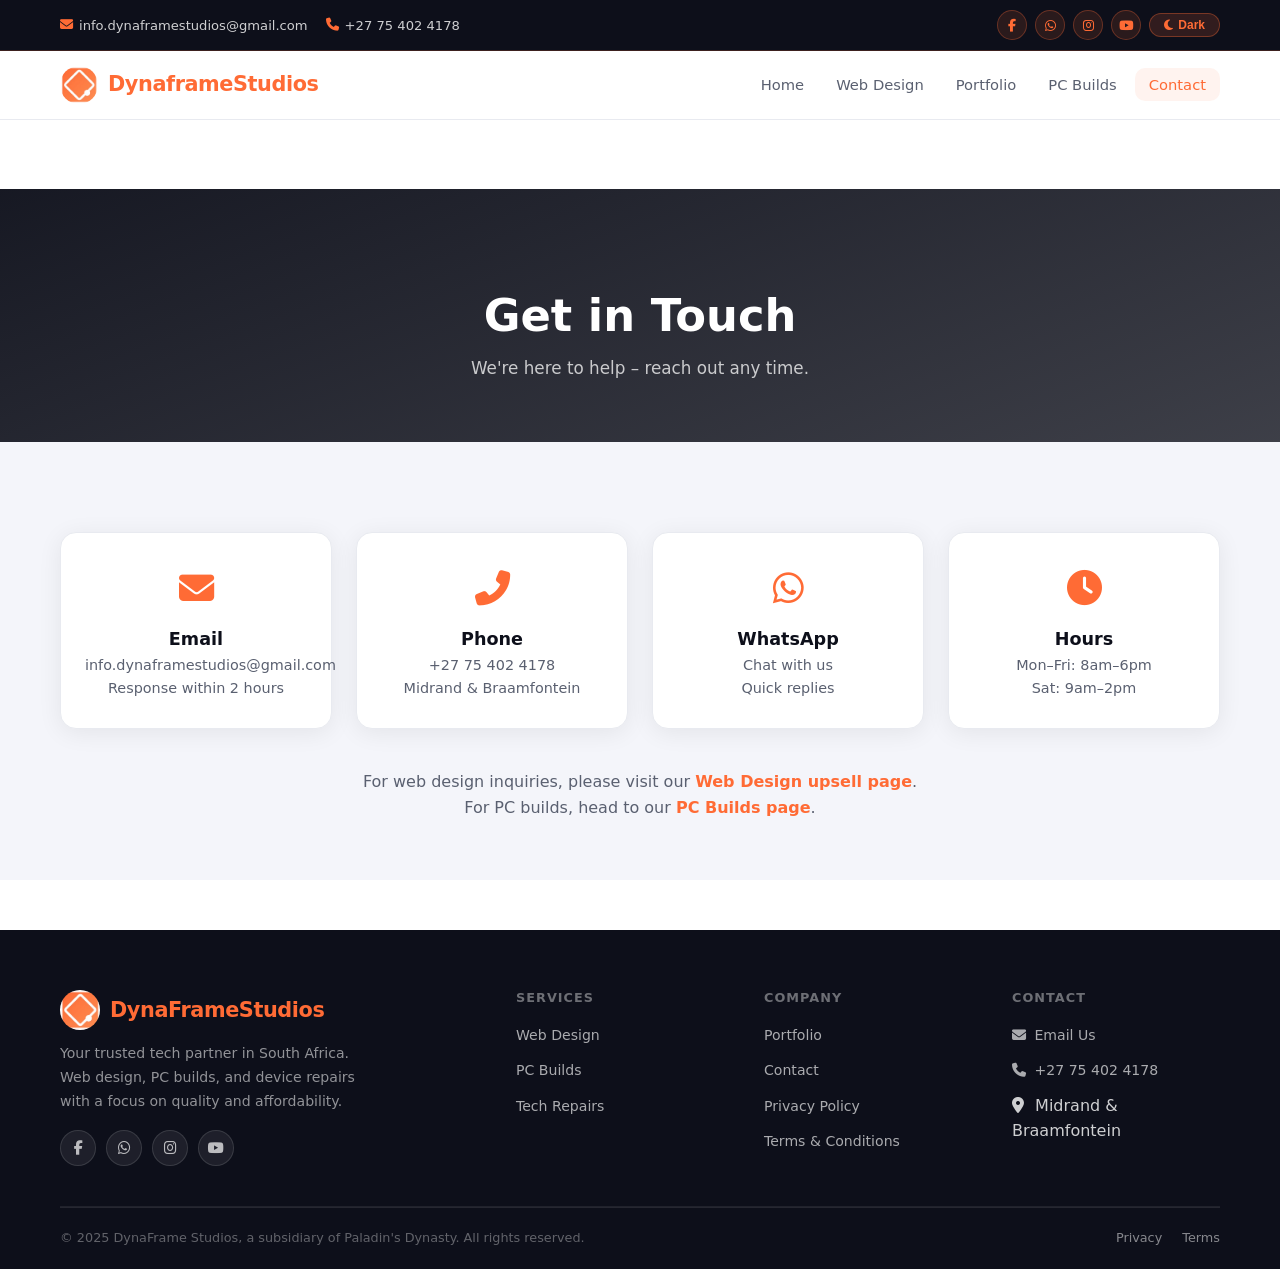
==== commit c4e39481: "so much" ====
--- a/contact.html
+++ b/contact.html
@@ -1,221 +1,208 @@
 <!DOCTYPE html>
 <html lang="en">
 <head>
-    <meta charset="UTF-8">
-    <meta name="viewport" content="width=device-width, initial-scale=1.0">
-    <title>Contact Us - DynaFrame Studios | Midrand & Braamfontein</title>
-    <link rel="stylesheet" href="https://cdnjs.cloudflare.com/ajax/libs/font-awesome/6.5.1/css/all.min.css">
-    <style>
-        :root {
-            --primary-orange: #FF6B35;
-            --secondary-orange: #FF8E53;
-            --white: #FFFFFF;
-            --black: #222222;
-            --dark-gray: #333333;
-            --light-gray: #F5F5F5;
-        }
-        * { margin: 0; padding: 0; box-sizing: border-box; }
-        body { font-family: 'Inter', system-ui, sans-serif; line-height: 1.6; color: var(--black); background-color: var(--white); }
-        .container { max-width: 1200px; margin: 0 auto; padding: 0 20px; }
-        
-        .logo { display: flex; align-items: center; gap: 12px; text-decoration: none; }
-        .logo-graphic { width: 45px; height: 45px; background: linear-gradient(135deg, var(--primary-orange) 0%, var(--secondary-orange) 100%); border-radius: 10px; position: relative; display: flex; align-items: center; justify-content: center; }
-        .logo-graphic::before { content: ""; position: absolute; width: 22px; height: 22px; border: 2px solid var(--white); border-radius: 5px; transform: rotate(45deg); }
-        .logo-text { font-size: 1.5rem; font-weight: 700; color: var(--black); letter-spacing: -0.02em; }
-        .logo-text span { color: var(--primary-orange); }
-        .navbar { background: var(--white); box-shadow: 0 1px 3px rgba(0,0,0,0.05); position: fixed; width: 100%; top: 0; z-index: 1000; }
-        .nav-container { max-width: 1200px; margin: 0 auto; padding: 0 20px; display: flex; justify-content: space-between; align-items: center; height: 70px; }
-        .nav-menu { display: flex; list-style: none; gap: 30px; }
-        .nav-link { text-decoration: none; color: var(--black); font-weight: 500; transition: color 0.2s; }
-        .nav-link:hover, .nav-link.active { color: var(--primary-orange); }
-        
-        .page-hero { background: linear-gradient(rgba(0,0,0,0.75), rgba(0,0,0,0.75)), url('https://images.unsplash.com/photo-1552664730-d307ca884978?ixlib=rb-4.0.3&auto=format&fit=crop&w=1200&q=80'); background-size: cover; background-position: center; color: var(--white); padding: 140px 0 80px; text-align: center; margin-top: 70px; }
-        .page-hero h1 { font-size: 2.5rem; margin-bottom: 20px; }
-        .student-banner { background: linear-gradient(135deg, #FF6B35, #FF8E53); color: white; padding: 10px 20px; border-radius: 40px; display: inline-block; margin: 15px 0; }
-        
-        .btn { display: inline-block; padding: 12px 30px; border-radius: 40px; text-decoration: none; font-weight: 600; transition: all 0.2s; border: none; cursor: pointer; }
-        .btn-primary { background: var(--primary-orange); color: var(--white); }
-        .btn-primary:hover { background: var(--secondary-orange); transform: translateY(-2px); }
-        
-        .contact-content { padding: 80px 0; }
-        .contact-grid { display: grid; grid-template-columns: 1fr 1fr; gap: 50px; }
-        .contact-info { padding: 20px; }
-        .contact-method { display: flex; align-items: center; margin-bottom: 35px; }
-        .contact-icon { font-size: 2rem; width: 60px; height: 60px; background: var(--light-gray); border-radius: 60px; display: flex; align-items: center; justify-content: center; margin-right: 20px; color: var(--primary-orange); }
-        .contact-details h3 { margin-bottom: 5px; font-size: 1.2rem; }
-        
-        .contact-form { background: var(--light-gray); padding: 40px; border-radius: 24px; }
-        .form-group { margin-bottom: 20px; }
-        .form-group label { display: block; margin-bottom: 8px; font-weight: 600; }
-        .form-group input, .form-group select, .form-group textarea { width: 100%; padding: 12px 16px; border: 1px solid #ddd; border-radius: 12px; font-size: 1rem; font-family: inherit; transition: 0.2s; }
-        .form-group input:focus, .form-group select:focus, .form-group textarea:focus { outline: none; border-color: var(--primary-orange); box-shadow: 0 0 0 3px rgba(255,107,53,0.1); }
-        .form-group textarea { height: 120px; resize: vertical; }
-        
-        .footer { background: var(--dark-gray); color: var(--white); padding: 50px 0 20px; margin-top: 50px; }
-        .footer-content { display: grid; grid-template-columns: repeat(auto-fit, minmax(250px, 1fr)); gap: 40px; margin-bottom: 30px; }
-        .footer-bottom { text-align: center; padding-top: 20px; border-top: 1px solid rgba(255,255,255,0.1); }
-        
-        @media (max-width: 768px) {
-            .nav-menu { display: none; }
-            .contact-grid { grid-template-columns: 1fr; }
-        }
-    </style>
+    <meta charset="UTF-8" />
+    <meta name="viewport" content="width=device-width, initial-scale=1.0" />
+    <title>Contact | DynaFrame Studios</title>
+    <link rel="stylesheet" href="https://cdnjs.cloudflare.com/ajax/libs/font-awesome/6.5.1/css/all.min.css" />
+    <link rel="stylesheet" href="styles.css" />
+	<link rel="icon" href="images/logo.jpeg" type="image/png" />
 </head>
 <body>
-    <nav class="navbar">
+    <!-- TOP BAR & NAVBAR -->
+    <!-- ===== TOP BAR ===== -->
+    <div class="top-bar">
+        <div class="container top-bar-content">
+            <div class="top-bar-left">
+                <a href="mailto:info.dynaframestudios@gmail.com"><i class="fas fa-envelope"></i> info.dynaframestudios@gmail.com</a>
+                <a href="tel:+27754024178"><i class="fas fa-phone"></i> +27 75 402 4178</a>
+            </div>
+            <div class="top-bar-right">
+                <a href="https://www.facebook.com/dynaframestudios" target="_blank" class="social-icon-top" aria-label="Facebook"><i class="fab fa-facebook-f"></i></a>
+                        <a href="https://wa.me/27754024178" target="_blank" class="social-icon-top" aria-label="WhatsApp"><i class="fab fa-whatsapp"></i></a>
+                        <a href="https://www.instagram.com/dynaframestudios" target="_blank" class="social-icon-top" aria-label="Instagram"><i class="fab fa-instagram"></i></a>
+                        <a href="https://www.youtube.com/@dynaframestudios" target="_blank" class="social-icon-top" aria-label="YouTube"><i class="fab fa-youtube"></i></a>
+                <button class="theme-toggle-top" id="themeToggleTop"><i class="fas fa-moon"></i> Dark</button>
+            </div>
+        </div>
+    </div>
+
+    <!-- ===== NAVBAR ===== -->
+    <nav class="navbar" id="navbar">
         <div class="nav-container">
-            <a href="index.html" class="logo">
-                <div class="logo-graphic"></div>
-                <div class="logo-text">Dyna<span>Frame</span></div>
-            </a>
-            <ul class="nav-menu">
-                <li><a href="index.html" class="nav-link">Home</a></li>
+           <a href="index.html" class="logo">
+    <img src="images/logo.jpeg" alt="DynaFrame Studios" class="nav-logo" />
+    <span class="logo-text">Dynaframe<span>Studios</span></span>
+</a>
+            <ul class="nav-menu" id="navMenu">
+                <li><a href="index.html" class="nav-link active">Home</a></li>
                 <li><a href="web-design.html" class="nav-link">Web Design</a></li>
                 <li><a href="portfolio.html" class="nav-link">Portfolio</a></li>
                 <li><a href="pc-builds.html" class="nav-link">PC Builds</a></li>
-                <li><a href="contact.html" class="nav-link active">Contact</a></li>
+                <li><a href="contact.html" class="nav-link">Contact</a></li>
             </ul>
+            <button class="mobile-menu-toggle" id="mobileToggle" aria-label="Toggle menu">
+                <span></span><span></span><span></span>
+            </button>
         </div>
     </nav>
 
+    <!-- PAGE HERO -->
     <section class="page-hero">
+        <div class="container"><h1>Get in Touch</h1><p>We're here to help – reach out any time.</p></div>
+    </section>
+
+    <!-- CONTACT METHODS -->
+    <section style="padding:60px 0;background:var(--section-bg);">
         <div class="container">
-            <h1>Let's Talk</h1>
-            <p>Get a free quote or schedule a consultation</p>
-            <div class="student-banner">
-                <i class="fas fa-graduation-cap"></i> Students: 10% OFF all services
+            <div class="contact-methods">
+                <div class="contact-method">
+                    <div class="icon"><i class="fas fa-envelope"></i></div>
+                    <h3>Email</h3>
+                    <p><a href="mailto:info.dynaframestudios@gmail.com">info.dynaframestudios@gmail.com</a></p>
+                    <p>Response within 2 hours</p>
+                </div>
+                <div class="contact-method">
+                    <div class="icon"><i class="fas fa-phone-alt"></i></div>
+                    <h3>Phone</h3>
+                    <p><a href="tel:+27754024178">+27 75 402 4178</a></p>
+                    <p>Midrand &amp; Braamfontein</p>
+                </div>
+                <div class="contact-method">
+                    <div class="icon"><i class="fab fa-whatsapp"></i></div>
+                    <h3>WhatsApp</h3>
+                    <p><a href="https://wa.me/27754024178">Chat with us</a></p>
+                    <p>Quick replies</p>
+                </div>
+                <div class="contact-method">
+                    <div class="icon"><i class="fas fa-clock"></i></div>
+                    <h3>Hours</h3>
+                    <p>Mon–Fri: 8am–6pm</p>
+                    <p>Sat: 9am–2pm</p>
+                </div>
+            </div>
+            <div style="text-align:center;margin-top:40px;">
+                <p style="color:var(--text-secondary);">For web design inquiries, please visit our <a href="web-design.html" style="color:var(--orange);font-weight:600;">Web Design upsell page</a>.</p>
+                <p style="color:var(--text-secondary);">For PC builds, head to our <a href="pc-builds.html" style="color:var(--orange);font-weight:600;">PC Builds page</a>.</p>
             </div>
         </div>
     </section>
 
-    <section class="contact-content">
+    <!-- FOOTER -->
+    <!-- ===== FOOTER ===== -->
+     <footer class="footer">
         <div class="container">
-            <div class="contact-grid">
-                <div class="contact-info">
-                    <h2 style="font-size: 2rem; margin-bottom: 30px;">Get In Touch</h2>
-                    
-                    <div class="contact-method">
-                        <div class="contact-icon"><i class="fas fa-envelope"></i></div>
-                        <div class="contact-details">
-                            <h3>Email Us</h3>
-                            <p>info.dynaframestudios@gmail.com</p>
-                            <p>Response within 2 hours</p>
-                        </div>
+            <div class="footer-grid">
+                <div class="footer-brand">
+                   <a href="index.html" class="logo">
+    <img src="images/logo.jpeg" alt="DynaFrame Studios" class="footer-logo" />
+    <span class="logo-text">DynaFrame<span>Studios</span></span>
+                    </a>
+                    <p>Your trusted tech partner in South Africa. Web design, PC builds, and device repairs with a focus on quality and affordability.</p>
+                    <div class="footer-social">
+                        <a href="https://www.facebook.com/dynaframestudios" target="_blank" aria-label="Facebook"><i class="fab fa-facebook-f"></i></a>
+                        <a href="https://wa.me/27754024178" target="_blank" aria-label="WhatsApp"><i class="fab fa-whatsapp"></i></a>
+                        <a href="https://www.instagram.com/dynaframestudios" target="_blank" aria-label="Instagram"><i class="fab fa-instagram"></i></a>
+                        <a href="https://www.youtube.com/@dynaframestudios" target="_blank" aria-label="YouTube"><i class="fab fa-youtube"></i></a>
                     </div>
-                    
-                    <div class="contact-method">
-                        <div class="contact-icon"><i class="fas fa-phone-alt"></i></div>
-                        <div class="contact-details">
-                            <h3>Call Us</h3>
-                            <p>+27 75 402 4178 (Midrand)</p>
-                        </div>
-                    </div>
-                    
-                    <div class="contact-method">
-                        <div class="contact-icon"><i class="fas fa-clock"></i></div>
-                        <div class="contact-details">
-                            <h3>Business Hours</h3>
-                            <p>Mon-Fri: 8:00 AM - 6:00 PM</p>
-                            <p>Saturday: 9:00 AM - 2:00 PM</p>
-                        </div>
-                    </div>
-                    
-                    <div class="contact-method">
-                        <div class="contact-icon"><i class="fas fa-map-marker-alt"></i></div>
-                        <div class="contact-details">
-                            <h3>Service Areas</h3>
-                            <p>Midrand • Braamfontein • Surrounding Areas</p>
-                            <p>On-site & remote services available</p>
-                        </div>
-                    </div>
-                </div>
-                
-                <div class="contact-form">
-                    <form id="contactForm" action="https://formsubmit.co/info.dynaframestudios@gmail.com" method="POST">
-                        <input type="hidden" name="_subject" value="New Contact Form - DynaFrame Studios">
-                        <input type="hidden" name="_captcha" value="false">
-                        <input type="hidden" name="_next" value="https://dynaframe-studios.surge.sh/thank-you.html">
-                        
-                        <div class="form-group">
-                            <label for="name">Full Name *</label>
-                            <input type="text" id="name" name="name" required>
-                        </div>
-                        
-                        <div class="form-group">
-                            <label for="email">Email Address *</label>
-                            <input type="email" id="email" name="email" required>
-                        </div>
-                        
-                        <div class="form-group">
-                            <label for="phone">Phone Number</label>
-                            <input type="tel" id="phone" name="phone">
-                        </div>
-                        
-                        <div class="form-group">
-                            <label for="service">Service Interested In</label>
-                            <select id="service" name="service">
-                                <option value="">Select Service</option>
-                                <option value="web-design">Web Design</option>
-                                <option value="pc-builds">PC Builds</option>
-                                <option value="repairs">Device Repairs</option>
-                                <option value="other">Other</option>
-                            </select>
-                        </div>
-                        
-                        <div class="form-group">
-                            <label for="message">Message *</label>
-                            <textarea id="message" name="message" placeholder="Tell us about your project or issue..." required></textarea>
-                        </div>
-                        
-                        <div class="form-group">
-                            <label>
-                                <input type="checkbox" name="student" value="yes"> I am a student (10% discount)
-                            </label>
-                        </div>
-                        
-                        <button type="submit" class="btn btn-primary" style="width: 100%;">Send Message <i class="fas fa-paper-plane"></i></button>
-                    </form>
-                </div>
-            </div>
-        </div>
-    </section>
-
-    <footer class="footer">
-        <div class="container">
-            <div class="footer-content">
-                <div class="footer-section">
-                    <h3>DynaFrame Studios</h3>
-                    <p>Your trusted tech partner in Midrand and Braamfontein.</p>
-                </div>
-                <div class="footer-section">
-                    <h3>Quick Links</h3>
+                </div>
+                <div class="footer-col">
+                    <h4>Services</h4>
                     <ul>
                         <li><a href="web-design.html">Web Design</a></li>
+                        <li><a href="pc-builds.html">PC Builds</a></li>
+                        <li><a href="contact.html">Tech Repairs</a></li>
+                    </ul>
+                </div>
+                <div class="footer-col">
+                    <h4>Company</h4>
+                    <ul>
                         <li><a href="portfolio.html">Portfolio</a></li>
-                        <li><a href="pc-builds.html">PC Builds</a></li>
+                        <li><a href="contact.html">Contact</a></li>
+                        <li><a href="privacy.html">Privacy Policy</a></li>
+                        <li><a href="terms.html">Terms &amp; Conditions</a></li>
                     </ul>
                 </div>
-                <div class="footer-section">
-                    <h3>Contact Info</h3>
-                    <p><i class="fas fa-envelope"></i> info.dynaframestudios@gmail.com</p>
-                    <p><i class="fas fa-phone"></i> +27 75 402 4178</p>
+                <div class="footer-col">
+                    <h4>Contact</h4>
+                    <ul>
+                        <li><a href="mailto:info.dynaframestudios@gmail.com"><i class="fas fa-envelope" style="width:18px;"></i> Email Us</a></li>
+                        <li><a href="tel:+27754024178"><i class="fas fa-phone" style="width:18px;"></i> +27 75 402 4178</a></li>
+                        <li><span><i class="fas fa-map-marker-alt" style="width:18px;"></i> Midrand &amp; Braamfontein</span></li>
+                    </ul>
                 </div>
             </div>
             <div class="footer-bottom">
-                <p>&copy; 2025 DynaFrame Studios, a subsidiary of Paladin's Dynasty. All rights reserved.</p>
+                <span>&copy; 2025 DynaFrame Studios, a subsidiary of Paladin's Dynasty. All rights reserved.</span>
+                <span>
+                    <a href="privacy.html">Privacy</a>
+                    <a href="terms.html">Terms</a>
+                </span>
             </div>
         </div>
     </footer>
-
-    <script>
-        document.getElementById('contactForm').addEventListener('submit', function(e) {
-            e.preventDefault();
-            alert('Thank you! We will respond within 2 hours.');
-            this.submit();
-        });
-    </script>
-    
-    <script type="text/javascript">
+<script>
+  // Dark mode toggle
+  (function() {
+    const toggleBtn = document.getElementById('themeToggleTop');
+    const body = document.body;
+    const saved = localStorage.getItem('df-theme');
+    if (saved === 'dark') {
+      body.classList.add('dark-mode');
+      if (toggleBtn) toggleBtn.innerHTML = '<i class="fas fa-sun"></i> Light';
+    } else {
+      if (toggleBtn) toggleBtn.innerHTML = '<i class="fas fa-moon"></i> Dark';
+    }
+    if (toggleBtn) {
+      toggleBtn.addEventListener('click', function() {
+        body.classList.toggle('dark-mode');
+        const isDark = body.classList.contains('dark-mode');
+        localStorage.setItem('df-theme', isDark ? 'dark' : 'light');
+        toggleBtn.innerHTML = isDark ? '<i class="fas fa-sun"></i> Light' : '<i class="fas fa-moon"></i> Dark';
+      });
+    }
+  })();
+
+  // Mobile menu toggle
+  (function() {
+    const toggle = document.getElementById('mobileToggle');
+    const menu = document.getElementById('navMenu');
+    if (toggle && menu) {
+      toggle.addEventListener('click', function() {
+        menu.classList.toggle('active');
+      });
+      menu.querySelectorAll('.nav-link').forEach(link => {
+        link.addEventListener('click', () => menu.classList.remove('active'));
+      });
+      document.addEventListener('click', function(e) {
+        if (!menu.contains(e.target) && !toggle.contains(e.target)) {
+          menu.classList.remove('active');
+        }
+      });
+    }
+  })();
+
+  // Scroll reveal (fade-in)
+  (function() {
+    const observer = new IntersectionObserver((entries) => {
+      entries.forEach(entry => {
+        if (entry.isIntersecting) entry.target.classList.add('visible');
+      });
+    }, { threshold: 0.15 });
+    document.querySelectorAll('.fade-in').forEach(el => observer.observe(el));
+  })();
+
+  // Active nav link highlight
+  (function() {
+    const current = window.location.pathname.split('/').pop() || 'index.html';
+    document.querySelectorAll('.nav-link').forEach(link => {
+      const href = link.getAttribute('href');
+      if (href === current) link.classList.add('active');
+      else link.classList.remove('active');
+    });
+  })();
+</script>
+	 <script type="text/javascript">
     var Tawk_API=Tawk_API||{}, Tawk_LoadStart=new Date();
     (function(){
     var s1=document.createElement("script"),s0=document.getElementsByTagName("script")[0];
--- a/styles.css
+++ b/styles.css
@@ -0,0 +1,1432 @@
+@import url('https://fonts.googleapis.com/css2?family=Syne:wght@400;600;700;800&family=DM+Sans:ital,wght@0,300;0,400;0,500;0,600;1,400&display=swap');
+
+/* ===== CSS VARIABLES ===== */
+:root {
+    --orange: #FF6B35;
+    --orange-dark: #E55A2B;
+    --orange-glow: rgba(255, 107, 53, 0.25);
+    --navy: #0D0F1A;
+    --navy-mid: #141629;
+    --white: #FFFFFF;
+    --off-white: #F7F8FC;
+    --text-primary: #0D0F1A;
+    --text-secondary: #5A6070;
+    --border: #E8EAF0;
+    --card-bg: #FFFFFF;
+    --section-bg: #F4F5FA;
+
+    /* Dark mode vars */
+    --dm-bg: #080A14;
+    --dm-surface: #111320;
+    --dm-card: #171A2D;
+    --dm-border: #252840;
+    --dm-text: #E8EBF5;
+    --dm-text-secondary: #8B91AD;
+
+    --font-display: 'Syne', sans-serif;
+    --font-body: 'DM Sans', sans-serif;
+    --radius: 16px;
+    --radius-lg: 24px;
+    --shadow: 0 4px 24px rgba(0,0,0,0.07);
+    --shadow-lg: 0 12px 48px rgba(0,0,0,0.12);
+    --shadow-orange: 0 8px 32px rgba(255,107,53,0.28);
+}
+
+/* ===== BASE RESET ===== */
+*, *::before, *::after { margin: 0; padding: 0; box-sizing: border-box; }
+
+html { scroll-behavior: smooth; }
+
+body {
+    font-family: var(--font-body);
+    background: var(--white);
+    color: var(--text-primary);
+    line-height: 1.6;
+    transition: background 0.35s ease, color 0.35s ease;
+    overflow-x: hidden;
+}
+
+body.dark-mode {
+    background: var(--dm-bg);
+    color: var(--dm-text);
+    --white: var(--dm-surface);
+    --off-white: var(--dm-surface);
+    --card-bg: var(--dm-card);
+    --section-bg: var(--dm-bg);
+    --border: var(--dm-border);
+    --text-primary: var(--dm-text);
+    --text-secondary: var(--dm-text-secondary);
+}
+
+/* ===== SCROLLBAR ===== */
+::-webkit-scrollbar { width: 6px; }
+::-webkit-scrollbar-track { background: transparent; }
+::-webkit-scrollbar-thumb { background: var(--orange); border-radius: 6px; }
+
+/* ===== TYPOGRAPHY ===== */
+h1, h2, h3, h4 { font-family: var(--font-display); font-weight: 700; line-height: 1.2; }
+
+.container { max-width: 1200px; margin: 0 auto; padding: 0 24px; }
+
+/* ===== TOP BAR ===== */
+.top-bar {
+    background: var(--navy);
+    color: white;
+    padding: 11px 0;
+    position: relative;
+    z-index: 1001;
+    border-bottom: 1px solid rgba(255,107,53,0.2);
+}
+body.dark-mode .top-bar { background: var(--dm-surface); border-bottom-color: var(--dm-border); }
+
+.top-bar-content { display: flex; justify-content: space-between; align-items: center; flex-wrap: wrap; gap: 10px; }
+
+.contact-info-top { display: flex; gap: 20px; flex-wrap: wrap; }
+.contact-info-top a {
+    color: rgba(255,255,255,0.85);
+    text-decoration: none;
+    display: flex;
+    align-items: center;
+    gap: 7px;
+    font-size: 0.88rem;
+    font-family: var(--font-body);
+    transition: color 0.2s;
+}
+.contact-info-top a i { color: var(--orange); }
+.contact-info-top a:hover { color: var(--orange); }
+
+.social-icons-top { display: flex; gap: 8px; align-items: center; }
+.social-icon {
+    display: flex; align-items: center; justify-content: center;
+    width: 32px; height: 32px;
+    border-radius: 50%;
+    background: rgba(255,107,53,0.15);
+    border: 1px solid rgba(255,107,53,0.35);
+    color: var(--orange);
+    font-size: 0.9rem;
+    text-decoration: none;
+    transition: all 0.25s;
+}
+.social-icon:hover { background: var(--orange); color: white; transform: translateY(-2px); }
+
+.currency-toggle {
+    background: rgba(255,107,53,0.2);
+    border: 1px solid rgba(255,107,53,0.45);
+    color: var(--orange);
+    padding: 5px 13px;
+    border-radius: 20px;
+    cursor: pointer;
+    font-size: 0.82rem;
+    font-weight: 600;
+    font-family: var(--font-body);
+    transition: all 0.2s;
+    margin-left: 8px;
+}
+.currency-toggle:hover { background: var(--orange); color: white; }
+
+/* ===== NAVBAR ===== */
+.navbar {
+    background: rgba(255,255,255,0.95);
+    backdrop-filter: blur(16px);
+    -webkit-backdrop-filter: blur(16px);
+    box-shadow: 0 1px 0 var(--border);
+    position: sticky;
+    top: 0;
+    width: 100%;
+    z-index: 1000;
+    transition: background 0.35s, box-shadow 0.35s;
+}
+body.dark-mode .navbar {
+    background: rgba(17,19,32,0.95);
+    box-shadow: 0 1px 0 var(--dm-border);
+}
+
+.nav-container {
+    max-width: 1200px;
+    margin: 0 auto;
+    padding: 0 24px;
+    display: flex;
+    justify-content: space-between;
+    align-items: center;
+    height: 72px;
+}
+
+/* Logo */
+.logo { display: flex; align-items: center; gap: 11px; text-decoration: none; }
+.logo-graphic {
+    width: 42px; height: 42px;
+    background: linear-gradient(135deg, var(--orange), #FF9A5C);
+    border-radius: 10px;
+    position: relative;
+    display: flex; align-items: center; justify-content: center;
+    box-shadow: 0 4px 14px rgba(255,107,53,0.35);
+    flex-shrink: 0;
+}
+body.dark-mode .logo-graphic { box-shadow: 0 4px 14px rgba(255,107,53,0.2); }
+.logo-graphic::before {
+    content: "";
+    width: 22px; height: 22px;
+    border: 2.5px solid white;
+    border-radius: 4px;
+    transform: rotate(45deg);
+    position: absolute;
+}
+.logo-graphic::after {
+    content: "";
+    width: 7px; height: 7px;
+    background: white;
+    border-radius: 50%;
+    position: absolute;
+    bottom: 7px; right: 7px;
+}
+.logo-text { font-family: var(--font-display); font-size: 1.45rem; font-weight: 800; color: var(--text-primary); }
+body.dark-mode .logo-text { color: var(--dm-text); }
+.logo-text span { color: var(--orange); }
+
+/* Nav links */
+.nav-menu { display: flex; list-style: none; gap: 4px; align-items: center; }
+.nav-link {
+    text-decoration: none;
+    color: var(--text-secondary);
+    font-weight: 500;
+    font-size: 0.95rem;
+    padding: 8px 14px;
+    border-radius: 10px;
+    transition: all 0.2s;
+    font-family: var(--font-body);
+}
+body.dark-mode .nav-link { color: var(--dm-text-secondary); }
+.nav-link:hover, .nav-link.active { color: var(--orange); background: rgba(255,107,53,0.08); }
+
+.theme-toggle {
+    background: none;
+    border: 1.5px solid var(--border);
+    color: var(--text-secondary);
+    padding: 7px 14px;
+    border-radius: 10px;
+    cursor: pointer;
+    font-weight: 500;
+    font-size: 0.88rem;
+    display: flex; align-items: center; gap: 6px;
+    transition: all 0.2s;
+    font-family: var(--font-body);
+    margin-left: 6px;
+}
+body.dark-mode .theme-toggle { border-color: var(--dm-border); color: var(--dm-text-secondary); }
+.theme-toggle:hover { background: var(--orange); color: white; border-color: var(--orange); }
+
+/* Mobile hamburger */
+.mobile-menu-toggle { display: none; flex-direction: column; cursor: pointer; gap: 5px; padding: 4px; }
+.mobile-menu-toggle span { width: 26px; height: 2.5px; background: var(--text-primary); border-radius: 4px; transition: 0.3s; }
+body.dark-mode .mobile-menu-toggle span { background: var(--dm-text); }
+
+/* ===== HERO ===== */
+.hero {
+    background: linear-gradient(160deg, rgba(13,15,26,0.93) 0%, rgba(13,15,26,0.75) 50%, rgba(255,107,53,0.15) 100%),
+                url('https://images.unsplash.com/photo-1555066931-4365d14bab8c?ixlib=rb-4.0.3&auto=format&fit=crop&w=1600&q=80') center/cover;
+    color: white;
+    padding: 130px 0 110px;
+    text-align: center;
+    position: relative;
+    overflow: hidden;
+}
+.hero::after {
+    content: '';
+    position: absolute; inset: 0;
+    background: radial-gradient(ellipse at 50% 120%, rgba(255,107,53,0.18) 0%, transparent 70%);
+    pointer-events: none;
+}
+
+.hero-content { position: relative; z-index: 2; }
+
+.hero-badge {
+    display: inline-flex; align-items: center; gap: 8px;
+    background: rgba(255,107,53,0.18);
+    border: 1px solid rgba(255,107,53,0.4);
+    color: #FFB494;
+    padding: 8px 18px;
+    border-radius: 40px;
+    font-size: 0.88rem;
+    font-weight: 600;
+    margin-bottom: 28px;
+    backdrop-filter: blur(8px);
+    animation: fadeUp 0.6s ease both;
+}
+
+.hero-content h1 {
+    font-size: clamp(2.4rem, 5vw, 4rem);
+    font-weight: 800;
+    color: white;
+    margin-bottom: 20px;
+    letter-spacing: -0.02em;
+    line-height: 1.1;
+    animation: fadeUp 0.7s 0.1s ease both;
+}
+
+.hero-content h1 .accent { color: var(--orange); }
+
+.hero-content p {
+    font-size: 1.15rem;
+    color: rgba(255,255,255,0.8);
+    max-width: 640px;
+    margin: 0 auto 36px;
+    font-weight: 400;
+    animation: fadeUp 0.7s 0.2s ease both;
+}
+
+.hero-buttons {
+    display: flex; gap: 14px; justify-content: center; flex-wrap: wrap;
+    animation: fadeUp 0.7s 0.3s ease both;
+}
+
+.hero-stats {
+    display: flex; justify-content: center; gap: 48px; margin-top: 56px;
+    animation: fadeUp 0.7s 0.4s ease both;
+    flex-wrap: wrap;
+}
+.stat-item { text-align: center; }
+.stat-num { font-family: var(--font-display); font-size: 2rem; font-weight: 800; color: var(--orange); display: block; }
+.stat-label { font-size: 0.82rem; color: rgba(255,255,255,0.6); text-transform: uppercase; letter-spacing: 0.06em; }
+
+/* ===== BUTTONS ===== */
+.btn {
+    display: inline-flex; align-items: center; gap: 8px;
+    padding: 14px 30px;
+    border-radius: 12px;
+    text-decoration: none;
+    font-weight: 600;
+    font-size: 0.97rem;
+    font-family: var(--font-body);
+    transition: all 0.25s;
+    border: none; cursor: pointer;
+}
+
+.btn-primary {
+    background: var(--orange);
+    color: white;
+    box-shadow: var(--shadow-orange);
+}
+.btn-primary:hover { background: var(--orange-dark); transform: translateY(-2px); box-shadow: 0 12px 36px rgba(255,107,53,0.38); }
+
+.btn-secondary {
+    background: rgba(255,255,255,0.12);
+    color: white;
+    border: 1.5px solid rgba(255,255,255,0.35);
+    backdrop-filter: blur(8px);
+}
+.btn-secondary:hover { background: rgba(255,255,255,0.22); border-color: rgba(255,255,255,0.6); }
+
+.btn-outline {
+    background: transparent;
+    color: var(--orange);
+    border: 1.5px solid var(--orange);
+    border-radius: 12px;
+    padding: 12px 24px;
+    font-weight: 600;
+    font-family: var(--font-body);
+    text-decoration: none;
+    display: inline-flex; align-items: center; gap: 7px;
+    transition: all 0.2s;
+    font-size: 0.95rem;
+}
+.btn-outline:hover { background: var(--orange); color: white; }
+
+/* ===== SECTION STYLES ===== */
+section { padding: 90px 0; }
+.section-tag {
+    font-family: var(--font-display);
+    font-size: 0.8rem;
+    font-weight: 700;
+    color: var(--orange);
+    text-transform: uppercase;
+    letter-spacing: 0.1em;
+    display: flex; align-items: center; gap: 8px;
+    justify-content: center;
+    margin-bottom: 12px;
+}
+.section-tag::before, .section-tag::after { content: ''; flex: 1; max-width: 40px; height: 1px; background: var(--orange); opacity: 0.5; }
+
+.section-title {
+    text-align: center;
+    font-size: clamp(1.8rem, 3.5vw, 2.6rem);
+    font-weight: 800;
+    margin-bottom: 14px;
+    letter-spacing: -0.02em;
+}
+.section-subtitle { text-align: center; color: var(--text-secondary); max-width: 620px; margin: 0 auto 50px; font-size: 1.05rem; }
+body.dark-mode .section-subtitle { color: var(--dm-text-secondary); }
+
+/* ===== SERVICES / PACKAGES ===== */
+.services { background: var(--white); }
+body.dark-mode .services { background: var(--dm-bg); }
+
+.services-grid {
+    display: grid;
+    grid-template-columns: repeat(auto-fit, minmax(320px, 1fr));
+    gap: 26px;
+    margin-top: 10px;
+}
+
+.service-card {
+    background: var(--card-bg);
+    border-radius: var(--radius-lg);
+    padding: 36px 32px;
+    box-shadow: var(--shadow);
+    border: 1.5px solid var(--border);
+    transition: transform 0.3s, box-shadow 0.3s, border-color 0.3s;
+    position: relative;
+    overflow: hidden;
+}
+body.dark-mode .service-card { background: var(--dm-card); border-color: var(--dm-border); box-shadow: 0 4px 24px rgba(0,0,0,0.25); }
+.service-card::before {
+    content: '';
+    position: absolute;
+    top: 0; left: 0; right: 0;
+    height: 3px;
+    background: linear-gradient(90deg, var(--orange), #FF9A5C);
+    opacity: 0;
+    transition: opacity 0.3s;
+}
+.service-card:hover { transform: translateY(-6px); box-shadow: var(--shadow-lg); border-color: rgba(255,107,53,0.3); }
+.service-card:hover::before { opacity: 1; }
+
+.service-card.featured {
+    border-color: var(--orange);
+    box-shadow: 0 8px 40px rgba(255,107,53,0.18);
+}
+.service-card.featured::before { opacity: 1; }
+
+.featured-badge {
+    position: absolute;
+    top: 20px; right: 20px;
+    background: var(--orange);
+    color: white;
+    font-size: 0.72rem;
+    font-weight: 700;
+    padding: 4px 10px;
+    border-radius: 20px;
+    font-family: var(--font-display);
+    letter-spacing: 0.04em;
+}
+
+.service-icon {
+    width: 60px; height: 60px;
+    background: linear-gradient(135deg, rgba(255,107,53,0.12), rgba(255,107,53,0.06));
+    border-radius: 14px;
+    display: flex; align-items: center; justify-content: center;
+    font-size: 1.8rem;
+    margin-bottom: 20px;
+}
+
+.service-card h3 {
+    font-size: 1.35rem;
+    font-weight: 700;
+    margin-bottom: 8px;
+    color: var(--text-primary);
+}
+body.dark-mode .service-card h3 { color: var(--dm-text); }
+
+.service-card > p {
+    color: var(--text-secondary);
+    font-size: 0.93rem;
+    margin-bottom: 18px;
+    line-height: 1.55;
+}
+body.dark-mode .service-card > p { color: var(--dm-text-secondary); }
+
+.price {
+    font-family: var(--font-display);
+    font-size: 2.4rem;
+    font-weight: 800;
+    color: var(--orange);
+    margin: 16px 0;
+    display: flex; align-items: baseline; gap: 4px;
+}
+.price-suffix { font-size: 0.9rem; color: var(--text-secondary); font-weight: 400; font-family: var(--font-body); }
+body.dark-mode .price-suffix { color: var(--dm-text-secondary); }
+
+.service-card ul { list-style: none; margin: 20px 0 28px; }
+.service-card ul li {
+    padding: 8px 0;
+    padding-left: 26px;
+    position: relative;
+    font-size: 0.92rem;
+    color: var(--text-secondary);
+    border-bottom: 1px solid var(--border);
+}
+body.dark-mode .service-card ul li { color: var(--dm-text-secondary); border-bottom-color: var(--dm-border); }
+.service-card ul li:last-child { border-bottom: none; }
+.service-card ul li::before { content: "✓"; color: var(--orange); position: absolute; left: 0; font-weight: 700; }
+
+/* Student banner */
+.student-banner {
+    display: inline-flex; align-items: center; gap: 8px;
+    background: linear-gradient(135deg, #f9a826, var(--orange));
+    color: white;
+    padding: 10px 22px;
+    border-radius: 40px;
+    font-weight: 600;
+    font-size: 0.93rem;
+    margin: 14px 0;
+    box-shadow: 0 4px 16px rgba(255,107,53,0.28);
+}
+
+.location-badge {
+    display: inline-flex; align-items: center; gap: 7px;
+    background: rgba(255,107,53,0.08);
+    border: 1px solid rgba(255,107,53,0.25);
+    color: var(--orange);
+    padding: 8px 18px;
+    border-radius: 30px;
+    font-size: 0.88rem;
+    font-weight: 500;
+    margin: 6px;
+}
+
+/* Custom quote CTA */
+.cta-box {
+    text-align: center;
+    margin-top: 50px;
+    padding: 48px;
+    background: linear-gradient(135deg, var(--navy), #1a1d3a);
+    border-radius: var(--radius-lg);
+    color: white;
+    position: relative;
+    overflow: hidden;
+}
+body.dark-mode .cta-box { background: linear-gradient(135deg, var(--dm-surface), #1a1d3a); }
+.cta-box::before {
+    content: '';
+    position: absolute;
+    width: 300px; height: 300px;
+    background: radial-gradient(circle, rgba(255,107,53,0.2) 0%, transparent 70%);
+    right: -80px; top: -80px;
+    pointer-events: none;
+}
+.cta-box h3 { font-size: 1.7rem; margin-bottom: 10px; }
+.cta-box p { color: rgba(255,255,255,0.7); margin-bottom: 24px; }
+
+/* ===== WHY CHOOSE US ===== */
+.about { background: var(--section-bg); }
+body.dark-mode .about { background: var(--dm-surface); }
+
+.features-grid {
+    display: grid;
+    grid-template-columns: repeat(auto-fit, minmax(240px, 1fr));
+    gap: 22px;
+    margin-top: 50px;
+}
+
+.feature-card {
+    background: var(--white);
+    border-radius: var(--radius);
+    padding: 30px 26px;
+    box-shadow: var(--shadow);
+    border: 1.5px solid var(--border);
+    transition: all 0.25s;
+    text-align: center;
+}
+body.dark-mode .feature-card { background: var(--dm-card); border-color: var(--dm-border); }
+.feature-card:hover { border-color: rgba(255,107,53,0.4); transform: translateY(-4px); }
+
+.feature-icon { font-size: 2.4rem; margin-bottom: 14px; }
+.feature-card h3 { font-size: 1.05rem; font-weight: 700; margin-bottom: 8px; color: var(--text-primary); }
+body.dark-mode .feature-card h3 { color: var(--dm-text); }
+.feature-card p { font-size: 0.9rem; color: var(--text-secondary); line-height: 1.55; }
+body.dark-mode .feature-card p { color: var(--dm-text-secondary); }
+
+/* ===== PROCESS ===== */
+.process { background: var(--white); }
+body.dark-mode .process { background: var(--dm-bg); }
+
+.process-steps {
+    display: grid;
+    grid-template-columns: repeat(auto-fit, minmax(200px, 1fr));
+    gap: 30px;
+    margin-top: 50px;
+    position: relative;
+}
+.process-step {
+    text-align: center;
+    padding: 32px 20px;
+    background: var(--section-bg);
+    border-radius: var(--radius);
+    border: 1.5px solid var(--border);
+    position: relative;
+}
+body.dark-mode .process-step { background: var(--dm-card); border-color: var(--dm-border); }
+
+.step-num {
+    width: 48px; height: 48px;
+    background: linear-gradient(135deg, var(--orange), #FF9A5C);
+    color: white;
+    border-radius: 50%;
+    display: flex; align-items: center; justify-content: center;
+    font-family: var(--font-display);
+    font-weight: 800;
+    font-size: 1.1rem;
+    margin: 0 auto 16px;
+    box-shadow: 0 4px 14px rgba(255,107,53,0.3);
+}
+.process-step h3 { font-size: 1rem; font-weight: 700; margin-bottom: 8px; }
+.process-step p { font-size: 0.88rem; color: var(--text-secondary); }
+body.dark-mode .process-step p { color: var(--dm-text-secondary); }
+
+/* ===== REVIEWS ===== */
+.reviews { background: var(--section-bg); }
+body.dark-mode .reviews { background: var(--dm-surface); }
+
+.reviews-grid {
+    display: grid;
+    grid-template-columns: repeat(auto-fit, minmax(280px, 1fr));
+    gap: 22px;
+    margin-top: 50px;
+}
+
+.review-card {
+    background: var(--white);
+    border-radius: var(--radius);
+    padding: 30px;
+    box-shadow: var(--shadow);
+    border: 1.5px solid var(--border);
+    transition: all 0.25s;
+}
+body.dark-mode .review-card { background: var(--dm-card); border-color: var(--dm-border); }
+.review-card:hover { transform: translateY(-3px); border-color: rgba(255,107,53,0.3); }
+
+.stars { color: var(--orange); font-size: 1rem; margin-bottom: 12px; letter-spacing: 2px; }
+.review-text { font-size: 0.95rem; color: var(--text-secondary); line-height: 1.65; margin-bottom: 18px; font-style: italic; }
+body.dark-mode .review-text { color: var(--dm-text-secondary); }
+.reviewer { display: flex; align-items: center; gap: 12px; }
+.reviewer-avatar {
+    width: 42px; height: 42px; border-radius: 50%;
+    background: linear-gradient(135deg, var(--orange), #FF9A5C);
+    display: flex; align-items: center; justify-content: center;
+    font-family: var(--font-display); font-weight: 700; color: white; font-size: 1rem;
+}
+.reviewer-name { font-weight: 600; font-size: 0.93rem; }
+.reviewer-loc { font-size: 0.82rem; color: var(--text-secondary); }
+body.dark-mode .reviewer-loc { color: var(--dm-text-secondary); }
+
+/* ===== FORM ===== */
+.contact-form { background: var(--white); }
+body.dark-mode .contact-form { background: var(--dm-bg); }
+
+.form-container {
+    max-width: 640px;
+    margin: 0 auto;
+    background: var(--white);
+    border-radius: var(--radius-lg);
+    padding: 50px;
+    box-shadow: var(--shadow-lg);
+    border: 1.5px solid var(--border);
+}
+body.dark-mode .form-container { background: var(--dm-card); border-color: var(--dm-border); }
+
+.form-grid { display: grid; grid-template-columns: 1fr 1fr; gap: 18px; }
+.form-group { margin-bottom: 18px; }
+.form-group.full { grid-column: 1 / -1; }
+
+.form-group label {
+    display: block;
+    margin-bottom: 7px;
+    font-weight: 600;
+    font-size: 0.88rem;
+    color: var(--text-primary);
+    font-family: var(--font-body);
+}
+body.dark-mode .form-group label { color: var(--dm-text); }
+
+.form-group input,
+.form-group select,
+.form-group textarea {
+    width: 100%;
+    padding: 13px 16px;
+    border: 1.5px solid var(--border);
+    border-radius: 10px;
+    font-size: 0.95rem;
+    font-family: var(--font-body);
+    background: var(--off-white);
+    color: var(--text-primary);
+    transition: border-color 0.2s, box-shadow 0.2s;
+    outline: none;
+}
+body.dark-mode .form-group input,
+body.dark-mode .form-group select,
+body.dark-mode .form-group textarea {
+    background: var(--dm-surface);
+    border-color: var(--dm-border);
+    color: var(--dm-text);
+}
+
+.form-group input:focus,
+.form-group select:focus,
+.form-group textarea:focus {
+    border-color: var(--orange);
+    box-shadow: 0 0 0 3px rgba(255,107,53,0.12);
+    background: white;
+}
+body.dark-mode .form-group input:focus,
+body.dark-mode .form-group select:focus,
+body.dark-mode .form-group textarea:focus {
+    background: var(--dm-card);
+}
+
+.form-group input::placeholder, .form-group textarea::placeholder { color: #aab; }
+body.dark-mode .form-group input::placeholder, body.dark-mode .form-group textarea::placeholder { color: #555; }
+
+/* ===== MODAL ===== */
+.modal-overlay {
+    display: none;
+    position: fixed; inset: 0;
+    background: rgba(0,0,0,0.6);
+    z-index: 3000;
+    justify-content: center;
+    align-items: center;
+    backdrop-filter: blur(4px);
+}
+.modal-overlay.active { display: flex; }
+
+.modal-content {
+    background: var(--white);
+    padding: 40px;
+    border-radius: var(--radius-lg);
+    text-align: center;
+    max-width: 380px;
+    width: 90%;
+    position: relative;
+    box-shadow: 0 24px 80px rgba(0,0,0,0.25);
+}
+body.dark-mode .modal-content { background: var(--dm-card); border: 1px solid var(--dm-border); }
+
+.modal-close { position: absolute; top: 14px; right: 18px; font-size: 1.4rem; background: none; border: none; cursor: pointer; color: var(--text-secondary); }
+body.dark-mode .modal-close { color: var(--dm-text-secondary); }
+
+.modal-content h2 { margin-bottom: 8px; font-size: 1.4rem; }
+.modal-content p { color: var(--text-secondary); font-size: 0.9rem; margin-bottom: 22px; }
+body.dark-mode .modal-content p { color: var(--dm-text-secondary); }
+
+.currency-btns { display: flex; gap: 12px; justify-content: center; }
+.currency-btn {
+    padding: 12px 28px;
+    border-radius: 10px;
+    border: 2px solid var(--border);
+    background: var(--off-white);
+    cursor: pointer;
+    font-weight: 700;
+    font-size: 1rem;
+    font-family: var(--font-display);
+    transition: all 0.2s;
+}
+body.dark-mode .currency-btn { background: var(--dm-surface); border-color: var(--dm-border); color: var(--dm-text); }
+.currency-btn:hover { background: var(--orange); color: white; border-color: var(--orange); }
+
+/* ===== FOOTER ===== */
+.footer { background: var(--navy); color: rgba(255,255,255,0.8); padding: 70px 0 30px; }
+body.dark-mode .footer { background: var(--dm-surface); }
+
+.footer-content {
+    display: grid;
+    grid-template-columns: 2fr 1fr 1fr;
+    gap: 40px;
+    padding-bottom: 50px;
+    border-bottom: 1px solid rgba(255,255,255,0.08);
+}
+
+.footer-logo .logo-text { color: white; font-size: 1.5rem; }
+.footer-logo .logo-text span { color: var(--orange); }
+.footer-desc { font-size: 0.9rem; color: rgba(255,255,255,0.55); line-height: 1.7; margin: 16px 0 24px; }
+
+.social-links { display: flex; gap: 10px; }
+.social-links a {
+    width: 36px; height: 36px;
+    border-radius: 50%;
+    background: rgba(255,255,255,0.07);
+    border: 1px solid rgba(255,255,255,0.12);
+    color: rgba(255,255,255,0.7);
+    display: flex; align-items: center; justify-content: center;
+    text-decoration: none;
+    font-size: 0.9rem;
+    transition: all 0.2s;
+}
+.social-links a:hover { background: var(--orange); border-color: var(--orange); color: white; transform: translateY(-2px); }
+
+.footer-section h4 {
+    font-family: var(--font-display);
+    font-size: 0.85rem;
+    font-weight: 700;
+    text-transform: uppercase;
+    letter-spacing: 0.08em;
+    color: rgba(255,255,255,0.4);
+    margin-bottom: 18px;
+}
+.footer-section ul { list-style: none; }
+.footer-section ul li { margin-bottom: 11px; }
+.footer-section ul li a {
+    color: rgba(255,255,255,0.65);
+    text-decoration: none;
+    font-size: 0.92rem;
+    transition: color 0.2s;
+}
+.footer-section ul li a:hover { color: var(--orange); }
+.footer-section ul li span { color: rgba(255,255,255,0.65); font-size: 0.92rem; }
+
+.footer-bottom {
+    display: flex; justify-content: space-between; align-items: center;
+    padding-top: 28px;
+    font-size: 0.85rem;
+    color: rgba(255,255,255,0.35);
+    flex-wrap: wrap; gap: 10px;
+}
+
+/* ===== ANIMATIONS ===== */
+@keyframes fadeUp {
+    from { opacity: 0; transform: translateY(24px); }
+    to { opacity: 1; transform: translateY(0); }
+}
+
+.fade-in {
+    opacity: 0;
+    transform: translateY(20px);
+    transition: opacity 0.6s ease, transform 0.6s ease;
+}
+.fade-in.visible { opacity: 1; transform: translateY(0); }
+
+/* ===== PAGE HERO (inner pages) ===== */
+.page-hero {
+    background: linear-gradient(160deg, rgba(13,15,26,0.96) 0%, rgba(13,15,26,0.8) 100%),
+                url('https://images.unsplash.com/photo-1516116216624-53e697fedbea?ixlib=rb-4.0.3&auto=format&fit=crop&w=1600&q=80') center/cover;
+    color: white;
+    padding: 100px 0 70px;
+    text-align: center;
+}
+.page-hero h1 { font-size: clamp(2rem, 4vw, 3rem); font-weight: 800; color: white; margin-bottom: 14px; }
+.page-hero p { font-size: 1.1rem; color: rgba(255,255,255,0.75); }
+
+/* ===== RESPONSIVE ===== */
+@media (max-width: 992px) {
+    .footer-content { grid-template-columns: 1fr 1fr; }
+    .footer-logo { grid-column: 1 / -1; }
+}
+
+@media (max-width: 768px) {
+    section { padding: 70px 0; }
+    
+    .top-bar-content { flex-direction: column; gap: 10px; text-align: center; }
+    .contact-info-top { justify-content: center; }
+    
+    .mobile-menu-toggle { display: flex; }
+    .nav-menu {
+        display: none;
+        position: absolute;
+        top: 72px; left: 0;
+        width: 100%;
+        background: var(--white);
+        flex-direction: column;
+        padding: 20px 24px 30px;
+        box-shadow: 0 12px 30px rgba(0,0,0,0.12);
+        gap: 4px;
+        z-index: 999;
+    }
+    body.dark-mode .nav-menu { background: var(--dm-surface); }
+    .nav-menu.active { display: flex; }
+    .nav-menu li { width: 100%; }
+    .nav-link { display: block; padding: 12px 16px; }
+    
+    .services-grid { grid-template-columns: 1fr; }
+    .form-grid { grid-template-columns: 1fr; }
+    .form-container { padding: 30px 22px; }
+    
+    .hero { padding: 100px 0 80px; }
+    .hero-stats { gap: 28px; }
+    
+    .footer-content { grid-template-columns: 1fr; }
+    .footer-bottom { flex-direction: column; text-align: center; }
+    
+    .process-steps { grid-template-columns: 1fr 1fr; }
+}
+
+@media (max-width: 480px) {
+    .hero-buttons { flex-direction: column; align-items: center; }
+    .btn { width: 100%; max-width: 300px; justify-content: center; }
+    .process-steps { grid-template-columns: 1fr; }
+    .features-grid { grid-template-columns: 1fr; }
+    .reviews-grid { grid-template-columns: 1fr; }
+}
+
+ :root {
+            --primary-orange: #FF6B35;
+            --secondary-orange: #FF8E53;
+            --white: #FFFFFF;
+            --black: #222222;
+            --dark-gray: #333333;
+            --light-gray: #F5F5F5;
+        }
+        * { margin: 0; padding: 0; box-sizing: border-box; }
+        body {
+            font-family: 'Inter', system-ui, sans-serif;
+            line-height: 1.6;
+            color: var(--black);
+            background: var(--white);
+        }
+        .container { max-width: 1200px; margin: 0 auto; padding: 0 20px; }
+        
+        .logo { display: flex; align-items: center; gap: 12px; text-decoration: none; }
+        .logo-graphic { width: 45px; height: 45px; background: linear-gradient(135deg, var(--primary-orange) 0%, var(--secondary-orange) 100%); border-radius: 10px; position: relative; display: flex; align-items: center; justify-content: center; }
+        .logo-graphic::before { content: ""; position: absolute; width: 22px; height: 22px; border: 2px solid var(--white); border-radius: 5px; transform: rotate(45deg); }
+        .logo-text { font-size: 1.5rem; font-weight: 700; color: var(--black); letter-spacing: -0.02em; }
+        .logo-text span { color: var(--primary-orange); }
+        .navbar { background: var(--white); box-shadow: 0 1px 3px rgba(0,0,0,0.05); position: fixed; width: 100%; top: 0; z-index: 1000; }
+        .nav-container { max-width: 1200px; margin: 0 auto; padding: 0 20px; display: flex; justify-content: space-between; align-items: center; height: 70px; }
+        .nav-menu { display: flex; list-style: none; gap: 30px; }
+        .nav-link { text-decoration: none; color: var(--black); font-weight: 500; transition: color 0.2s; }
+        .nav-link:hover, .nav-link.active { color: var(--primary-orange); }
+        
+        .page-hero { background: linear-gradient(rgba(0,0,0,0.8), rgba(0,0,0,0.8)), url('https://images.unsplash.com/photo-1460925895917-afdab827c52f?ixlib=rb-4.0.3&auto=format&fit=crop&w=1200&q=80'); background-size: cover; background-position: center; color: var(--white); padding: 140px 0 80px; text-align: center; margin-top: 70px; }
+        .page-hero h1 { font-size: 2.5rem; margin-bottom: 20px; }
+        
+        .portfolio-grid { padding: 80px 0; }
+        .grid-3x4 { display: grid; grid-template-columns: repeat(3, 1fr); gap: 30px; }
+        .project-card { background: var(--white); border-radius: 20px; overflow: hidden; box-shadow: 0 8px 20px rgba(0,0,0,0.08); transition: transform 0.2s; }
+        .project-card:hover { transform: translateY(-5px); }
+        .project-image { height: 200px; background: linear-gradient(135deg, #f0f0f0, #e0e0e0); display: flex; align-items: center; justify-content: center; color: var(--primary-orange); font-size: 3rem; }
+        .project-info { padding: 20px; }
+        .project-info h3 { margin-bottom: 8px; font-size: 1.3rem; }
+        .project-category { color: var(--primary-orange); font-size: 0.85rem; font-weight: 600; text-transform: uppercase; margin-bottom: 10px; display: inline-block; border-left: 3px solid var(--primary-orange); padding-left: 10px; }
+        .project-info p { color: #555; margin: 10px 0; font-size: 0.95rem; }
+        .demo-btn { display: inline-block; margin-top: 10px; padding: 8px 18px; background: transparent; border: 2px solid var(--primary-orange); color: var(--primary-orange); border-radius: 40px; text-decoration: none; font-weight: 600; font-size: 0.85rem; transition: all 0.2s; }
+        .demo-btn:hover { background: var(--primary-orange); color: white; }
+        
+        .student-banner { background: linear-gradient(135deg, #FF6B35, #FF8E53); color: white; padding: 12px 24px; border-radius: 40px; display: inline-block; margin-top: 20px; }
+        
+        .footer { background: var(--dark-gray); color: var(--white); padding: 50px 0 20px; margin-top: 50px; }
+        .footer-content { display: grid; grid-template-columns: repeat(auto-fit, minmax(250px, 1fr)); gap: 40px; margin-bottom: 30px; }
+        .footer-bottom { text-align: center; padding-top: 20px; border-top: 1px solid rgba(255,255,255,0.1); }
+        
+        @media (max-width: 900px) { .grid-3x4 { grid-template-columns: repeat(2, 1fr); } }
+        @media (max-width: 600px) { .grid-3x4 { grid-template-columns: 1fr; } }
+		
+		/* Portfolio Link Button */
+.portfolio-link {
+  display: inline-block;
+  margin-top: 12px;
+  padding: 6px 14px;
+  background: var(--accent-bright);
+  color: #fff;
+  text-decoration: none;
+  border-radius: 30px;
+  font-size: 0.75rem;
+  font-weight: 600;
+  transition: background 0.2s, transform 0.2s;
+}
+
+.portfolio-link:hover {
+  background: var(--accent-green);
+  transform: translateY(-2px);
+}
+
+.portfolio-link i {
+  font-size: 0.7rem;
+  margin-left: 6px;
+}
+
+/* Ensure overlay content is properly spaced */
+.portfolio-overlay {
+  position: absolute;
+  bottom: 0;
+  left: 0;
+  right: 0;
+  background: linear-gradient(to top, rgba(0,0,0,0.85), transparent);
+  padding: 20px;
+  transform: translateY(100%);
+  transition: transform 0.3s ease;
+  color: white;
+  display: flex;
+  flex-direction: column;
+  align-items: flex-start;
+}
+
+.portfolio-item:hover .portfolio-overlay {
+  transform: translateY(0);
+}
+
+.portfolio-overlay h3 {
+  font-size: 1.1rem;
+  margin-bottom: 4px;
+  font-family: 'Bebas Neue', sans-serif;
+  letter-spacing: 1px;
+}
+
+.portfolio-overlay p {
+  font-size: 0.75rem;
+  opacity: 0.9;
+  margin-bottom: 6px;
+}
+
+.tech-marquee {
+  background: var(--light-gray);
+  padding: 30px 0;
+  overflow-x: auto;
+  white-space: nowrap;
+  border-top: 1px solid rgba(0,0,0,0.05);
+  border-bottom: 1px solid rgba(0,0,0,0.05);
+  margin: 40px 0 0;
+  scrollbar-width: none; /* hide scrollbar */
+  -ms-overflow-style: none;
+}
+
+.tech-marquee::-webkit-scrollbar {
+  display: none;
+}
+
+.tech-marquee-content {
+  display: flex;
+  gap: 50px;
+  width: fit-content;
+  animation: scrollTech 20s linear infinite;
+}
+
+@keyframes scrollTech {
+  0% { transform: translateX(0); }
+  100% { transform: translateX(calc(-50% - 25px)); }
+}
+
+/* ===== GLOBAL RESET & VARIABLES ===== */
+* { margin:0; padding:0; box-sizing:border-box; }
+:root {
+  --orange: #FF6B35;
+  --orange-dark: #E55A2B;
+  --orange-glow: rgba(255, 107, 53, 0.25);
+  --navy: #0D0F1A;
+  --navy-mid: #141629;
+  --white: #FFFFFF;
+  --off-white: #F7F8FC;
+  --text-primary: #0D0F1A;
+  --text-secondary: #5A6070;
+  --border: #E8EAF0;
+  --card-bg: #FFFFFF;
+  --section-bg: #F4F5FA;
+  --radius: 16px;
+  --radius-lg: 24px;
+  --shadow: 0 4px 24px rgba(0,0,0,0.07);
+  --shadow-lg: 0 12px 48px rgba(0,0,0,0.12);
+  --shadow-orange: 0 8px 32px rgba(255,107,53,0.28);
+  --font-display: 'Segoe UI', system-ui, -apple-system, sans-serif;
+  --font-body: 'Segoe UI', system-ui, -apple-system, sans-serif;
+  --dm-bg: #080A14;
+  --dm-surface: #111320;
+  --dm-card: #171A2D;
+  --dm-border: #252840;
+  --dm-text: #E8EBF5;
+  --dm-text-secondary: #8B91AD;
+}
+html { scroll-behavior: smooth; }
+body {
+  font-family: var(--font-body);
+  background: var(--white);
+  color: var(--text-primary);
+  line-height: 1.6;
+  transition: background 0.35s ease, color 0.35s ease;
+  overflow-x: hidden;
+}
+/* duplicate body.dark-mode root block removed — consolidated at top of file */
+a { text-decoration: none; color: inherit; }
+ul { list-style: none; }
+.container { max-width:1200px; margin:0 auto; padding:0 20px; }
+
+/* ===== SCROLLBAR ===== */
+::-webkit-scrollbar { width:6px; }
+::-webkit-scrollbar-track { background:transparent; }
+::-webkit-scrollbar-thumb { background:var(--orange); border-radius:6px; }
+
+/* ===== BUTTONS ===== */
+.btn {
+  display: inline-flex; align-items: center; gap:8px;
+  padding:12px 28px; border-radius:12px; text-decoration:none;
+  font-weight:600; font-size:0.95rem; font-family:var(--font-body);
+  transition: all 0.25s; border:none; cursor:pointer;
+}
+.btn-primary { background:var(--orange); color:var(--white); box-shadow:var(--shadow-orange); }
+.btn-primary:hover { background:var(--orange-dark); transform:translateY(-2px); box-shadow:0 12px 36px rgba(255,107,53,0.38); }
+.btn-secondary { background:rgba(255,255,255,0.12); color:var(--white); border:1.5px solid rgba(255,255,255,0.35); backdrop-filter:blur(8px); }
+.btn-secondary:hover { background:rgba(255,255,255,0.22); border-color:rgba(255,255,255,0.6); }
+.btn-outline { background:transparent; color:var(--orange); border:1.5px solid var(--orange); border-radius:12px; padding:10px 22px; font-weight:600; font-size:0.9rem; }
+.btn-outline:hover { background:var(--orange); color:var(--white); }
+.btn-whatsapp { background:#25D366; color:#fff; }
+.btn-whatsapp:hover { background:#1da851; transform:translateY(-2px); }
+
+/* ===== TOP BAR ===== */
+.top-bar { background:var(--navy); color:rgba(255,255,255,0.85); padding:10px 0; position:relative; z-index:1001; border-bottom:1px solid rgba(255,107,53,0.2); font-size:0.85rem; }
+body.dark-mode .top-bar { background:var(--dm-surface); border-bottom-color:var(--dm-border); }
+.top-bar-content { display:flex; justify-content:space-between; align-items:center; flex-wrap:wrap; gap:8px; }
+.top-bar-left { display:flex; align-items:center; gap:18px; flex-wrap:wrap; }
+.top-bar-left a { color:rgba(255,255,255,0.8); display:flex; align-items:center; gap:6px; font-size:0.82rem; transition:color 0.2s; }
+.top-bar-left a i { color:var(--orange); }
+.top-bar-left a:hover { color:var(--orange); }
+.top-bar-right { display:flex; align-items:center; gap:8px; flex-wrap:wrap; }
+.social-icon-top { display:inline-flex; align-items:center; justify-content:center; width:30px; height:30px; border-radius:50%; background:rgba(255,107,53,0.12); border:1px solid rgba(255,107,53,0.3); color:var(--orange); font-size:0.8rem; transition:all 0.25s; }
+.social-icon-top:hover { background:var(--orange); color:#fff; transform:translateY(-2px); }
+.theme-toggle-top { background:rgba(255,107,53,0.15); border:1px solid rgba(255,107,53,0.35); color:var(--orange); padding:4px 14px; border-radius:20px; cursor:pointer; font-size:0.75rem; font-weight:600; transition:all 0.2s; display:flex; align-items:center; gap:5px; }
+.theme-toggle-top:hover { background:var(--orange); color:#fff; }
+
+/* ===== NAVBAR ===== */
+.navbar { background:rgba(255,255,255,0.95); backdrop-filter:blur(16px); -webkit-backdrop-filter:blur(16px); box-shadow:0 1px 0 var(--border); position:sticky; top:0; width:100%; z-index:1000; transition:background 0.35s, box-shadow 0.35s; }
+body.dark-mode .navbar { background:rgba(17,19,32,0.95); box-shadow:0 1px 0 var(--dm-border); }
+.nav-container { max-width:1200px; margin:0 auto; padding:0 20px; display:flex; justify-content:space-between; align-items:center; height:68px; }
+.logo { display:flex; align-items:center; gap:10px; font-weight:800; font-size:1.3rem; color:var(--text-primary); }
+body.dark-mode .logo { color:var(--dm-text); }
+.logo i { color:var(--orange); font-size:1.8rem; }
+.logo span { color:var(--orange); }
+.nav-menu { display:flex; list-style:none; gap:4px; align-items:center; }
+.nav-link { text-decoration:none; color:var(--text-secondary); font-weight:500; font-size:0.92rem; padding:8px 14px; border-radius:10px; transition:all 0.2s; }
+body.dark-mode .nav-link { color:var(--dm-text-secondary); }
+.nav-link:hover, .nav-link.active { color:var(--orange); background:rgba(255,107,53,0.08); }
+.mobile-menu-toggle { display:none; flex-direction:column; cursor:pointer; gap:5px; padding:4px; background:none; border:none; }
+.mobile-menu-toggle span { width:26px; height:2.5px; background:var(--text-primary); border-radius:4px; transition:0.3s; }
+body.dark-mode .mobile-menu-toggle span { background:var(--dm-text); }
+
+/* ===== HERO ===== */
+.hero { background:linear-gradient(160deg, rgba(13,15,26,0.93) 0%, rgba(13,15,26,0.75) 50%, rgba(255,107,53,0.15) 100%), url('https://images.unsplash.com/photo-1555066931-4365d14bab8c?ixlib=rb-4.0.3&auto=format&fit=crop&w=1600&q=80') center/cover; color:#fff; padding:120px 0 90px; text-align:center; position:relative; overflow:hidden; }
+.hero::after { content:''; position:absolute; inset:0; background:radial-gradient(ellipse at 50% 120%, rgba(255,107,53,0.18) 0%, transparent 70%); pointer-events:none; }
+.hero-content { position:relative; z-index:2; }
+.hero h1 { font-size:clamp(2.2rem,5vw,3.8rem); font-weight:800; letter-spacing:-0.02em; margin-bottom:16px; }
+.hero h1 .accent { color:var(--orange); }
+.hero p { font-size:1.1rem; color:rgba(255,255,255,0.8); max-width:620px; margin:0 auto 30px; }
+.hero-buttons { display:flex; gap:14px; justify-content:center; flex-wrap:wrap; }
+.hero-stats { display:flex; justify-content:center; gap:40px; margin-top:48px; flex-wrap:wrap; }
+.stat-item { text-align:center; }
+.stat-num { font-size:1.8rem; font-weight:800; color:var(--orange); display:block; }
+.stat-label { font-size:0.78rem; color:rgba(255,255,255,0.6); text-transform:uppercase; letter-spacing:0.06em; }
+
+/* ===== SECTION TITLES ===== */
+section { padding:80px 0; }
+.section-tag { font-size:0.75rem; font-weight:700; color:var(--orange); text-transform:uppercase; letter-spacing:0.1em; display:flex; align-items:center; gap:8px; justify-content:center; margin-bottom:10px; }
+.section-tag::before, .section-tag::after { content:''; flex:1; max-width:40px; height:1px; background:var(--orange); opacity:0.5; }
+.section-title { text-align:center; font-size:clamp(1.6rem,3.2vw,2.4rem); font-weight:800; margin-bottom:12px; letter-spacing:-0.02em; }
+.section-subtitle { text-align:center; color:var(--text-secondary); max-width:620px; margin:0 auto 40px; font-size:1rem; }
+body.dark-mode .section-subtitle { color:var(--dm-text-secondary); }
+
+/* ===== SERVICES GRID ===== */
+.services-grid { display:grid; grid-template-columns:repeat(auto-fit, minmax(280px,1fr)); gap:24px; margin-top:10px; }
+.service-card { background:var(--card-bg); border-radius:var(--radius-lg); padding:32px 28px; box-shadow:var(--shadow); border:1.5px solid var(--border); transition:transform 0.3s, box-shadow 0.3s, border-color 0.3s; position:relative; overflow:hidden; text-align:center; }
+body.dark-mode .service-card { background:var(--dm-card); border-color:var(--dm-border); box-shadow:0 4px 24px rgba(0,0,0,0.25); }
+.service-card:hover { transform:translateY(-6px); box-shadow:var(--shadow-lg); border-color:rgba(255,107,53,0.3); }
+.service-card .icon { font-size:2.4rem; color:var(--orange); margin-bottom:16px; }
+.service-card h3 { font-size:1.2rem; font-weight:700; margin-bottom:8px; }
+.service-card p { color:var(--text-secondary); font-size:0.92rem; line-height:1.55; }
+body.dark-mode .service-card p { color:var(--dm-text-secondary); }
+.service-card .btn-outline { margin-top:16px; }
+
+/* ===== PORTFOLIO PREVIEW ===== */
+.portfolio-preview-grid { display:grid; grid-template-columns:repeat(auto-fit, minmax(220px,1fr)); gap:20px; margin-top:20px; }
+.portfolio-preview-item { border-radius:var(--radius); overflow:hidden; position:relative; aspect-ratio:4/3; background:var(--section-bg); display:flex; align-items:center; justify-content:center; font-size:2rem; color:var(--orange); border:1.5px solid var(--border); transition:transform 0.3s, box-shadow 0.3s; cursor:pointer; font-weight:700; text-align:center; padding:20px; flex-direction:column; gap:8px; }
+body.dark-mode .portfolio-preview-item { background:var(--dm-card); border-color:var(--dm-border); }
+.portfolio-preview-item:hover { transform:translateY(-4px); box-shadow:var(--shadow-lg); border-color:var(--orange); }
+.portfolio-preview-item i { font-size:2.2rem; }
+.portfolio-preview-item span { font-size:0.8rem; font-weight:600; color:var(--text-secondary); }
+body.dark-mode .portfolio-preview-item span { color:var(--dm-text-secondary); }
+
+/* ===== REVIEWS ===== */
+.reviews-grid { display:grid; grid-template-columns:repeat(auto-fit, minmax(260px,1fr)); gap:22px; margin-top:30px; }
+.review-card { background:var(--card-bg); border-radius:var(--radius); padding:28px; box-shadow:var(--shadow); border:1.5px solid var(--border); transition:all 0.25s; }
+body.dark-mode .review-card { background:var(--dm-card); border-color:var(--dm-border); }
+.review-card:hover { transform:translateY(-3px); border-color:rgba(255,107,53,0.3); }
+.stars { color:var(--orange); font-size:0.95rem; margin-bottom:10px; letter-spacing:2px; }
+.review-text { font-size:0.93rem; color:var(--text-secondary); line-height:1.65; margin-bottom:16px; font-style:italic; }
+body.dark-mode .review-text { color:var(--dm-text-secondary); }
+.reviewer { display:flex; align-items:center; gap:12px; }
+.reviewer-avatar { width:40px; height:40px; border-radius:50%; background:linear-gradient(135deg, var(--orange), #FF9A5C); display:flex; align-items:center; justify-content:center; font-weight:700; color:#fff; font-size:0.9rem; }
+.reviewer-name { font-weight:600; font-size:0.9rem; }
+.reviewer-loc { font-size:0.78rem; color:var(--text-secondary); }
+body.dark-mode .reviewer-loc { color:var(--dm-text-secondary); }
+
+/* ===== FOOTER ===== */
+.footer { background:var(--navy); color:rgba(255,255,255,0.8); padding:60px 0 20px; }
+body.dark-mode .footer { background:var(--dm-surface); }
+.footer-grid { display:grid; grid-template-columns:2fr 1fr 1fr 1fr; gap:40px; padding-bottom:40px; border-bottom:1px solid rgba(255,255,255,0.08); }
+.footer-brand .logo { color:#fff; font-size:1.4rem; margin-bottom:12px; }
+.footer-brand .logo i { color:var(--orange); }
+.footer-brand p { font-size:0.88rem; color:rgba(255,255,255,0.55); line-height:1.7; max-width:300px; }
+.footer-social { display:flex; gap:10px; margin-top:16px; }
+.footer-social a { display:inline-flex; align-items:center; justify-content:center; width:36px; height:36px; border-radius:50%; background:rgba(255,255,255,0.07); border:1px solid rgba(255,255,255,0.12); color:rgba(255,255,255,0.7); font-size:0.9rem; transition:all 0.2s; }
+.footer-social a:hover { background:var(--orange); border-color:var(--orange); color:#fff; transform:translateY(-2px); }
+.footer-col h4 { font-size:0.8rem; font-weight:700; text-transform:uppercase; letter-spacing:0.08em; color:rgba(255,255,255,0.4); margin-bottom:16px; }
+.footer-col ul li { margin-bottom:10px; }
+.footer-col ul li a { color:rgba(255,255,255,0.65); font-size:0.88rem; transition:color 0.2s; }
+.footer-col ul li a:hover { color:var(--orange); }
+.footer-bottom { display:flex; justify-content:space-between; align-items:center; padding-top:20px; font-size:0.8rem; color:rgba(255,255,255,0.35); flex-wrap:wrap; gap:10px; }
+.footer-bottom a { color:rgba(255,255,255,0.5); transition:color 0.2s; margin-left:16px; }
+.footer-bottom a:hover { color:var(--orange); }
+
+/* ===== PAGE HERO ===== */
+.page-hero { background:linear-gradient(160deg, rgba(13,15,26,0.96) 0%, rgba(13,15,26,0.8) 100%), url('https://images.unsplash.com/photo-1516116216624-53e697fedbea?ixlib=rb-4.0.3&auto=format&fit=crop&w=1600&q=80') center/cover; color:#fff; padding:100px 0 60px; text-align:center; }
+.page-hero h1 { font-size:clamp(2rem,4vw,2.8rem); font-weight:800; margin-bottom:12px; }
+.page-hero p { font-size:1.05rem; color:rgba(255,255,255,0.75); max-width:600px; margin:0 auto; }
+
+/* ===== UPSELL (web-design) ===== */
+.upsell-section { padding:80px 0; background:var(--section-bg); }
+body.dark-mode .upsell-section { background:var(--dm-surface); }
+.upsell-container { max-width:800px; margin:0 auto; background:var(--card-bg); border-radius:var(--radius-lg); padding:40px 48px; box-shadow:var(--shadow-lg); border:1.5px solid var(--border); }
+body.dark-mode .upsell-container { background:var(--dm-card); border-color:var(--dm-border); }
+.upsell-container h2 { font-size:1.6rem; margin-bottom:6px; }
+.upsell-container .sub { color:var(--text-secondary); font-size:0.95rem; margin-bottom:28px; }
+body.dark-mode .upsell-container .sub { color:var(--dm-text-secondary); }
+.upsell-option { display:flex; align-items:center; justify-content:space-between; padding:14px 16px; border-bottom:1px solid var(--border); transition:background 0.2s; }
+body.dark-mode .upsell-option { border-bottom-color:var(--dm-border); }
+.upsell-option:hover { background:rgba(255,107,53,0.04); }
+.upsell-option label { display:flex; align-items:center; gap:14px; cursor:pointer; flex:1; font-weight:500; }
+.upsell-option label input[type="checkbox"] { width:18px; height:18px; accent-color:var(--orange); cursor:pointer; }
+.upsell-option .price-tag { font-weight:700; color:var(--orange); font-size:0.95rem; }
+.upsell-option .desc { font-size:0.82rem; color:var(--text-secondary); font-weight:400; margin-left:6px; }
+body.dark-mode .upsell-option .desc { color:var(--dm-text-secondary); }
+.upsell-total { display:flex; justify-content:space-between; align-items:center; padding:20px 16px; background:rgba(255,107,53,0.06); border-radius:12px; margin-top:20px; font-size:1.2rem; font-weight:700; }
+.upsell-total .total-price { color:var(--orange); font-size:1.6rem; }
+.upsell-form-group { margin-top:24px; }
+.upsell-form-group label { display:block; font-weight:600; margin-bottom:4px; font-size:0.9rem; }
+.upsell-form-group input, .upsell-form-group textarea, .upsell-form-group select { width:100%; padding:12px 16px; border:1.5px solid var(--border); border-radius:10px; font-size:0.95rem; font-family:var(--font-body); background:var(--off-white); color:var(--text-primary); transition:border-color 0.2s, box-shadow 0.2s; outline:none; }
+body.dark-mode .upsell-form-group input, body.dark-mode .upsell-form-group textarea, body.dark-mode .upsell-form-group select { background:var(--dm-surface); border-color:var(--dm-border); color:var(--dm-text); }
+.upsell-form-group input:focus, .upsell-form-group textarea:focus, .upsell-form-group select:focus { border-color:var(--orange); box-shadow:0 0 0 3px rgba(255,107,53,0.12); }
+.upsell-form-group textarea { min-height:100px; resize:vertical; }
+.upsell-form-row { display:grid; grid-template-columns:1fr 1fr; gap:18px; }
+
+/* --- Upsell v2 additions --- */
+.upsell-option-group { flex-direction:column; align-items:stretch; gap:10px; }
+.upsell-option-group > label { display:flex; align-items:center; gap:14px; }
+.upsell-option-group > .price-tag { align-self:flex-end; margin-top:-30px; }
+.upsell-suboption { display:flex; flex-wrap:wrap; align-items:center; gap:12px; margin:6px 0 4px 32px; padding:12px 14px; background:rgba(255,107,53,0.05); border-left:3px solid var(--orange); border-radius:8px; }
+.upsell-suboption label { display:flex; align-items:center; gap:10px; cursor:pointer; font-weight:500; flex:1; min-width:180px; }
+.upsell-suboption label input[type="checkbox"] { width:18px; height:18px; accent-color:var(--orange); cursor:pointer; }
+.upsell-suboption .price-tag { font-weight:700; color:var(--orange); font-size:0.9rem; }
+body.dark-mode .upsell-suboption { background:rgba(255,107,53,0.08); }
+
+.qty-control { display:flex; align-items:center; gap:8px; }
+.qty-btn { width:30px; height:30px; border-radius:8px; border:1.5px solid var(--border); background:var(--off-white); color:var(--text-primary); font-size:1.1rem; font-weight:700; cursor:pointer; display:flex; align-items:center; justify-content:center; line-height:1; transition:background 0.2s, border-color 0.2s; }
+.qty-btn:hover { border-color:var(--orange); color:var(--orange); }
+body.dark-mode .qty-btn { background:var(--dm-surface); border-color:var(--dm-border); color:var(--dm-text); }
+.qty-input { width:52px; text-align:center; padding:6px 4px; border:1.5px solid var(--border); border-radius:8px; font-size:0.95rem; font-family:var(--font-body); background:var(--off-white); color:var(--text-primary); }
+body.dark-mode .qty-input { background:var(--dm-surface); border-color:var(--dm-border); color:var(--dm-text); }
+.qty-input::-webkit-outer-spin-button, .qty-input::-webkit-inner-spin-button { -webkit-appearance:none; margin:0; }
+
+.upsell-option.disabled-option { opacity:0.45; pointer-events:none; }
+
+.turnaround-info { margin-top:14px; padding:14px 16px; border-radius:10px; background:rgba(255,107,53,0.06); font-size:0.88rem; color:var(--text-secondary); display:flex; align-items:center; gap:10px; }
+.turnaround-info i { color:var(--orange); }
+body.dark-mode .turnaround-info { background:rgba(255,107,53,0.1); color:var(--dm-text-secondary); }
+
+.upsell-perks { margin-top:28px; padding:22px 24px; border-radius:14px; background:linear-gradient(135deg, rgba(255,107,53,0.08), rgba(255,107,53,0.02)); border:1.5px solid rgba(255,107,53,0.25); }
+.upsell-perks h3 { font-size:1.05rem; margin-bottom:12px; display:flex; align-items:center; gap:8px; color:var(--text-primary); }
+body.dark-mode .upsell-perks h3 { color:var(--dm-text); }
+.upsell-perks h3 i { color:var(--orange); }
+.upsell-perks ul { list-style:none; display:grid; gap:8px; }
+.upsell-perks li { display:flex; align-items:center; gap:10px; font-size:0.92rem; color:var(--text-secondary); }
+body.dark-mode .upsell-perks li { color:var(--dm-text-secondary); }
+.upsell-perks li i { color:var(--orange); font-size:0.85rem; width:16px; }
+
+/* ===== PC BUILDS ===== */
+.build-grid { display:grid; grid-template-columns:repeat(auto-fit, minmax(280px,1fr)); gap:24px; margin-top:10px; }
+.build-card { background:var(--card-bg); border-radius:var(--radius-lg); padding:32px 28px; box-shadow:var(--shadow); border:1.5px solid var(--border); transition:transform 0.3s, box-shadow 0.3s, border-color 0.3s; text-align:center; }
+body.dark-mode .build-card { background:var(--dm-card); border-color:var(--dm-border); box-shadow:0 4px 24px rgba(0,0,0,0.25); }
+.build-card:hover { transform:translateY(-6px); box-shadow:var(--shadow-lg); border-color:rgba(255,107,53,0.3); }
+.build-icon { width:60px; height:60px; margin:0 auto 16px; border-radius:14px; background:linear-gradient(135deg, rgba(255,107,53,0.12), rgba(255,107,53,0.06)); display:flex; align-items:center; justify-content:center; font-size:1.8rem; color:var(--orange); }
+.build-card h3 { font-size:1.2rem; font-weight:700; margin-bottom:8px; }
+.build-card > p { color:var(--text-secondary); font-size:0.92rem; line-height:1.55; }
+body.dark-mode .build-card > p { color:var(--dm-text-secondary); }
+.build-card ul { list-style:none; margin:18px 0 0; text-align:left; }
+.build-card ul li { padding:7px 0; padding-left:24px; position:relative; font-size:0.88rem; color:var(--text-secondary); border-bottom:1px solid var(--border); }
+body.dark-mode .build-card ul li { color:var(--dm-text-secondary); border-bottom-color:var(--dm-border); }
+.build-card ul li:last-child { border-bottom:none; }
+.build-card ul li::before { content:"\f00c"; font-family:"Font Awesome 6 Free"; font-weight:900; color:var(--orange); position:absolute; left:0; font-size:0.78rem; top:9px; }
+
+.pc-selector { display:flex; gap:16px; flex-wrap:wrap; margin:20px 0; }
+.pc-selector .pill { padding:10px 24px; border-radius:40px; border:2px solid var(--border); background:var(--white); cursor:pointer; font-weight:600; transition:all 0.2s; font-size:0.95rem; }
+body.dark-mode .pc-selector .pill { background:var(--dm-surface); border-color:var(--dm-border); color:var(--dm-text); }
+.pc-selector .pill.active { border-color:var(--orange); background:rgba(255,107,53,0.12); color:var(--orange); }
+.pc-selector .pill:hover { border-color:var(--orange); }
+.pc-gen-select { margin:20px 0; }
+.pc-gen-select select { padding:12px 18px; border-radius:10px; border:1.5px solid var(--border); font-size:0.95rem; font-family:var(--font-body); background:var(--white); color:var(--text-primary); width:100%; max-width:320px; outline:none; }
+body.dark-mode .pc-gen-select select { background:var(--dm-surface); border-color:var(--dm-border); color:var(--dm-text); }
+.pc-gen-select select:focus { border-color:var(--orange); box-shadow:0 0 0 3px rgba(255,107,53,0.12); }
+.pc-contact-btns { display:flex; gap:14px; flex-wrap:wrap; margin-top:20px; }
+.pc-contact-btns .btn { flex:1; justify-content:center; }
+
+.pc-step { margin-bottom:26px; }
+.pc-step:last-child { margin-bottom:0; }
+.pc-step-label { font-weight:700; display:block; margin-bottom:10px; font-size:1rem; }
+.pc-step-label .step-num { display:inline-flex; align-items:center; justify-content:center; width:22px; height:22px; border-radius:50%; background:var(--orange); color:#fff; font-size:0.72rem; margin-right:8px; }
+.tier-specs { list-style:none; margin:14px 2px 4px; text-align:left; }
+.tier-specs li { padding:6px 0 6px 24px; position:relative; font-size:0.87rem; color:var(--text-secondary); }
+body.dark-mode .tier-specs li { color:var(--dm-text-secondary); }
+.tier-specs li::before { content:"\f00c"; font-family:"Font Awesome 6 Free"; font-weight:900; color:var(--orange); position:absolute; left:2px; font-size:0.75rem; top:8px; }
+.hidden-step { display:none; }
+
+/* ===== CONTACT ===== */
+.contact-methods { display:grid; grid-template-columns:repeat(auto-fit, minmax(220px,1fr)); gap:24px; margin-top:30px; }
+.contact-method { background:var(--card-bg); border-radius:var(--radius); padding:28px 24px; box-shadow:var(--shadow); border:1.5px solid var(--border); text-align:center; transition:transform 0.25s; }
+body.dark-mode .contact-method { background:var(--dm-card); border-color:var(--dm-border); }
+.contact-method:hover { transform:translateY(-4px); }
+.contact-method .icon { font-size:2.2rem; color:var(--orange); margin-bottom:12px; }
+.contact-method h3 { font-size:1.1rem; font-weight:700; margin-bottom:4px; }
+.contact-method p { color:var(--text-secondary); font-size:0.9rem; }
+body.dark-mode .contact-method p { color:var(--dm-text-secondary); }
+
+/* ===== PORTFOLIO GRID ===== */
+.portfolio-grid { display:grid; grid-template-columns:repeat(auto-fill, minmax(280px,1fr)); gap:24px; margin-top:40px; align-items:start; }
+.portfolio-item { background:var(--card-bg); border-radius:var(--radius); overflow:hidden; box-shadow:var(--shadow); border:1.5px solid var(--border); transition:transform 0.3s,box-shadow 0.3s; }
+body.dark-mode .portfolio-item { background:var(--dm-card); border-color:var(--dm-border); }
+.portfolio-item:hover { transform:translateY(-6px); box-shadow:var(--shadow-lg); }
+.portfolio-item .thumb { height:200px; background:var(--section-bg); display:flex; align-items:center; justify-content:center; font-size:3rem; color:var(--orange); overflow:hidden; }
+.portfolio-item .thumb img { width:100%; height:100%; object-fit:cover; display:block; transition:transform 0.4s; }
+.portfolio-item:hover .thumb img { transform:scale(1.05); }
+.portfolio-item .info { padding:20px; cursor:pointer; }
+.portfolio-item .info h3 { font-size:1.1rem; margin-bottom:4px; display:flex; align-items:center; justify-content:space-between; gap:10px; }
+.portfolio-item .info h3 .toggle-icon { font-size:0.85rem; color:var(--orange); transition:transform 0.3s; flex-shrink:0; }
+.portfolio-item.expanded .info h3 .toggle-icon { transform:rotate(180deg); }
+.portfolio-item .info p { color:var(--text-secondary); font-size:0.9rem; }
+body.dark-mode .portfolio-item .info p { color:var(--dm-text-secondary); }
+.portfolio-item .info .tags { display:flex; gap:8px; flex-wrap:wrap; margin:10px 0; }
+.portfolio-item .info .tags span { background:rgba(255,107,53,0.1); padding:2px 12px; border-radius:20px; font-size:0.7rem; font-weight:600; color:var(--orange); }
+.portfolio-item .info .demo-link { display:inline-block; margin-top:8px; color:var(--orange); font-weight:600; text-decoration:none; }
+.portfolio-item .info .demo-link i { font-size:0.7rem; margin-left:4px; }
+
+.portfolio-dropdown { max-height:0; overflow:hidden; transition:max-height 0.35s ease, padding 0.35s ease; padding:0 20px; border-top:1px solid transparent; }
+.portfolio-item.expanded .portfolio-dropdown { max-height:320px; padding:18px 20px 22px; border-top:1px solid var(--border); }
+body.dark-mode .portfolio-item.expanded .portfolio-dropdown { border-top-color:var(--dm-border); }
+.portfolio-dropdown p { color:var(--text-secondary); font-size:0.9rem; line-height:1.6; margin-bottom:14px; }
+body.dark-mode .portfolio-dropdown p { color:var(--dm-text-secondary); }
+.portfolio-dropdown .visit-link { display:inline-flex; align-items:center; gap:8px; background:var(--orange); color:#fff; padding:10px 18px; border-radius:30px; font-weight:600; font-size:0.9rem; text-decoration:none; transition:opacity 0.2s; }
+.portfolio-dropdown .visit-link:hover { opacity:0.85; }
+
+/* ===== LEGAL PAGES ===== */
+.legal-content { max-width:800px; margin:0 auto; background:var(--card-bg); border-radius:var(--radius-lg); padding:40px 48px; box-shadow:var(--shadow); border:1.5px solid var(--border); }
+body.dark-mode .legal-content { background:var(--dm-card); border-color:var(--dm-border); }
+.legal-content h2 { font-size:1.5rem; margin-top:28px; margin-bottom:10px; }
+.legal-content p { color:var(--text-secondary); font-size:0.95rem; line-height:1.7; margin-bottom:14px; }
+body.dark-mode .legal-content p { color:var(--dm-text-secondary); }
+.legal-content ul { list-style:disc; padding-left:24px; margin-bottom:14px; }
+.legal-content ul li { color:var(--text-secondary); font-size:0.95rem; margin-bottom:6px; }
+body.dark-mode .legal-content ul li { color:var(--dm-text-secondary); }
+
+/* ===== RESPONSIVE ===== */
+@media (max-width: 992px) {
+  .footer-grid { grid-template-columns:1fr 1fr; }
+}
+@media (max-width: 768px) {
+  .top-bar-content { flex-direction:column; align-items:center; text-align:center; }
+  .top-bar-left { justify-content:center; }
+  .top-bar-right { justify-content:center; }
+  .mobile-menu-toggle { display:flex; }
+  .nav-menu { display:none; position:absolute; top:68px; left:0; width:100%; background:var(--white); flex-direction:column; padding:16px 20px 28px; box-shadow:0 12px 30px rgba(0,0,0,0.12); gap:2px; z-index:999; }
+  body.dark-mode .nav-menu { background:var(--dm-surface); }
+  .nav-menu.active { display:flex; }
+  .nav-menu li { width:100%; }
+  .nav-link { display:block; padding:10px 16px; }
+  .upsell-container { padding:24px 20px; }
+  .upsell-form-row { grid-template-columns:1fr; }
+  .footer-grid { grid-template-columns:1fr; gap:28px; }
+  .footer-bottom { flex-direction:column; text-align:center; }
+  .footer-bottom a { margin:0 8px; }
+  .legal-content { padding:24px 20px; }
+  .page-hero { padding:80px 0 50px; }
+  .hero { padding:90px 0 60px; }
+  .hero-stats { gap:20px; }
+  .pc-contact-btns { flex-direction:column; align-items:stretch; }
+  .pc-contact-btns .btn { justify-content:center; }
+}
+@media (max-width: 480px) {
+  .hero-buttons { flex-direction:column; align-items:center; }
+  .hero-buttons .btn { width:100%; max-width:280px; justify-content:center; }
+  .services-grid { grid-template-columns:1fr; }
+  .reviews-grid { grid-template-columns:1fr; }
+  .portfolio-preview-grid { grid-template-columns:1fr 1fr; }
+  .contact-methods { grid-template-columns:1fr; }
+}
+
+/* ===== ANIMATIONS ===== */
+.fade-in { opacity:0; transform:translateY(20px); transition:opacity 0.6s ease, transform 0.6s ease; }
+.fade-in.visible { opacity:1; transform:translateY(0); }
+
+/* Logo image sizing */
+.nav-logo {
+    height: 40px;
+    width: auto;
+    display: block;
+}
+.footer-logo {
+    height: 40px;
+    width: auto;
+    display: block;
+}
+/* Adjust logo container spacing if needed */
+.logo {
+    display: flex;
+    align-items: center;
+    gap: 10px;
+}
+.logo-text {
+    font-size: 1.3rem;
+    font-weight: 800;
+    color: var(--text-primary);
+}
+body.dark-mode .logo-text {
+    color: var(--dm-text);
+}
+.logo-text span {
+    color: var(--orange);
+}
+
+/* ===== LOGO IMAGE STYLES ===== */
+.nav-logo {
+    height: 38px;
+    width: 38px;
+    object-fit: cover;
+    border-radius: 50%;
+    display: block;
+    flex-shrink: 0;
+}
+
+.footer-logo {
+    height: 40px;
+    width: 40px;
+    object-fit: cover;
+    border-radius: 50%;
+    display: block;
+    flex-shrink: 0;
+}
+
+/* Adjust the .logo container to align properly */
+.logo {
+    display: flex;
+    align-items: center;
+    gap: 10px;
+    text-decoration: none;
+}
+
+.logo-text {
+    font-size: 1.3rem;
+    font-weight: 800;
+    color: var(--text-primary);
+    white-space: nowrap;
+}
+
+body.dark-mode .logo-text {
+    color: var(--dm-text);
+}
+
+.logo-text span {
+    color: var(--orange);
+}
+
+/* Mobile responsiveness */
+@media (max-width: 480px) {
+    .nav-logo {
+        height: 30px;
+        width: 30px;
+    }
+    .footer-logo {
+        height: 32px;
+        width: 32px;
+    }
+    .logo-text {
+        font-size: 1rem;
+    }
+}
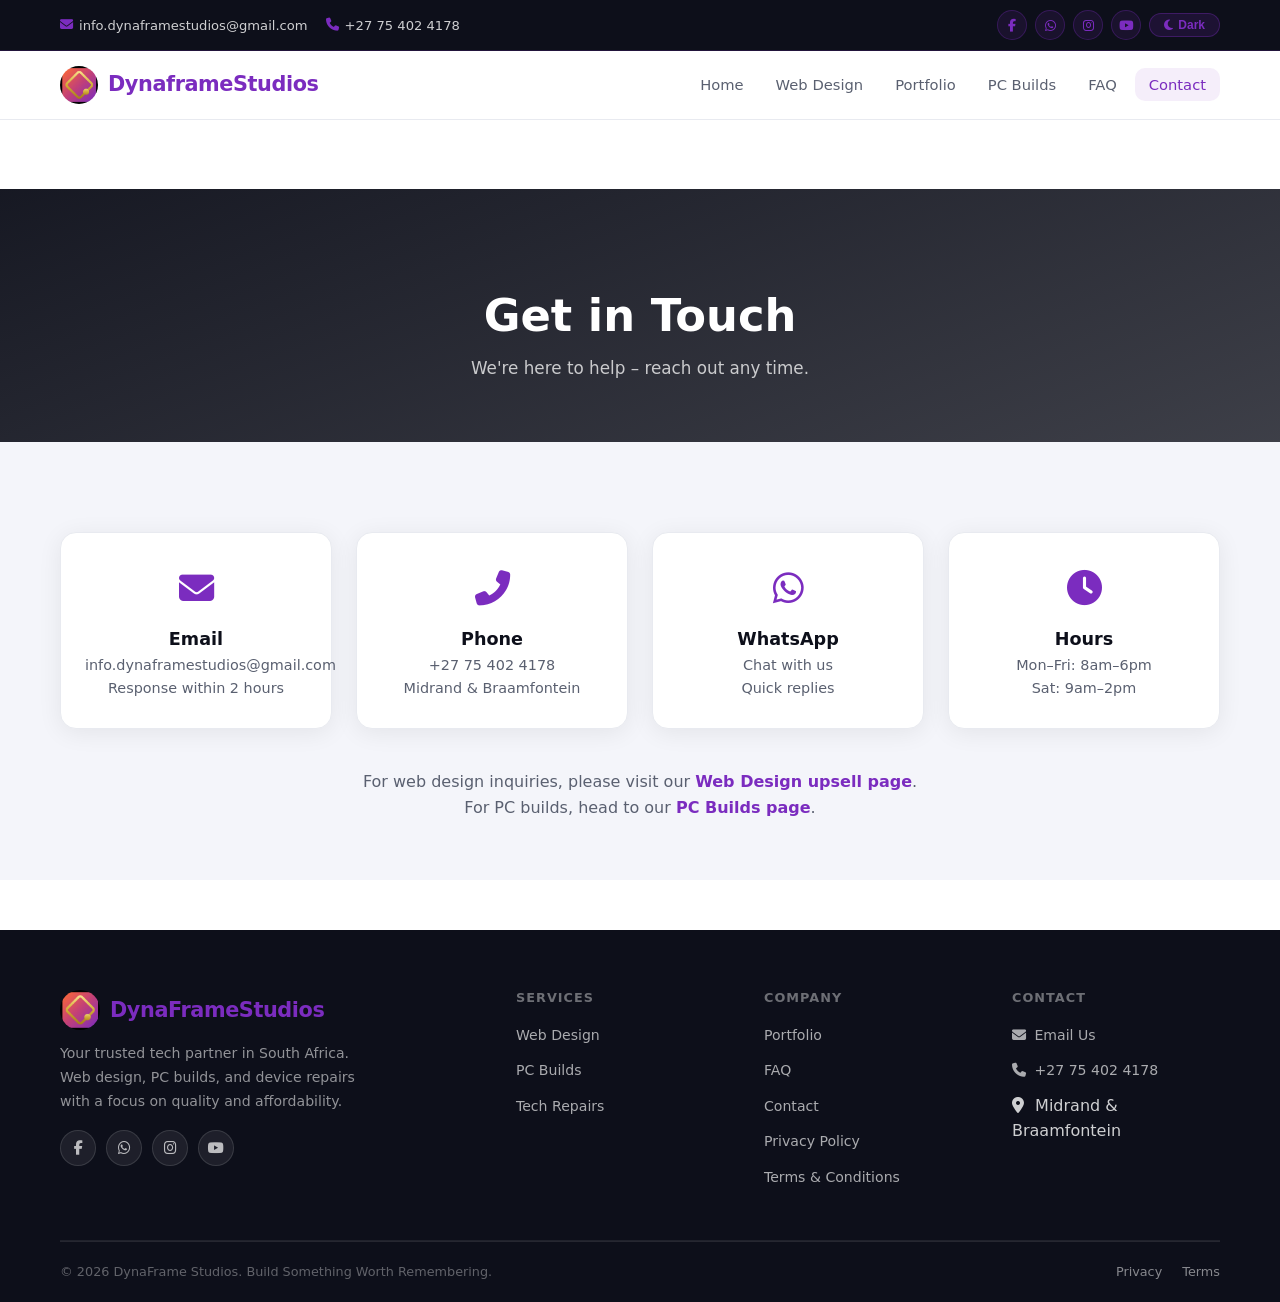
==== commit 85af3556: "redesign" ====
--- a/contact.html
+++ b/contact.html
@@ -3,7 +3,21 @@
 <head>
     <meta charset="UTF-8" />
     <meta name="viewport" content="width=device-width, initial-scale=1.0" />
-    <title>Contact | DynaFrame Studios</title>
+    <title>Contact DynaFrame Studios | Midrand & Braamfontein Tech Partner</title>
+    <meta name="description" content="Get in touch with DynaFrame Studios for web design, PC builds and tech repairs. WhatsApp, call or email us — we respond within 2 hours." />
+    <link rel="canonical" href="https://dynaframestudios.co.za/contact.html" />
+    <meta name="robots" content="index, follow" />
+    <meta property="og:type" content="website" />
+    <meta property="og:title" content="Contact DynaFrame Studios | Midrand & Braamfontein Tech Partner" />
+    <meta property="og:description" content="Get in touch with DynaFrame Studios for web design, PC builds and tech repairs. WhatsApp, call or email us — we respond within 2 hours." />
+    <meta property="og:url" content="https://dynaframestudios.co.za/contact.html" />
+    <meta property="og:image" content="https://dynaframestudios.co.za/images/logo.jpeg" />
+    <meta property="og:locale" content="en_ZA" />
+    <meta property="og:site_name" content="DynaFrame Studios" />
+    <meta name="twitter:card" content="summary_large_image" />
+    <meta name="twitter:title" content="Contact DynaFrame Studios | Midrand & Braamfontein Tech Partner" />
+    <meta name="twitter:description" content="Get in touch with DynaFrame Studios for web design, PC builds and tech repairs. WhatsApp, call or email us — we respond within 2 hours." />
+    <meta name="twitter:image" content="https://dynaframestudios.co.za/images/logo.jpeg" />
     <link rel="stylesheet" href="https://cdnjs.cloudflare.com/ajax/libs/font-awesome/6.5.1/css/all.min.css" />
     <link rel="stylesheet" href="styles.css" />
 	<link rel="icon" href="images/logo.jpeg" type="image/png" />
@@ -39,6 +53,7 @@
                 <li><a href="web-design.html" class="nav-link">Web Design</a></li>
                 <li><a href="portfolio.html" class="nav-link">Portfolio</a></li>
                 <li><a href="pc-builds.html" class="nav-link">PC Builds</a></li>
+                <li><a href="faq.html" class="nav-link">FAQ</a></li>
                 <li><a href="contact.html" class="nav-link">Contact</a></li>
             </ul>
             <button class="mobile-menu-toggle" id="mobileToggle" aria-label="Toggle menu">
@@ -82,8 +97,8 @@
                 </div>
             </div>
             <div style="text-align:center;margin-top:40px;">
-                <p style="color:var(--text-secondary);">For web design inquiries, please visit our <a href="web-design.html" style="color:var(--orange);font-weight:600;">Web Design upsell page</a>.</p>
-                <p style="color:var(--text-secondary);">For PC builds, head to our <a href="pc-builds.html" style="color:var(--orange);font-weight:600;">PC Builds page</a>.</p>
+                <p style="color:var(--text-secondary);">For web design inquiries, please visit our <a href="web-design.html" style="color:var(--purple);font-weight:600;">Web Design upsell page</a>.</p>
+                <p style="color:var(--text-secondary);">For PC builds, head to our <a href="pc-builds.html" style="color:var(--purple);font-weight:600;">PC Builds page</a>.</p>
             </div>
         </div>
     </section>
@@ -118,6 +133,7 @@
                     <h4>Company</h4>
                     <ul>
                         <li><a href="portfolio.html">Portfolio</a></li>
+                        <li><a href="faq.html">FAQ</a></li>
                         <li><a href="contact.html">Contact</a></li>
                         <li><a href="privacy.html">Privacy Policy</a></li>
                         <li><a href="terms.html">Terms &amp; Conditions</a></li>
@@ -133,7 +149,7 @@
                 </div>
             </div>
             <div class="footer-bottom">
-                <span>&copy; 2025 DynaFrame Studios, a subsidiary of Paladin's Dynasty. All rights reserved.</span>
+                <span>&copy; 2026 DynaFrame Studios. Build Something Worth Remembering.</span>
                 <span>
                     <a href="privacy.html">Privacy</a>
                     <a href="terms.html">Terms</a>
--- a/styles.css
+++ b/styles.css
@@ -2,9 +2,9 @@
 
 /* ===== CSS VARIABLES ===== */
 :root {
-    --orange: #FF6B35;
-    --orange-dark: #E55A2B;
-    --orange-glow: rgba(255, 107, 53, 0.25);
+    --purple: #7B2CBF;
+    --purple-dark: #5A189A;
+    --purple-glow: rgba(123, 44, 191, 0.25);
     --navy: #0D0F1A;
     --navy-mid: #141629;
     --white: #FFFFFF;
@@ -29,7 +29,7 @@
     --radius-lg: 24px;
     --shadow: 0 4px 24px rgba(0,0,0,0.07);
     --shadow-lg: 0 12px 48px rgba(0,0,0,0.12);
-    --shadow-orange: 0 8px 32px rgba(255,107,53,0.28);
+    --shadow-purple: 0 8px 32px rgba(123, 44, 191,0.28);
 }
 
 /* ===== BASE RESET ===== */
@@ -61,7 +61,7 @@
 /* ===== SCROLLBAR ===== */
 ::-webkit-scrollbar { width: 6px; }
 ::-webkit-scrollbar-track { background: transparent; }
-::-webkit-scrollbar-thumb { background: var(--orange); border-radius: 6px; }
+::-webkit-scrollbar-thumb { background: var(--purple); border-radius: 6px; }
 
 /* ===== TYPOGRAPHY ===== */
 h1, h2, h3, h4 { font-family: var(--font-display); font-weight: 700; line-height: 1.2; }
@@ -75,7 +75,7 @@
     padding: 11px 0;
     position: relative;
     z-index: 1001;
-    border-bottom: 1px solid rgba(255,107,53,0.2);
+    border-bottom: 1px solid rgba(123, 44, 191,0.2);
 }
 body.dark-mode .top-bar { background: var(--dm-surface); border-bottom-color: var(--dm-border); }
 
@@ -92,27 +92,27 @@
     font-family: var(--font-body);
     transition: color 0.2s;
 }
-.contact-info-top a i { color: var(--orange); }
-.contact-info-top a:hover { color: var(--orange); }
+.contact-info-top a i { color: var(--purple); }
+.contact-info-top a:hover { color: var(--purple); }
 
 .social-icons-top { display: flex; gap: 8px; align-items: center; }
 .social-icon {
     display: flex; align-items: center; justify-content: center;
     width: 32px; height: 32px;
     border-radius: 50%;
-    background: rgba(255,107,53,0.15);
-    border: 1px solid rgba(255,107,53,0.35);
-    color: var(--orange);
+    background: rgba(123, 44, 191,0.15);
+    border: 1px solid rgba(123, 44, 191,0.35);
+    color: var(--purple);
     font-size: 0.9rem;
     text-decoration: none;
     transition: all 0.25s;
 }
-.social-icon:hover { background: var(--orange); color: white; transform: translateY(-2px); }
+.social-icon:hover { background: var(--purple); color: white; transform: translateY(-2px); }
 
 .currency-toggle {
-    background: rgba(255,107,53,0.2);
-    border: 1px solid rgba(255,107,53,0.45);
-    color: var(--orange);
+    background: rgba(123, 44, 191,0.2);
+    border: 1px solid rgba(123, 44, 191,0.45);
+    color: var(--purple);
     padding: 5px 13px;
     border-radius: 20px;
     cursor: pointer;
@@ -122,7 +122,7 @@
     transition: all 0.2s;
     margin-left: 8px;
 }
-.currency-toggle:hover { background: var(--orange); color: white; }
+.currency-toggle:hover { background: var(--purple); color: white; }
 
 /* ===== NAVBAR ===== */
 .navbar {
@@ -155,14 +155,14 @@
 .logo { display: flex; align-items: center; gap: 11px; text-decoration: none; }
 .logo-graphic {
     width: 42px; height: 42px;
-    background: linear-gradient(135deg, var(--orange), #FF9A5C);
+    background: linear-gradient(135deg, var(--purple), #9D4EDD);
     border-radius: 10px;
     position: relative;
     display: flex; align-items: center; justify-content: center;
-    box-shadow: 0 4px 14px rgba(255,107,53,0.35);
+    box-shadow: 0 4px 14px rgba(123, 44, 191,0.35);
     flex-shrink: 0;
 }
-body.dark-mode .logo-graphic { box-shadow: 0 4px 14px rgba(255,107,53,0.2); }
+body.dark-mode .logo-graphic { box-shadow: 0 4px 14px rgba(123, 44, 191,0.2); }
 .logo-graphic::before {
     content: "";
     width: 22px; height: 22px;
@@ -181,7 +181,7 @@
 }
 .logo-text { font-family: var(--font-display); font-size: 1.45rem; font-weight: 800; color: var(--text-primary); }
 body.dark-mode .logo-text { color: var(--dm-text); }
-.logo-text span { color: var(--orange); }
+.logo-text span { color: var(--purple); }
 
 /* Nav links */
 .nav-menu { display: flex; list-style: none; gap: 4px; align-items: center; }
@@ -196,7 +196,7 @@
     font-family: var(--font-body);
 }
 body.dark-mode .nav-link { color: var(--dm-text-secondary); }
-.nav-link:hover, .nav-link.active { color: var(--orange); background: rgba(255,107,53,0.08); }
+.nav-link:hover, .nav-link.active { color: var(--purple); background: rgba(123, 44, 191,0.08); }
 
 .theme-toggle {
     background: none;
@@ -213,7 +213,7 @@
     margin-left: 6px;
 }
 body.dark-mode .theme-toggle { border-color: var(--dm-border); color: var(--dm-text-secondary); }
-.theme-toggle:hover { background: var(--orange); color: white; border-color: var(--orange); }
+.theme-toggle:hover { background: var(--purple); color: white; border-color: var(--purple); }
 
 /* Mobile hamburger */
 .mobile-menu-toggle { display: none; flex-direction: column; cursor: pointer; gap: 5px; padding: 4px; }
@@ -222,7 +222,7 @@
 
 /* ===== HERO ===== */
 .hero {
-    background: linear-gradient(160deg, rgba(13,15,26,0.93) 0%, rgba(13,15,26,0.75) 50%, rgba(255,107,53,0.15) 100%),
+    background: linear-gradient(160deg, rgba(13,15,26,0.93) 0%, rgba(13,15,26,0.75) 50%, rgba(123, 44, 191,0.15) 100%),
                 url('https://images.unsplash.com/photo-1555066931-4365d14bab8c?ixlib=rb-4.0.3&auto=format&fit=crop&w=1600&q=80') center/cover;
     color: white;
     padding: 130px 0 110px;
@@ -233,7 +233,7 @@
 .hero::after {
     content: '';
     position: absolute; inset: 0;
-    background: radial-gradient(ellipse at 50% 120%, rgba(255,107,53,0.18) 0%, transparent 70%);
+    background: radial-gradient(ellipse at 50% 120%, rgba(123, 44, 191,0.18) 0%, transparent 70%);
     pointer-events: none;
 }
 
@@ -241,8 +241,8 @@
 
 .hero-badge {
     display: inline-flex; align-items: center; gap: 8px;
-    background: rgba(255,107,53,0.18);
-    border: 1px solid rgba(255,107,53,0.4);
+    background: rgba(123, 44, 191,0.18);
+    border: 1px solid rgba(123, 44, 191,0.4);
     color: #FFB494;
     padding: 8px 18px;
     border-radius: 40px;
@@ -263,7 +263,7 @@
     animation: fadeUp 0.7s 0.1s ease both;
 }
 
-.hero-content h1 .accent { color: var(--orange); }
+.hero-content h1 .accent { color: var(--purple); }
 
 .hero-content p {
     font-size: 1.15rem;
@@ -285,7 +285,7 @@
     flex-wrap: wrap;
 }
 .stat-item { text-align: center; }
-.stat-num { font-family: var(--font-display); font-size: 2rem; font-weight: 800; color: var(--orange); display: block; }
+.stat-num { font-family: var(--font-display); font-size: 2rem; font-weight: 800; color: var(--purple); display: block; }
 .stat-label { font-size: 0.82rem; color: rgba(255,255,255,0.6); text-transform: uppercase; letter-spacing: 0.06em; }
 
 /* ===== BUTTONS ===== */
@@ -302,11 +302,11 @@
 }
 
 .btn-primary {
-    background: var(--orange);
+    background: var(--purple);
     color: white;
-    box-shadow: var(--shadow-orange);
-}
-.btn-primary:hover { background: var(--orange-dark); transform: translateY(-2px); box-shadow: 0 12px 36px rgba(255,107,53,0.38); }
+    box-shadow: var(--shadow-purple);
+}
+.btn-primary:hover { background: var(--purple-dark); transform: translateY(-2px); box-shadow: 0 12px 36px rgba(123, 44, 191,0.38); }
 
 .btn-secondary {
     background: rgba(255,255,255,0.12);
@@ -318,8 +318,8 @@
 
 .btn-outline {
     background: transparent;
-    color: var(--orange);
-    border: 1.5px solid var(--orange);
+    color: var(--purple);
+    border: 1.5px solid var(--purple);
     border-radius: 12px;
     padding: 12px 24px;
     font-weight: 600;
@@ -329,7 +329,7 @@
     transition: all 0.2s;
     font-size: 0.95rem;
 }
-.btn-outline:hover { background: var(--orange); color: white; }
+.btn-outline:hover { background: var(--purple); color: white; }
 
 /* ===== SECTION STYLES ===== */
 section { padding: 90px 0; }
@@ -337,14 +337,14 @@
     font-family: var(--font-display);
     font-size: 0.8rem;
     font-weight: 700;
-    color: var(--orange);
+    color: var(--purple);
     text-transform: uppercase;
     letter-spacing: 0.1em;
     display: flex; align-items: center; gap: 8px;
     justify-content: center;
     margin-bottom: 12px;
 }
-.section-tag::before, .section-tag::after { content: ''; flex: 1; max-width: 40px; height: 1px; background: var(--orange); opacity: 0.5; }
+.section-tag::before, .section-tag::after { content: ''; flex: 1; max-width: 40px; height: 1px; background: var(--purple); opacity: 0.5; }
 
 .section-title {
     text-align: center;
@@ -383,23 +383,23 @@
     position: absolute;
     top: 0; left: 0; right: 0;
     height: 3px;
-    background: linear-gradient(90deg, var(--orange), #FF9A5C);
+    background: linear-gradient(90deg, var(--purple), #9D4EDD);
     opacity: 0;
     transition: opacity 0.3s;
 }
-.service-card:hover { transform: translateY(-6px); box-shadow: var(--shadow-lg); border-color: rgba(255,107,53,0.3); }
+.service-card:hover { transform: translateY(-6px); box-shadow: var(--shadow-lg); border-color: rgba(123, 44, 191,0.3); }
 .service-card:hover::before { opacity: 1; }
 
 .service-card.featured {
-    border-color: var(--orange);
-    box-shadow: 0 8px 40px rgba(255,107,53,0.18);
+    border-color: var(--purple);
+    box-shadow: 0 8px 40px rgba(123, 44, 191,0.18);
 }
 .service-card.featured::before { opacity: 1; }
 
 .featured-badge {
     position: absolute;
     top: 20px; right: 20px;
-    background: var(--orange);
+    background: var(--purple);
     color: white;
     font-size: 0.72rem;
     font-weight: 700;
@@ -411,7 +411,7 @@
 
 .service-icon {
     width: 60px; height: 60px;
-    background: linear-gradient(135deg, rgba(255,107,53,0.12), rgba(255,107,53,0.06));
+    background: linear-gradient(135deg, rgba(123, 44, 191,0.12), rgba(123, 44, 191,0.06));
     border-radius: 14px;
     display: flex; align-items: center; justify-content: center;
     font-size: 1.8rem;
@@ -438,7 +438,7 @@
     font-family: var(--font-display);
     font-size: 2.4rem;
     font-weight: 800;
-    color: var(--orange);
+    color: var(--purple);
     margin: 16px 0;
     display: flex; align-items: baseline; gap: 4px;
 }
@@ -456,26 +456,26 @@
 }
 body.dark-mode .service-card ul li { color: var(--dm-text-secondary); border-bottom-color: var(--dm-border); }
 .service-card ul li:last-child { border-bottom: none; }
-.service-card ul li::before { content: "✓"; color: var(--orange); position: absolute; left: 0; font-weight: 700; }
+.service-card ul li::before { content: "✓"; color: var(--purple); position: absolute; left: 0; font-weight: 700; }
 
 /* Student banner */
 .student-banner {
     display: inline-flex; align-items: center; gap: 8px;
-    background: linear-gradient(135deg, #f9a826, var(--orange));
+    background: linear-gradient(135deg, #C77DFF, var(--purple));
     color: white;
     padding: 10px 22px;
     border-radius: 40px;
     font-weight: 600;
     font-size: 0.93rem;
     margin: 14px 0;
-    box-shadow: 0 4px 16px rgba(255,107,53,0.28);
+    box-shadow: 0 4px 16px rgba(123, 44, 191,0.28);
 }
 
 .location-badge {
     display: inline-flex; align-items: center; gap: 7px;
-    background: rgba(255,107,53,0.08);
-    border: 1px solid rgba(255,107,53,0.25);
-    color: var(--orange);
+    background: rgba(123, 44, 191,0.08);
+    border: 1px solid rgba(123, 44, 191,0.25);
+    color: var(--purple);
     padding: 8px 18px;
     border-radius: 30px;
     font-size: 0.88rem;
@@ -499,7 +499,7 @@
     content: '';
     position: absolute;
     width: 300px; height: 300px;
-    background: radial-gradient(circle, rgba(255,107,53,0.2) 0%, transparent 70%);
+    background: radial-gradient(circle, rgba(123, 44, 191,0.2) 0%, transparent 70%);
     right: -80px; top: -80px;
     pointer-events: none;
 }
@@ -527,7 +527,7 @@
     text-align: center;
 }
 body.dark-mode .feature-card { background: var(--dm-card); border-color: var(--dm-border); }
-.feature-card:hover { border-color: rgba(255,107,53,0.4); transform: translateY(-4px); }
+.feature-card:hover { border-color: rgba(123, 44, 191,0.4); transform: translateY(-4px); }
 
 .feature-icon { font-size: 2.4rem; margin-bottom: 14px; }
 .feature-card h3 { font-size: 1.05rem; font-weight: 700; margin-bottom: 8px; color: var(--text-primary); }
@@ -558,7 +558,7 @@
 
 .step-num {
     width: 48px; height: 48px;
-    background: linear-gradient(135deg, var(--orange), #FF9A5C);
+    background: linear-gradient(135deg, var(--purple), #9D4EDD);
     color: white;
     border-radius: 50%;
     display: flex; align-items: center; justify-content: center;
@@ -566,7 +566,7 @@
     font-weight: 800;
     font-size: 1.1rem;
     margin: 0 auto 16px;
-    box-shadow: 0 4px 14px rgba(255,107,53,0.3);
+    box-shadow: 0 4px 14px rgba(123, 44, 191,0.3);
 }
 .process-step h3 { font-size: 1rem; font-weight: 700; margin-bottom: 8px; }
 .process-step p { font-size: 0.88rem; color: var(--text-secondary); }
@@ -592,15 +592,15 @@
     transition: all 0.25s;
 }
 body.dark-mode .review-card { background: var(--dm-card); border-color: var(--dm-border); }
-.review-card:hover { transform: translateY(-3px); border-color: rgba(255,107,53,0.3); }
-
-.stars { color: var(--orange); font-size: 1rem; margin-bottom: 12px; letter-spacing: 2px; }
+.review-card:hover { transform: translateY(-3px); border-color: rgba(123, 44, 191,0.3); }
+
+.stars { color: var(--purple); font-size: 1rem; margin-bottom: 12px; letter-spacing: 2px; }
 .review-text { font-size: 0.95rem; color: var(--text-secondary); line-height: 1.65; margin-bottom: 18px; font-style: italic; }
 body.dark-mode .review-text { color: var(--dm-text-secondary); }
 .reviewer { display: flex; align-items: center; gap: 12px; }
 .reviewer-avatar {
     width: 42px; height: 42px; border-radius: 50%;
-    background: linear-gradient(135deg, var(--orange), #FF9A5C);
+    background: linear-gradient(135deg, var(--purple), #9D4EDD);
     display: flex; align-items: center; justify-content: center;
     font-family: var(--font-display); font-weight: 700; color: white; font-size: 1rem;
 }
@@ -662,8 +662,8 @@
 .form-group input:focus,
 .form-group select:focus,
 .form-group textarea:focus {
-    border-color: var(--orange);
-    box-shadow: 0 0 0 3px rgba(255,107,53,0.12);
+    border-color: var(--purple);
+    box-shadow: 0 0 0 3px rgba(123, 44, 191,0.12);
     background: white;
 }
 body.dark-mode .form-group input:focus,
@@ -719,7 +719,7 @@
     transition: all 0.2s;
 }
 body.dark-mode .currency-btn { background: var(--dm-surface); border-color: var(--dm-border); color: var(--dm-text); }
-.currency-btn:hover { background: var(--orange); color: white; border-color: var(--orange); }
+.currency-btn:hover { background: var(--purple); color: white; border-color: var(--purple); }
 
 /* ===== FOOTER ===== */
 .footer { background: var(--navy); color: rgba(255,255,255,0.8); padding: 70px 0 30px; }
@@ -734,7 +734,7 @@
 }
 
 .footer-logo .logo-text { color: white; font-size: 1.5rem; }
-.footer-logo .logo-text span { color: var(--orange); }
+.footer-logo .logo-text span { color: var(--purple); }
 .footer-desc { font-size: 0.9rem; color: rgba(255,255,255,0.55); line-height: 1.7; margin: 16px 0 24px; }
 
 .social-links { display: flex; gap: 10px; }
@@ -749,7 +749,7 @@
     font-size: 0.9rem;
     transition: all 0.2s;
 }
-.social-links a:hover { background: var(--orange); border-color: var(--orange); color: white; transform: translateY(-2px); }
+.social-links a:hover { background: var(--purple); border-color: var(--purple); color: white; transform: translateY(-2px); }
 
 .footer-section h4 {
     font-family: var(--font-display);
@@ -768,7 +768,7 @@
     font-size: 0.92rem;
     transition: color 0.2s;
 }
-.footer-section ul li a:hover { color: var(--orange); }
+.footer-section ul li a:hover { color: var(--purple); }
 .footer-section ul li span { color: rgba(255,255,255,0.65); font-size: 0.92rem; }
 
 .footer-bottom {
@@ -855,8 +855,8 @@
 }
 
  :root {
-            --primary-orange: #FF6B35;
-            --secondary-orange: #FF8E53;
+            --primary-purple: #7B2CBF;
+            --secondary-purple: #9D4EDD;
             --white: #FFFFFF;
             --black: #222222;
             --dark-gray: #333333;
@@ -872,15 +872,15 @@
         .container { max-width: 1200px; margin: 0 auto; padding: 0 20px; }
         
         .logo { display: flex; align-items: center; gap: 12px; text-decoration: none; }
-        .logo-graphic { width: 45px; height: 45px; background: linear-gradient(135deg, var(--primary-orange) 0%, var(--secondary-orange) 100%); border-radius: 10px; position: relative; display: flex; align-items: center; justify-content: center; }
+        .logo-graphic { width: 45px; height: 45px; background: linear-gradient(135deg, var(--primary-purple) 0%, var(--secondary-purple) 100%); border-radius: 10px; position: relative; display: flex; align-items: center; justify-content: center; }
         .logo-graphic::before { content: ""; position: absolute; width: 22px; height: 22px; border: 2px solid var(--white); border-radius: 5px; transform: rotate(45deg); }
         .logo-text { font-size: 1.5rem; font-weight: 700; color: var(--black); letter-spacing: -0.02em; }
-        .logo-text span { color: var(--primary-orange); }
+        .logo-text span { color: var(--primary-purple); }
         .navbar { background: var(--white); box-shadow: 0 1px 3px rgba(0,0,0,0.05); position: fixed; width: 100%; top: 0; z-index: 1000; }
         .nav-container { max-width: 1200px; margin: 0 auto; padding: 0 20px; display: flex; justify-content: space-between; align-items: center; height: 70px; }
         .nav-menu { display: flex; list-style: none; gap: 30px; }
         .nav-link { text-decoration: none; color: var(--black); font-weight: 500; transition: color 0.2s; }
-        .nav-link:hover, .nav-link.active { color: var(--primary-orange); }
+        .nav-link:hover, .nav-link.active { color: var(--primary-purple); }
         
         .page-hero { background: linear-gradient(rgba(0,0,0,0.8), rgba(0,0,0,0.8)), url('https://images.unsplash.com/photo-1460925895917-afdab827c52f?ixlib=rb-4.0.3&auto=format&fit=crop&w=1200&q=80'); background-size: cover; background-position: center; color: var(--white); padding: 140px 0 80px; text-align: center; margin-top: 70px; }
         .page-hero h1 { font-size: 2.5rem; margin-bottom: 20px; }
@@ -889,15 +889,15 @@
         .grid-3x4 { display: grid; grid-template-columns: repeat(3, 1fr); gap: 30px; }
         .project-card { background: var(--white); border-radius: 20px; overflow: hidden; box-shadow: 0 8px 20px rgba(0,0,0,0.08); transition: transform 0.2s; }
         .project-card:hover { transform: translateY(-5px); }
-        .project-image { height: 200px; background: linear-gradient(135deg, #f0f0f0, #e0e0e0); display: flex; align-items: center; justify-content: center; color: var(--primary-orange); font-size: 3rem; }
+        .project-image { height: 200px; background: linear-gradient(135deg, #f0f0f0, #e0e0e0); display: flex; align-items: center; justify-content: center; color: var(--primary-purple); font-size: 3rem; }
         .project-info { padding: 20px; }
         .project-info h3 { margin-bottom: 8px; font-size: 1.3rem; }
-        .project-category { color: var(--primary-orange); font-size: 0.85rem; font-weight: 600; text-transform: uppercase; margin-bottom: 10px; display: inline-block; border-left: 3px solid var(--primary-orange); padding-left: 10px; }
+        .project-category { color: var(--primary-purple); font-size: 0.85rem; font-weight: 600; text-transform: uppercase; margin-bottom: 10px; display: inline-block; border-left: 3px solid var(--primary-purple); padding-left: 10px; }
         .project-info p { color: #555; margin: 10px 0; font-size: 0.95rem; }
-        .demo-btn { display: inline-block; margin-top: 10px; padding: 8px 18px; background: transparent; border: 2px solid var(--primary-orange); color: var(--primary-orange); border-radius: 40px; text-decoration: none; font-weight: 600; font-size: 0.85rem; transition: all 0.2s; }
-        .demo-btn:hover { background: var(--primary-orange); color: white; }
+        .demo-btn { display: inline-block; margin-top: 10px; padding: 8px 18px; background: transparent; border: 2px solid var(--primary-purple); color: var(--primary-purple); border-radius: 40px; text-decoration: none; font-weight: 600; font-size: 0.85rem; transition: all 0.2s; }
+        .demo-btn:hover { background: var(--primary-purple); color: white; }
         
-        .student-banner { background: linear-gradient(135deg, #FF6B35, #FF8E53); color: white; padding: 12px 24px; border-radius: 40px; display: inline-block; margin-top: 20px; }
+        .student-banner { background: linear-gradient(135deg, #7B2CBF, #9D4EDD); color: white; padding: 12px 24px; border-radius: 40px; display: inline-block; margin-top: 20px; }
         
         .footer { background: var(--dark-gray); color: var(--white); padding: 50px 0 20px; margin-top: 50px; }
         .footer-content { display: grid; grid-template-columns: repeat(auto-fit, minmax(250px, 1fr)); gap: 40px; margin-bottom: 30px; }
@@ -994,9 +994,9 @@
 /* ===== GLOBAL RESET & VARIABLES ===== */
 * { margin:0; padding:0; box-sizing:border-box; }
 :root {
-  --orange: #FF6B35;
-  --orange-dark: #E55A2B;
-  --orange-glow: rgba(255, 107, 53, 0.25);
+  --purple: #7B2CBF;
+  --purple-dark: #5A189A;
+  --purple-glow: rgba(123, 44, 191, 0.25);
   --navy: #0D0F1A;
   --navy-mid: #141629;
   --white: #FFFFFF;
@@ -1010,7 +1010,7 @@
   --radius-lg: 24px;
   --shadow: 0 4px 24px rgba(0,0,0,0.07);
   --shadow-lg: 0 12px 48px rgba(0,0,0,0.12);
-  --shadow-orange: 0 8px 32px rgba(255,107,53,0.28);
+  --shadow-purple: 0 8px 32px rgba(123, 44, 191,0.28);
   --font-display: 'Segoe UI', system-ui, -apple-system, sans-serif;
   --font-body: 'Segoe UI', system-ui, -apple-system, sans-serif;
   --dm-bg: #080A14;
@@ -1037,7 +1037,7 @@
 /* ===== SCROLLBAR ===== */
 ::-webkit-scrollbar { width:6px; }
 ::-webkit-scrollbar-track { background:transparent; }
-::-webkit-scrollbar-thumb { background:var(--orange); border-radius:6px; }
+::-webkit-scrollbar-thumb { background:var(--purple); border-radius:6px; }
 
 /* ===== BUTTONS ===== */
 .btn {
@@ -1046,28 +1046,28 @@
   font-weight:600; font-size:0.95rem; font-family:var(--font-body);
   transition: all 0.25s; border:none; cursor:pointer;
 }
-.btn-primary { background:var(--orange); color:var(--white); box-shadow:var(--shadow-orange); }
-.btn-primary:hover { background:var(--orange-dark); transform:translateY(-2px); box-shadow:0 12px 36px rgba(255,107,53,0.38); }
+.btn-primary { background:var(--purple); color:var(--white); box-shadow:var(--shadow-purple); }
+.btn-primary:hover { background:var(--purple-dark); transform:translateY(-2px); box-shadow:0 12px 36px rgba(123, 44, 191,0.38); }
 .btn-secondary { background:rgba(255,255,255,0.12); color:var(--white); border:1.5px solid rgba(255,255,255,0.35); backdrop-filter:blur(8px); }
 .btn-secondary:hover { background:rgba(255,255,255,0.22); border-color:rgba(255,255,255,0.6); }
-.btn-outline { background:transparent; color:var(--orange); border:1.5px solid var(--orange); border-radius:12px; padding:10px 22px; font-weight:600; font-size:0.9rem; }
-.btn-outline:hover { background:var(--orange); color:var(--white); }
+.btn-outline { background:transparent; color:var(--purple); border:1.5px solid var(--purple); border-radius:12px; padding:10px 22px; font-weight:600; font-size:0.9rem; }
+.btn-outline:hover { background:var(--purple); color:var(--white); }
 .btn-whatsapp { background:#25D366; color:#fff; }
 .btn-whatsapp:hover { background:#1da851; transform:translateY(-2px); }
 
 /* ===== TOP BAR ===== */
-.top-bar { background:var(--navy); color:rgba(255,255,255,0.85); padding:10px 0; position:relative; z-index:1001; border-bottom:1px solid rgba(255,107,53,0.2); font-size:0.85rem; }
+.top-bar { background:var(--navy); color:rgba(255,255,255,0.85); padding:10px 0; position:relative; z-index:1001; border-bottom:1px solid rgba(123, 44, 191,0.2); font-size:0.85rem; }
 body.dark-mode .top-bar { background:var(--dm-surface); border-bottom-color:var(--dm-border); }
 .top-bar-content { display:flex; justify-content:space-between; align-items:center; flex-wrap:wrap; gap:8px; }
 .top-bar-left { display:flex; align-items:center; gap:18px; flex-wrap:wrap; }
 .top-bar-left a { color:rgba(255,255,255,0.8); display:flex; align-items:center; gap:6px; font-size:0.82rem; transition:color 0.2s; }
-.top-bar-left a i { color:var(--orange); }
-.top-bar-left a:hover { color:var(--orange); }
+.top-bar-left a i { color:var(--purple); }
+.top-bar-left a:hover { color:var(--purple); }
 .top-bar-right { display:flex; align-items:center; gap:8px; flex-wrap:wrap; }
-.social-icon-top { display:inline-flex; align-items:center; justify-content:center; width:30px; height:30px; border-radius:50%; background:rgba(255,107,53,0.12); border:1px solid rgba(255,107,53,0.3); color:var(--orange); font-size:0.8rem; transition:all 0.25s; }
-.social-icon-top:hover { background:var(--orange); color:#fff; transform:translateY(-2px); }
-.theme-toggle-top { background:rgba(255,107,53,0.15); border:1px solid rgba(255,107,53,0.35); color:var(--orange); padding:4px 14px; border-radius:20px; cursor:pointer; font-size:0.75rem; font-weight:600; transition:all 0.2s; display:flex; align-items:center; gap:5px; }
-.theme-toggle-top:hover { background:var(--orange); color:#fff; }
+.social-icon-top { display:inline-flex; align-items:center; justify-content:center; width:30px; height:30px; border-radius:50%; background:rgba(123, 44, 191,0.12); border:1px solid rgba(123, 44, 191,0.3); color:var(--purple); font-size:0.8rem; transition:all 0.25s; }
+.social-icon-top:hover { background:var(--purple); color:#fff; transform:translateY(-2px); }
+.theme-toggle-top { background:rgba(123, 44, 191,0.15); border:1px solid rgba(123, 44, 191,0.35); color:var(--purple); padding:4px 14px; border-radius:20px; cursor:pointer; font-size:0.75rem; font-weight:600; transition:all 0.2s; display:flex; align-items:center; gap:5px; }
+.theme-toggle-top:hover { background:var(--purple); color:#fff; }
 
 /* ===== NAVBAR ===== */
 .navbar { background:rgba(255,255,255,0.95); backdrop-filter:blur(16px); -webkit-backdrop-filter:blur(16px); box-shadow:0 1px 0 var(--border); position:sticky; top:0; width:100%; z-index:1000; transition:background 0.35s, box-shadow 0.35s; }
@@ -1075,33 +1075,33 @@
 .nav-container { max-width:1200px; margin:0 auto; padding:0 20px; display:flex; justify-content:space-between; align-items:center; height:68px; }
 .logo { display:flex; align-items:center; gap:10px; font-weight:800; font-size:1.3rem; color:var(--text-primary); }
 body.dark-mode .logo { color:var(--dm-text); }
-.logo i { color:var(--orange); font-size:1.8rem; }
-.logo span { color:var(--orange); }
+.logo i { color:var(--purple); font-size:1.8rem; }
+.logo span { color:var(--purple); }
 .nav-menu { display:flex; list-style:none; gap:4px; align-items:center; }
 .nav-link { text-decoration:none; color:var(--text-secondary); font-weight:500; font-size:0.92rem; padding:8px 14px; border-radius:10px; transition:all 0.2s; }
 body.dark-mode .nav-link { color:var(--dm-text-secondary); }
-.nav-link:hover, .nav-link.active { color:var(--orange); background:rgba(255,107,53,0.08); }
+.nav-link:hover, .nav-link.active { color:var(--purple); background:rgba(123, 44, 191,0.08); }
 .mobile-menu-toggle { display:none; flex-direction:column; cursor:pointer; gap:5px; padding:4px; background:none; border:none; }
 .mobile-menu-toggle span { width:26px; height:2.5px; background:var(--text-primary); border-radius:4px; transition:0.3s; }
 body.dark-mode .mobile-menu-toggle span { background:var(--dm-text); }
 
 /* ===== HERO ===== */
-.hero { background:linear-gradient(160deg, rgba(13,15,26,0.93) 0%, rgba(13,15,26,0.75) 50%, rgba(255,107,53,0.15) 100%), url('https://images.unsplash.com/photo-1555066931-4365d14bab8c?ixlib=rb-4.0.3&auto=format&fit=crop&w=1600&q=80') center/cover; color:#fff; padding:120px 0 90px; text-align:center; position:relative; overflow:hidden; }
-.hero::after { content:''; position:absolute; inset:0; background:radial-gradient(ellipse at 50% 120%, rgba(255,107,53,0.18) 0%, transparent 70%); pointer-events:none; }
+.hero { background:linear-gradient(160deg, rgba(13,15,26,0.93) 0%, rgba(13,15,26,0.75) 50%, rgba(123, 44, 191,0.15) 100%), url('https://images.unsplash.com/photo-1555066931-4365d14bab8c?ixlib=rb-4.0.3&auto=format&fit=crop&w=1600&q=80') center/cover; color:#fff; padding:120px 0 90px; text-align:center; position:relative; overflow:hidden; }
+.hero::after { content:''; position:absolute; inset:0; background:radial-gradient(ellipse at 50% 120%, rgba(123, 44, 191,0.18) 0%, transparent 70%); pointer-events:none; }
 .hero-content { position:relative; z-index:2; }
 .hero h1 { font-size:clamp(2.2rem,5vw,3.8rem); font-weight:800; letter-spacing:-0.02em; margin-bottom:16px; }
-.hero h1 .accent { color:var(--orange); }
+.hero h1 .accent { color:var(--purple); }
 .hero p { font-size:1.1rem; color:rgba(255,255,255,0.8); max-width:620px; margin:0 auto 30px; }
 .hero-buttons { display:flex; gap:14px; justify-content:center; flex-wrap:wrap; }
 .hero-stats { display:flex; justify-content:center; gap:40px; margin-top:48px; flex-wrap:wrap; }
 .stat-item { text-align:center; }
-.stat-num { font-size:1.8rem; font-weight:800; color:var(--orange); display:block; }
+.stat-num { font-size:1.8rem; font-weight:800; color:var(--purple); display:block; }
 .stat-label { font-size:0.78rem; color:rgba(255,255,255,0.6); text-transform:uppercase; letter-spacing:0.06em; }
 
 /* ===== SECTION TITLES ===== */
 section { padding:80px 0; }
-.section-tag { font-size:0.75rem; font-weight:700; color:var(--orange); text-transform:uppercase; letter-spacing:0.1em; display:flex; align-items:center; gap:8px; justify-content:center; margin-bottom:10px; }
-.section-tag::before, .section-tag::after { content:''; flex:1; max-width:40px; height:1px; background:var(--orange); opacity:0.5; }
+.section-tag { font-size:0.75rem; font-weight:700; color:var(--purple); text-transform:uppercase; letter-spacing:0.1em; display:flex; align-items:center; gap:8px; justify-content:center; margin-bottom:10px; }
+.section-tag::before, .section-tag::after { content:''; flex:1; max-width:40px; height:1px; background:var(--purple); opacity:0.5; }
 .section-title { text-align:center; font-size:clamp(1.6rem,3.2vw,2.4rem); font-weight:800; margin-bottom:12px; letter-spacing:-0.02em; }
 .section-subtitle { text-align:center; color:var(--text-secondary); max-width:620px; margin:0 auto 40px; font-size:1rem; }
 body.dark-mode .section-subtitle { color:var(--dm-text-secondary); }
@@ -1110,8 +1110,8 @@
 .services-grid { display:grid; grid-template-columns:repeat(auto-fit, minmax(280px,1fr)); gap:24px; margin-top:10px; }
 .service-card { background:var(--card-bg); border-radius:var(--radius-lg); padding:32px 28px; box-shadow:var(--shadow); border:1.5px solid var(--border); transition:transform 0.3s, box-shadow 0.3s, border-color 0.3s; position:relative; overflow:hidden; text-align:center; }
 body.dark-mode .service-card { background:var(--dm-card); border-color:var(--dm-border); box-shadow:0 4px 24px rgba(0,0,0,0.25); }
-.service-card:hover { transform:translateY(-6px); box-shadow:var(--shadow-lg); border-color:rgba(255,107,53,0.3); }
-.service-card .icon { font-size:2.4rem; color:var(--orange); margin-bottom:16px; }
+.service-card:hover { transform:translateY(-6px); box-shadow:var(--shadow-lg); border-color:rgba(123, 44, 191,0.3); }
+.service-card .icon { font-size:2.4rem; color:var(--purple); margin-bottom:16px; }
 .service-card h3 { font-size:1.2rem; font-weight:700; margin-bottom:8px; }
 .service-card p { color:var(--text-secondary); font-size:0.92rem; line-height:1.55; }
 body.dark-mode .service-card p { color:var(--dm-text-secondary); }
@@ -1119,9 +1119,9 @@
 
 /* ===== PORTFOLIO PREVIEW ===== */
 .portfolio-preview-grid { display:grid; grid-template-columns:repeat(auto-fit, minmax(220px,1fr)); gap:20px; margin-top:20px; }
-.portfolio-preview-item { border-radius:var(--radius); overflow:hidden; position:relative; aspect-ratio:4/3; background:var(--section-bg); display:flex; align-items:center; justify-content:center; font-size:2rem; color:var(--orange); border:1.5px solid var(--border); transition:transform 0.3s, box-shadow 0.3s; cursor:pointer; font-weight:700; text-align:center; padding:20px; flex-direction:column; gap:8px; }
+.portfolio-preview-item { border-radius:var(--radius); overflow:hidden; position:relative; aspect-ratio:4/3; background:var(--section-bg); display:flex; align-items:center; justify-content:center; font-size:2rem; color:var(--purple); border:1.5px solid var(--border); transition:transform 0.3s, box-shadow 0.3s; cursor:pointer; font-weight:700; text-align:center; padding:20px; flex-direction:column; gap:8px; }
 body.dark-mode .portfolio-preview-item { background:var(--dm-card); border-color:var(--dm-border); }
-.portfolio-preview-item:hover { transform:translateY(-4px); box-shadow:var(--shadow-lg); border-color:var(--orange); }
+.portfolio-preview-item:hover { transform:translateY(-4px); box-shadow:var(--shadow-lg); border-color:var(--purple); }
 .portfolio-preview-item i { font-size:2.2rem; }
 .portfolio-preview-item span { font-size:0.8rem; font-weight:600; color:var(--text-secondary); }
 body.dark-mode .portfolio-preview-item span { color:var(--dm-text-secondary); }
@@ -1130,12 +1130,12 @@
 .reviews-grid { display:grid; grid-template-columns:repeat(auto-fit, minmax(260px,1fr)); gap:22px; margin-top:30px; }
 .review-card { background:var(--card-bg); border-radius:var(--radius); padding:28px; box-shadow:var(--shadow); border:1.5px solid var(--border); transition:all 0.25s; }
 body.dark-mode .review-card { background:var(--dm-card); border-color:var(--dm-border); }
-.review-card:hover { transform:translateY(-3px); border-color:rgba(255,107,53,0.3); }
-.stars { color:var(--orange); font-size:0.95rem; margin-bottom:10px; letter-spacing:2px; }
+.review-card:hover { transform:translateY(-3px); border-color:rgba(123, 44, 191,0.3); }
+.stars { color:var(--purple); font-size:0.95rem; margin-bottom:10px; letter-spacing:2px; }
 .review-text { font-size:0.93rem; color:var(--text-secondary); line-height:1.65; margin-bottom:16px; font-style:italic; }
 body.dark-mode .review-text { color:var(--dm-text-secondary); }
 .reviewer { display:flex; align-items:center; gap:12px; }
-.reviewer-avatar { width:40px; height:40px; border-radius:50%; background:linear-gradient(135deg, var(--orange), #FF9A5C); display:flex; align-items:center; justify-content:center; font-weight:700; color:#fff; font-size:0.9rem; }
+.reviewer-avatar { width:40px; height:40px; border-radius:50%; background:linear-gradient(135deg, var(--purple), #9D4EDD); display:flex; align-items:center; justify-content:center; font-weight:700; color:#fff; font-size:0.9rem; }
 .reviewer-name { font-weight:600; font-size:0.9rem; }
 .reviewer-loc { font-size:0.78rem; color:var(--text-secondary); }
 body.dark-mode .reviewer-loc { color:var(--dm-text-secondary); }
@@ -1145,18 +1145,18 @@
 body.dark-mode .footer { background:var(--dm-surface); }
 .footer-grid { display:grid; grid-template-columns:2fr 1fr 1fr 1fr; gap:40px; padding-bottom:40px; border-bottom:1px solid rgba(255,255,255,0.08); }
 .footer-brand .logo { color:#fff; font-size:1.4rem; margin-bottom:12px; }
-.footer-brand .logo i { color:var(--orange); }
+.footer-brand .logo i { color:var(--purple); }
 .footer-brand p { font-size:0.88rem; color:rgba(255,255,255,0.55); line-height:1.7; max-width:300px; }
 .footer-social { display:flex; gap:10px; margin-top:16px; }
 .footer-social a { display:inline-flex; align-items:center; justify-content:center; width:36px; height:36px; border-radius:50%; background:rgba(255,255,255,0.07); border:1px solid rgba(255,255,255,0.12); color:rgba(255,255,255,0.7); font-size:0.9rem; transition:all 0.2s; }
-.footer-social a:hover { background:var(--orange); border-color:var(--orange); color:#fff; transform:translateY(-2px); }
+.footer-social a:hover { background:var(--purple); border-color:var(--purple); color:#fff; transform:translateY(-2px); }
 .footer-col h4 { font-size:0.8rem; font-weight:700; text-transform:uppercase; letter-spacing:0.08em; color:rgba(255,255,255,0.4); margin-bottom:16px; }
 .footer-col ul li { margin-bottom:10px; }
 .footer-col ul li a { color:rgba(255,255,255,0.65); font-size:0.88rem; transition:color 0.2s; }
-.footer-col ul li a:hover { color:var(--orange); }
+.footer-col ul li a:hover { color:var(--purple); }
 .footer-bottom { display:flex; justify-content:space-between; align-items:center; padding-top:20px; font-size:0.8rem; color:rgba(255,255,255,0.35); flex-wrap:wrap; gap:10px; }
 .footer-bottom a { color:rgba(255,255,255,0.5); transition:color 0.2s; margin-left:16px; }
-.footer-bottom a:hover { color:var(--orange); }
+.footer-bottom a:hover { color:var(--purple); }
 
 /* ===== PAGE HERO ===== */
 .page-hero { background:linear-gradient(160deg, rgba(13,15,26,0.96) 0%, rgba(13,15,26,0.8) 100%), url('https://images.unsplash.com/photo-1516116216624-53e697fedbea?ixlib=rb-4.0.3&auto=format&fit=crop&w=1600&q=80') center/cover; color:#fff; padding:100px 0 60px; text-align:center; }
@@ -1173,19 +1173,19 @@
 body.dark-mode .upsell-container .sub { color:var(--dm-text-secondary); }
 .upsell-option { display:flex; align-items:center; justify-content:space-between; padding:14px 16px; border-bottom:1px solid var(--border); transition:background 0.2s; }
 body.dark-mode .upsell-option { border-bottom-color:var(--dm-border); }
-.upsell-option:hover { background:rgba(255,107,53,0.04); }
+.upsell-option:hover { background:rgba(123, 44, 191,0.04); }
 .upsell-option label { display:flex; align-items:center; gap:14px; cursor:pointer; flex:1; font-weight:500; }
-.upsell-option label input[type="checkbox"] { width:18px; height:18px; accent-color:var(--orange); cursor:pointer; }
-.upsell-option .price-tag { font-weight:700; color:var(--orange); font-size:0.95rem; }
+.upsell-option label input[type="checkbox"] { width:18px; height:18px; accent-color:var(--purple); cursor:pointer; }
+.upsell-option .price-tag { font-weight:700; color:var(--purple); font-size:0.95rem; }
 .upsell-option .desc { font-size:0.82rem; color:var(--text-secondary); font-weight:400; margin-left:6px; }
 body.dark-mode .upsell-option .desc { color:var(--dm-text-secondary); }
-.upsell-total { display:flex; justify-content:space-between; align-items:center; padding:20px 16px; background:rgba(255,107,53,0.06); border-radius:12px; margin-top:20px; font-size:1.2rem; font-weight:700; }
-.upsell-total .total-price { color:var(--orange); font-size:1.6rem; }
+.upsell-total { display:flex; justify-content:space-between; align-items:center; padding:20px 16px; background:rgba(123, 44, 191,0.06); border-radius:12px; margin-top:20px; font-size:1.2rem; font-weight:700; }
+.upsell-total .total-price { color:var(--purple); font-size:1.6rem; }
 .upsell-form-group { margin-top:24px; }
 .upsell-form-group label { display:block; font-weight:600; margin-bottom:4px; font-size:0.9rem; }
 .upsell-form-group input, .upsell-form-group textarea, .upsell-form-group select { width:100%; padding:12px 16px; border:1.5px solid var(--border); border-radius:10px; font-size:0.95rem; font-family:var(--font-body); background:var(--off-white); color:var(--text-primary); transition:border-color 0.2s, box-shadow 0.2s; outline:none; }
 body.dark-mode .upsell-form-group input, body.dark-mode .upsell-form-group textarea, body.dark-mode .upsell-form-group select { background:var(--dm-surface); border-color:var(--dm-border); color:var(--dm-text); }
-.upsell-form-group input:focus, .upsell-form-group textarea:focus, .upsell-form-group select:focus { border-color:var(--orange); box-shadow:0 0 0 3px rgba(255,107,53,0.12); }
+.upsell-form-group input:focus, .upsell-form-group textarea:focus, .upsell-form-group select:focus { border-color:var(--purple); box-shadow:0 0 0 3px rgba(123, 44, 191,0.12); }
 .upsell-form-group textarea { min-height:100px; resize:vertical; }
 .upsell-form-row { display:grid; grid-template-columns:1fr 1fr; gap:18px; }
 
@@ -1193,15 +1193,15 @@
 .upsell-option-group { flex-direction:column; align-items:stretch; gap:10px; }
 .upsell-option-group > label { display:flex; align-items:center; gap:14px; }
 .upsell-option-group > .price-tag { align-self:flex-end; margin-top:-30px; }
-.upsell-suboption { display:flex; flex-wrap:wrap; align-items:center; gap:12px; margin:6px 0 4px 32px; padding:12px 14px; background:rgba(255,107,53,0.05); border-left:3px solid var(--orange); border-radius:8px; }
+.upsell-suboption { display:flex; flex-wrap:wrap; align-items:center; gap:12px; margin:6px 0 4px 32px; padding:12px 14px; background:rgba(123, 44, 191,0.05); border-left:3px solid var(--purple); border-radius:8px; }
 .upsell-suboption label { display:flex; align-items:center; gap:10px; cursor:pointer; font-weight:500; flex:1; min-width:180px; }
-.upsell-suboption label input[type="checkbox"] { width:18px; height:18px; accent-color:var(--orange); cursor:pointer; }
-.upsell-suboption .price-tag { font-weight:700; color:var(--orange); font-size:0.9rem; }
-body.dark-mode .upsell-suboption { background:rgba(255,107,53,0.08); }
+.upsell-suboption label input[type="checkbox"] { width:18px; height:18px; accent-color:var(--purple); cursor:pointer; }
+.upsell-suboption .price-tag { font-weight:700; color:var(--purple); font-size:0.9rem; }
+body.dark-mode .upsell-suboption { background:rgba(123, 44, 191,0.08); }
 
 .qty-control { display:flex; align-items:center; gap:8px; }
 .qty-btn { width:30px; height:30px; border-radius:8px; border:1.5px solid var(--border); background:var(--off-white); color:var(--text-primary); font-size:1.1rem; font-weight:700; cursor:pointer; display:flex; align-items:center; justify-content:center; line-height:1; transition:background 0.2s, border-color 0.2s; }
-.qty-btn:hover { border-color:var(--orange); color:var(--orange); }
+.qty-btn:hover { border-color:var(--purple); color:var(--purple); }
 body.dark-mode .qty-btn { background:var(--dm-surface); border-color:var(--dm-border); color:var(--dm-text); }
 .qty-input { width:52px; text-align:center; padding:6px 4px; border:1.5px solid var(--border); border-radius:8px; font-size:0.95rem; font-family:var(--font-body); background:var(--off-white); color:var(--text-primary); }
 body.dark-mode .qty-input { background:var(--dm-surface); border-color:var(--dm-border); color:var(--dm-text); }
@@ -1209,25 +1209,25 @@
 
 .upsell-option.disabled-option { opacity:0.45; pointer-events:none; }
 
-.turnaround-info { margin-top:14px; padding:14px 16px; border-radius:10px; background:rgba(255,107,53,0.06); font-size:0.88rem; color:var(--text-secondary); display:flex; align-items:center; gap:10px; }
-.turnaround-info i { color:var(--orange); }
-body.dark-mode .turnaround-info { background:rgba(255,107,53,0.1); color:var(--dm-text-secondary); }
-
-.upsell-perks { margin-top:28px; padding:22px 24px; border-radius:14px; background:linear-gradient(135deg, rgba(255,107,53,0.08), rgba(255,107,53,0.02)); border:1.5px solid rgba(255,107,53,0.25); }
+.turnaround-info { margin-top:14px; padding:14px 16px; border-radius:10px; background:rgba(123, 44, 191,0.06); font-size:0.88rem; color:var(--text-secondary); display:flex; align-items:center; gap:10px; }
+.turnaround-info i { color:var(--purple); }
+body.dark-mode .turnaround-info { background:rgba(123, 44, 191,0.1); color:var(--dm-text-secondary); }
+
+.upsell-perks { margin-top:28px; padding:22px 24px; border-radius:14px; background:linear-gradient(135deg, rgba(123, 44, 191,0.08), rgba(123, 44, 191,0.02)); border:1.5px solid rgba(123, 44, 191,0.25); }
 .upsell-perks h3 { font-size:1.05rem; margin-bottom:12px; display:flex; align-items:center; gap:8px; color:var(--text-primary); }
 body.dark-mode .upsell-perks h3 { color:var(--dm-text); }
-.upsell-perks h3 i { color:var(--orange); }
+.upsell-perks h3 i { color:var(--purple); }
 .upsell-perks ul { list-style:none; display:grid; gap:8px; }
 .upsell-perks li { display:flex; align-items:center; gap:10px; font-size:0.92rem; color:var(--text-secondary); }
 body.dark-mode .upsell-perks li { color:var(--dm-text-secondary); }
-.upsell-perks li i { color:var(--orange); font-size:0.85rem; width:16px; }
+.upsell-perks li i { color:var(--purple); font-size:0.85rem; width:16px; }
 
 /* ===== PC BUILDS ===== */
 .build-grid { display:grid; grid-template-columns:repeat(auto-fit, minmax(280px,1fr)); gap:24px; margin-top:10px; }
 .build-card { background:var(--card-bg); border-radius:var(--radius-lg); padding:32px 28px; box-shadow:var(--shadow); border:1.5px solid var(--border); transition:transform 0.3s, box-shadow 0.3s, border-color 0.3s; text-align:center; }
 body.dark-mode .build-card { background:var(--dm-card); border-color:var(--dm-border); box-shadow:0 4px 24px rgba(0,0,0,0.25); }
-.build-card:hover { transform:translateY(-6px); box-shadow:var(--shadow-lg); border-color:rgba(255,107,53,0.3); }
-.build-icon { width:60px; height:60px; margin:0 auto 16px; border-radius:14px; background:linear-gradient(135deg, rgba(255,107,53,0.12), rgba(255,107,53,0.06)); display:flex; align-items:center; justify-content:center; font-size:1.8rem; color:var(--orange); }
+.build-card:hover { transform:translateY(-6px); box-shadow:var(--shadow-lg); border-color:rgba(123, 44, 191,0.3); }
+.build-icon { width:60px; height:60px; margin:0 auto 16px; border-radius:14px; background:linear-gradient(135deg, rgba(123, 44, 191,0.12), rgba(123, 44, 191,0.06)); display:flex; align-items:center; justify-content:center; font-size:1.8rem; color:var(--purple); }
 .build-card h3 { font-size:1.2rem; font-weight:700; margin-bottom:8px; }
 .build-card > p { color:var(--text-secondary); font-size:0.92rem; line-height:1.55; }
 body.dark-mode .build-card > p { color:var(--dm-text-secondary); }
@@ -1235,28 +1235,28 @@
 .build-card ul li { padding:7px 0; padding-left:24px; position:relative; font-size:0.88rem; color:var(--text-secondary); border-bottom:1px solid var(--border); }
 body.dark-mode .build-card ul li { color:var(--dm-text-secondary); border-bottom-color:var(--dm-border); }
 .build-card ul li:last-child { border-bottom:none; }
-.build-card ul li::before { content:"\f00c"; font-family:"Font Awesome 6 Free"; font-weight:900; color:var(--orange); position:absolute; left:0; font-size:0.78rem; top:9px; }
+.build-card ul li::before { content:"\f00c"; font-family:"Font Awesome 6 Free"; font-weight:900; color:var(--purple); position:absolute; left:0; font-size:0.78rem; top:9px; }
 
 .pc-selector { display:flex; gap:16px; flex-wrap:wrap; margin:20px 0; }
 .pc-selector .pill { padding:10px 24px; border-radius:40px; border:2px solid var(--border); background:var(--white); cursor:pointer; font-weight:600; transition:all 0.2s; font-size:0.95rem; }
 body.dark-mode .pc-selector .pill { background:var(--dm-surface); border-color:var(--dm-border); color:var(--dm-text); }
-.pc-selector .pill.active { border-color:var(--orange); background:rgba(255,107,53,0.12); color:var(--orange); }
-.pc-selector .pill:hover { border-color:var(--orange); }
+.pc-selector .pill.active { border-color:var(--purple); background:rgba(123, 44, 191,0.12); color:var(--purple); }
+.pc-selector .pill:hover { border-color:var(--purple); }
 .pc-gen-select { margin:20px 0; }
 .pc-gen-select select { padding:12px 18px; border-radius:10px; border:1.5px solid var(--border); font-size:0.95rem; font-family:var(--font-body); background:var(--white); color:var(--text-primary); width:100%; max-width:320px; outline:none; }
 body.dark-mode .pc-gen-select select { background:var(--dm-surface); border-color:var(--dm-border); color:var(--dm-text); }
-.pc-gen-select select:focus { border-color:var(--orange); box-shadow:0 0 0 3px rgba(255,107,53,0.12); }
+.pc-gen-select select:focus { border-color:var(--purple); box-shadow:0 0 0 3px rgba(123, 44, 191,0.12); }
 .pc-contact-btns { display:flex; gap:14px; flex-wrap:wrap; margin-top:20px; }
 .pc-contact-btns .btn { flex:1; justify-content:center; }
 
 .pc-step { margin-bottom:26px; }
 .pc-step:last-child { margin-bottom:0; }
 .pc-step-label { font-weight:700; display:block; margin-bottom:10px; font-size:1rem; }
-.pc-step-label .step-num { display:inline-flex; align-items:center; justify-content:center; width:22px; height:22px; border-radius:50%; background:var(--orange); color:#fff; font-size:0.72rem; margin-right:8px; }
+.pc-step-label .step-num { display:inline-flex; align-items:center; justify-content:center; width:22px; height:22px; border-radius:50%; background:var(--purple); color:#fff; font-size:0.72rem; margin-right:8px; }
 .tier-specs { list-style:none; margin:14px 2px 4px; text-align:left; }
 .tier-specs li { padding:6px 0 6px 24px; position:relative; font-size:0.87rem; color:var(--text-secondary); }
 body.dark-mode .tier-specs li { color:var(--dm-text-secondary); }
-.tier-specs li::before { content:"\f00c"; font-family:"Font Awesome 6 Free"; font-weight:900; color:var(--orange); position:absolute; left:2px; font-size:0.75rem; top:8px; }
+.tier-specs li::before { content:"\f00c"; font-family:"Font Awesome 6 Free"; font-weight:900; color:var(--purple); position:absolute; left:2px; font-size:0.75rem; top:8px; }
 .hidden-step { display:none; }
 
 /* ===== CONTACT ===== */
@@ -1264,7 +1264,7 @@
 .contact-method { background:var(--card-bg); border-radius:var(--radius); padding:28px 24px; box-shadow:var(--shadow); border:1.5px solid var(--border); text-align:center; transition:transform 0.25s; }
 body.dark-mode .contact-method { background:var(--dm-card); border-color:var(--dm-border); }
 .contact-method:hover { transform:translateY(-4px); }
-.contact-method .icon { font-size:2.2rem; color:var(--orange); margin-bottom:12px; }
+.contact-method .icon { font-size:2.2rem; color:var(--purple); margin-bottom:12px; }
 .contact-method h3 { font-size:1.1rem; font-weight:700; margin-bottom:4px; }
 .contact-method p { color:var(--text-secondary); font-size:0.9rem; }
 body.dark-mode .contact-method p { color:var(--dm-text-secondary); }
@@ -1274,18 +1274,18 @@
 .portfolio-item { background:var(--card-bg); border-radius:var(--radius); overflow:hidden; box-shadow:var(--shadow); border:1.5px solid var(--border); transition:transform 0.3s,box-shadow 0.3s; }
 body.dark-mode .portfolio-item { background:var(--dm-card); border-color:var(--dm-border); }
 .portfolio-item:hover { transform:translateY(-6px); box-shadow:var(--shadow-lg); }
-.portfolio-item .thumb { height:200px; background:var(--section-bg); display:flex; align-items:center; justify-content:center; font-size:3rem; color:var(--orange); overflow:hidden; }
+.portfolio-item .thumb { height:200px; background:var(--section-bg); display:flex; align-items:center; justify-content:center; font-size:3rem; color:var(--purple); overflow:hidden; }
 .portfolio-item .thumb img { width:100%; height:100%; object-fit:cover; display:block; transition:transform 0.4s; }
 .portfolio-item:hover .thumb img { transform:scale(1.05); }
 .portfolio-item .info { padding:20px; cursor:pointer; }
 .portfolio-item .info h3 { font-size:1.1rem; margin-bottom:4px; display:flex; align-items:center; justify-content:space-between; gap:10px; }
-.portfolio-item .info h3 .toggle-icon { font-size:0.85rem; color:var(--orange); transition:transform 0.3s; flex-shrink:0; }
+.portfolio-item .info h3 .toggle-icon { font-size:0.85rem; color:var(--purple); transition:transform 0.3s; flex-shrink:0; }
 .portfolio-item.expanded .info h3 .toggle-icon { transform:rotate(180deg); }
 .portfolio-item .info p { color:var(--text-secondary); font-size:0.9rem; }
 body.dark-mode .portfolio-item .info p { color:var(--dm-text-secondary); }
 .portfolio-item .info .tags { display:flex; gap:8px; flex-wrap:wrap; margin:10px 0; }
-.portfolio-item .info .tags span { background:rgba(255,107,53,0.1); padding:2px 12px; border-radius:20px; font-size:0.7rem; font-weight:600; color:var(--orange); }
-.portfolio-item .info .demo-link { display:inline-block; margin-top:8px; color:var(--orange); font-weight:600; text-decoration:none; }
+.portfolio-item .info .tags span { background:rgba(123, 44, 191,0.1); padding:2px 12px; border-radius:20px; font-size:0.7rem; font-weight:600; color:var(--purple); }
+.portfolio-item .info .demo-link { display:inline-block; margin-top:8px; color:var(--purple); font-weight:600; text-decoration:none; }
 .portfolio-item .info .demo-link i { font-size:0.7rem; margin-left:4px; }
 
 .portfolio-dropdown { max-height:0; overflow:hidden; transition:max-height 0.35s ease, padding 0.35s ease; padding:0 20px; border-top:1px solid transparent; }
@@ -1293,7 +1293,7 @@
 body.dark-mode .portfolio-item.expanded .portfolio-dropdown { border-top-color:var(--dm-border); }
 .portfolio-dropdown p { color:var(--text-secondary); font-size:0.9rem; line-height:1.6; margin-bottom:14px; }
 body.dark-mode .portfolio-dropdown p { color:var(--dm-text-secondary); }
-.portfolio-dropdown .visit-link { display:inline-flex; align-items:center; gap:8px; background:var(--orange); color:#fff; padding:10px 18px; border-radius:30px; font-weight:600; font-size:0.9rem; text-decoration:none; transition:opacity 0.2s; }
+.portfolio-dropdown .visit-link { display:inline-flex; align-items:center; gap:8px; background:var(--purple); color:#fff; padding:10px 18px; border-radius:30px; font-weight:600; font-size:0.9rem; text-decoration:none; transition:opacity 0.2s; }
 .portfolio-dropdown .visit-link:hover { opacity:0.85; }
 
 /* ===== LEGAL PAGES ===== */
@@ -1371,7 +1371,7 @@
     color: var(--dm-text);
 }
 .logo-text span {
-    color: var(--orange);
+    color: var(--purple);
 }
 
 /* ===== LOGO IMAGE STYLES ===== */
@@ -1413,7 +1413,7 @@
 }
 
 .logo-text span {
-    color: var(--orange);
+    color: var(--purple);
 }
 
 /* Mobile responsiveness */
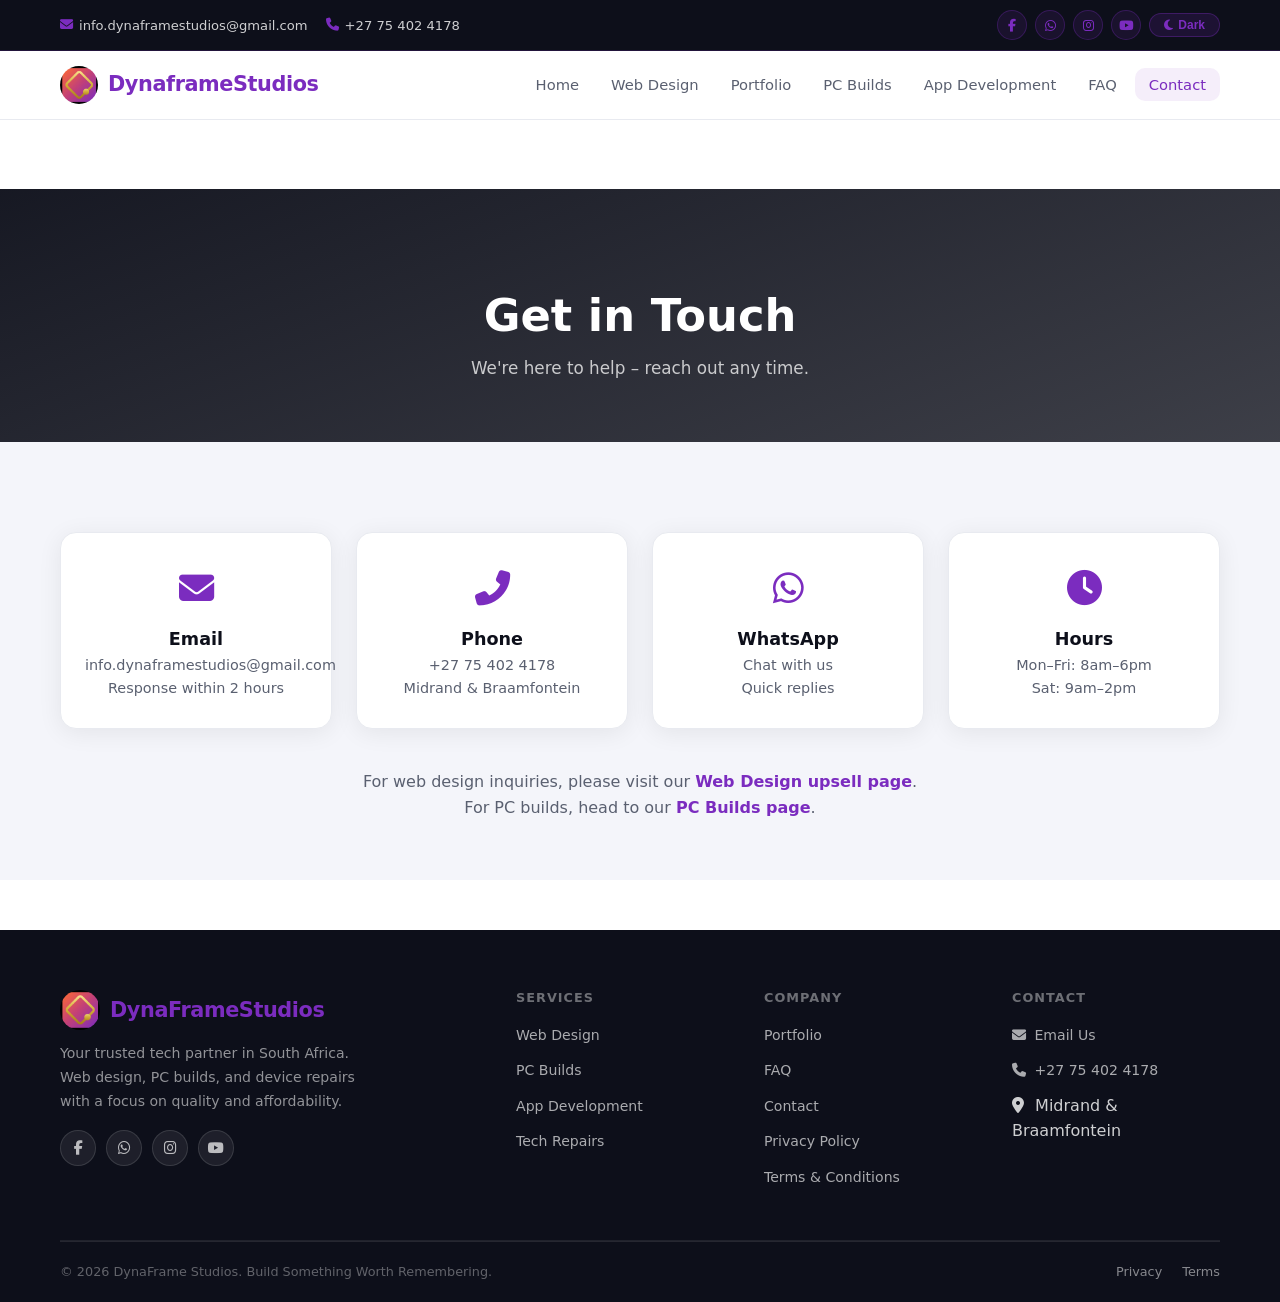
==== commit 9443e12b: "app dev update" ====
--- a/contact.html
+++ b/contact.html
@@ -53,6 +53,7 @@
                 <li><a href="web-design.html" class="nav-link">Web Design</a></li>
                 <li><a href="portfolio.html" class="nav-link">Portfolio</a></li>
                 <li><a href="pc-builds.html" class="nav-link">PC Builds</a></li>
+                <li><a href="app-design.html" class="nav-link">App Development</a></li>
                 <li><a href="faq.html" class="nav-link">FAQ</a></li>
                 <li><a href="contact.html" class="nav-link">Contact</a></li>
             </ul>
@@ -126,6 +127,7 @@
                     <ul>
                         <li><a href="web-design.html">Web Design</a></li>
                         <li><a href="pc-builds.html">PC Builds</a></li>
+                <li><a href="app-design.html">App Development</a></li>
                         <li><a href="contact.html">Tech Repairs</a></li>
                     </ul>
                 </div>
